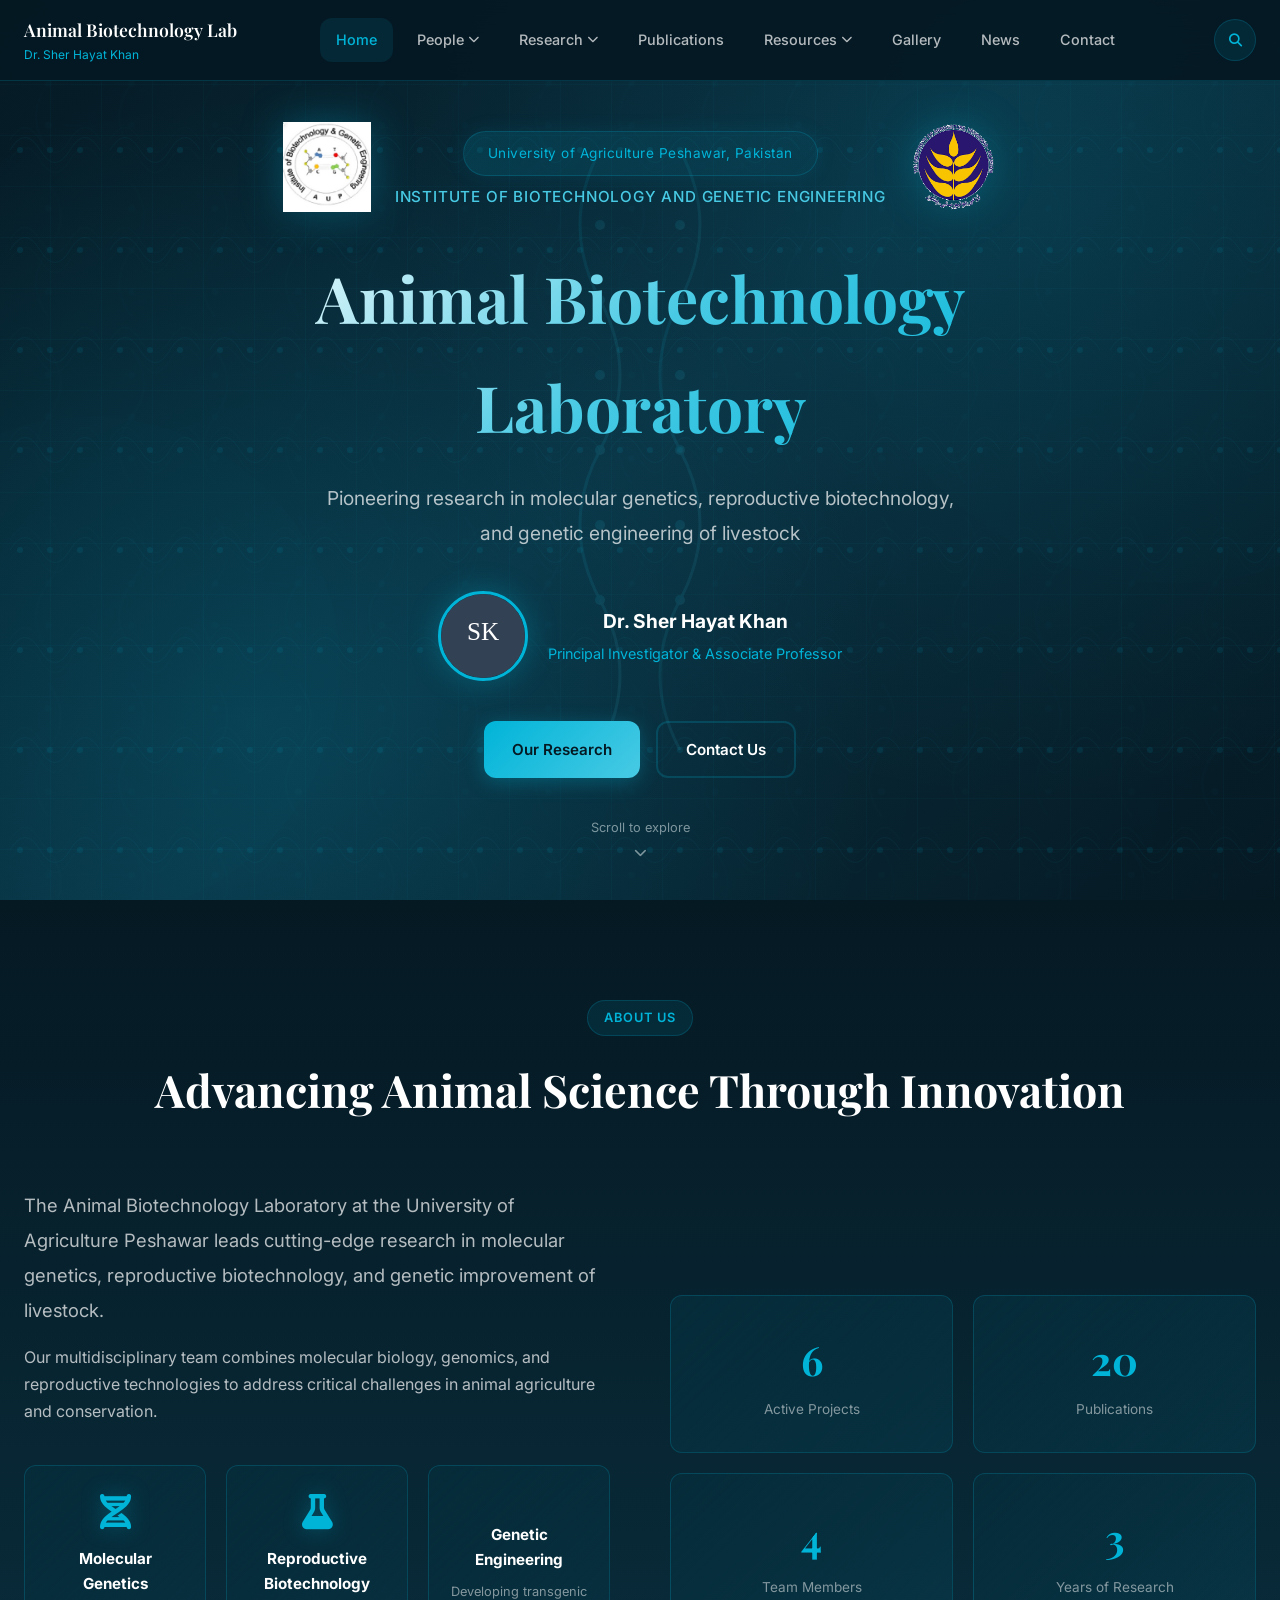
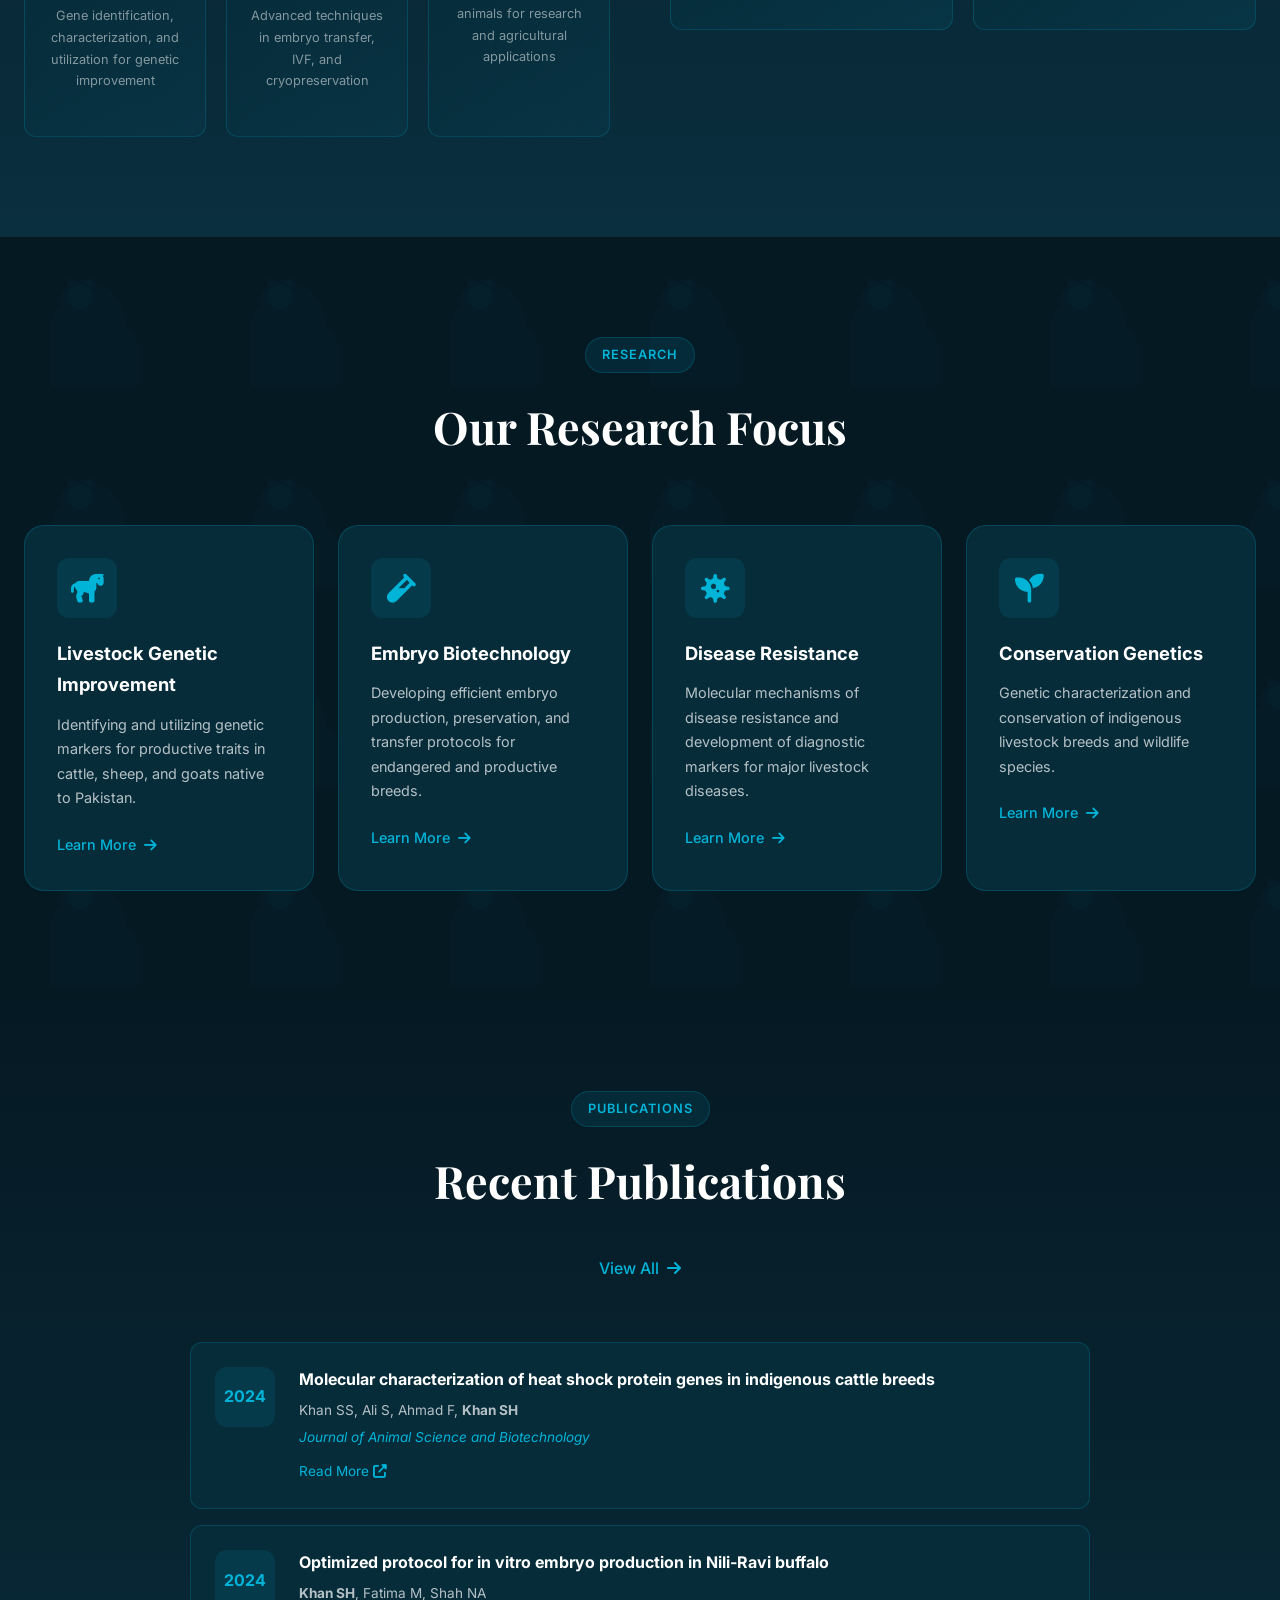
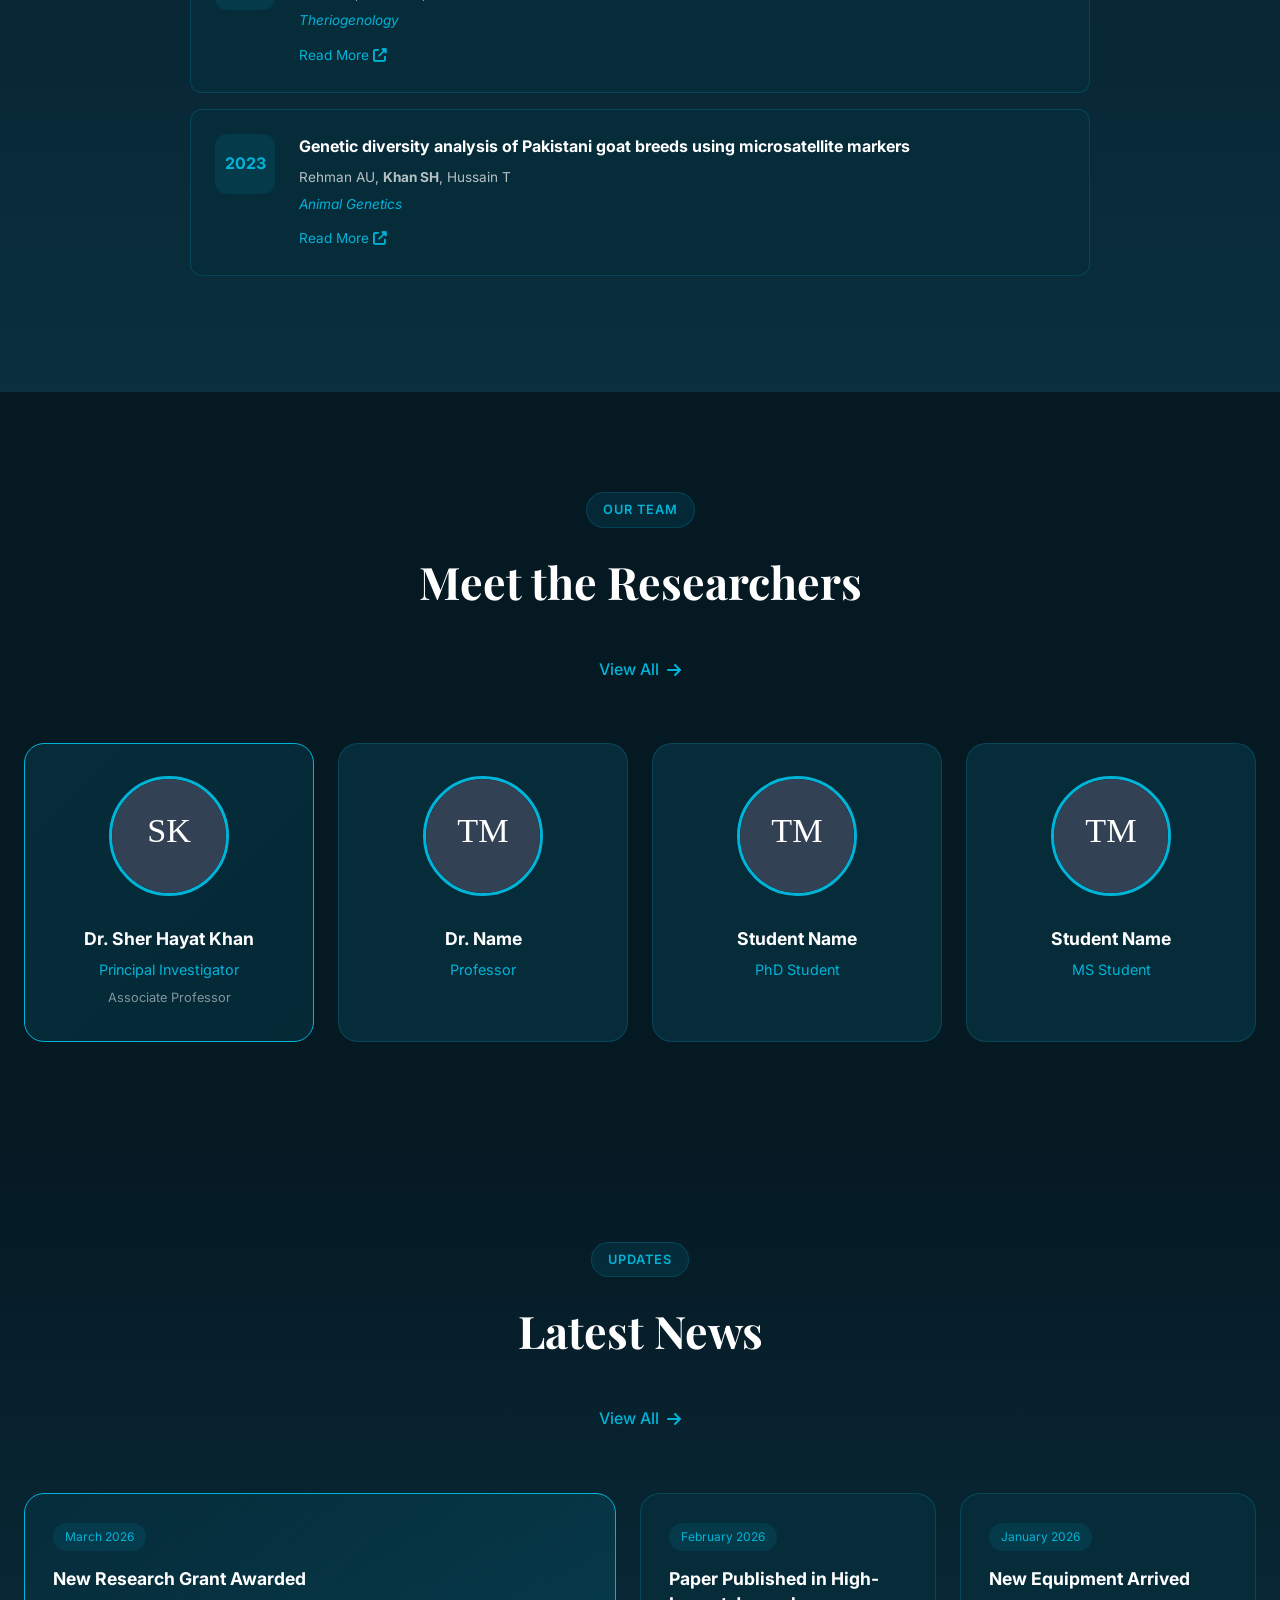
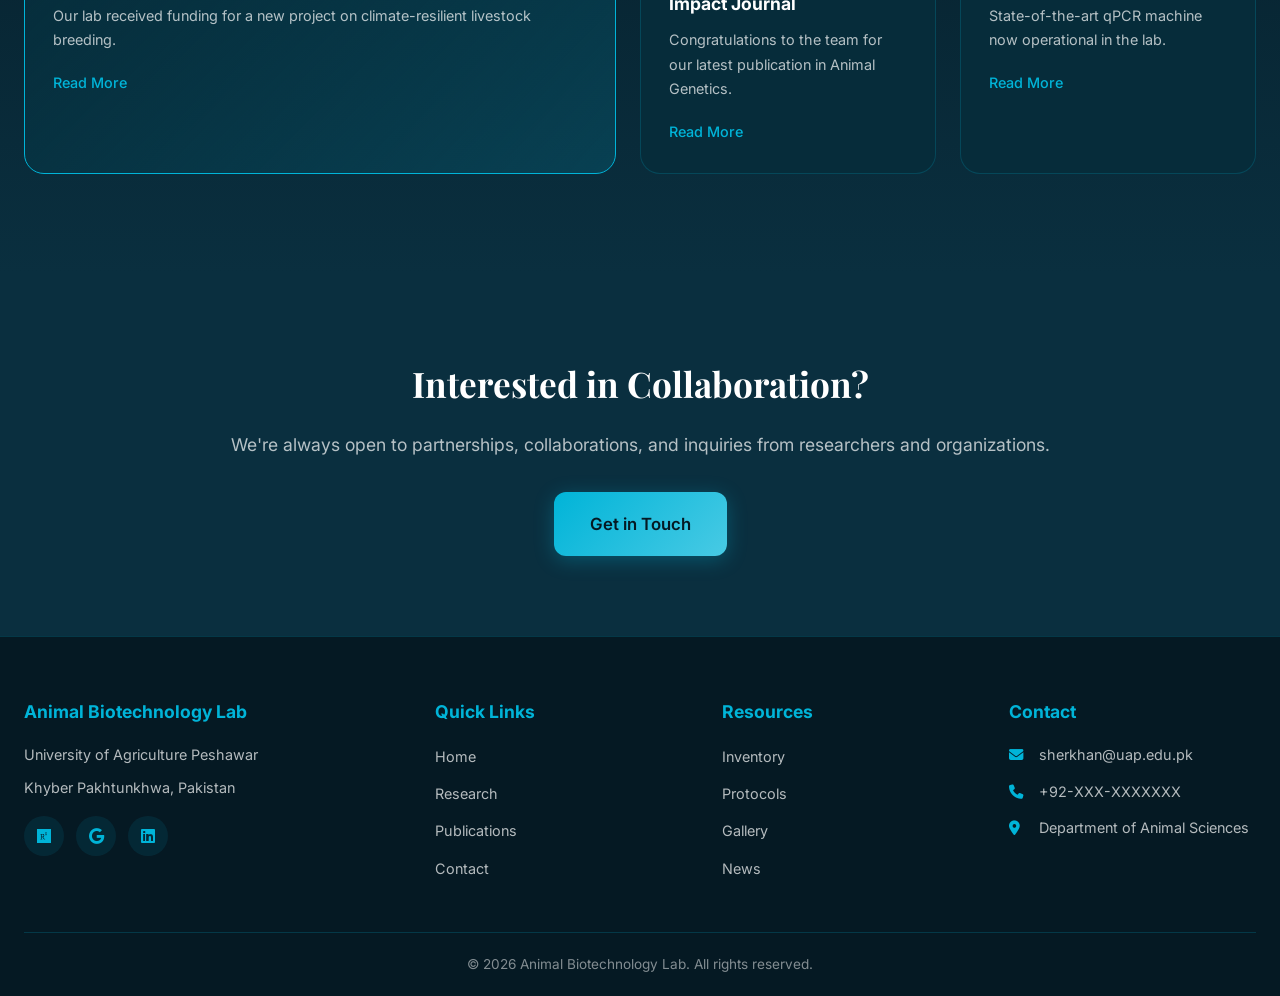
==== index.html @ 4d83e340 "Add files via upload" ====
<!DOCTYPE html>
<html lang="en">
<head>
    <meta charset="UTF-8">
    <meta name="viewport" content="width=device-width, initial-scale=1.0">
    <title>Animal Biotechnology Lab | Dr. Sher Hayat Khan</title>
    <link rel="stylesheet" href="css/style.css">
    <link href="https://fonts.googleapis.com/css2?family=Inter:wght@300;400;500;600;700&family=Playfair+Display:wght@600;700&display=swap" rel="stylesheet">
    <link rel="stylesheet" href="https://cdnjs.cloudflare.com/ajax/libs/font-awesome/6.4.0/css/all.min.css">
</head>
<body>
    <!-- Navigation -->
    <nav class="navbar">
        <div class="nav-container">
            <div class="nav-brand">
                <img src="images/logo.png" alt="Lab Logo" class="nav-logo" onerror="this.style.display='none'">
                <div class="nav-brand-text">
                    <span class="nav-lab-name">Animal Biotechnology Lab</span>
                    <span class="nav-pi-name">Dr. Sher Hayat Khan</span>
                </div>
            </div>
            <button class="nav-toggle" id="navToggle">
                <span></span>
                <span></span>
                <span></span>
            </button>
            <ul class="nav-menu" id="navMenu">
                <li><a href="index.html" class="active">Home</a></li>
                <li class="dropdown">
                    <a href="#">People <i class="fas fa-chevron-down"></i></a>
                    <ul class="dropdown-menu">
                        <li><a href="pages/key-personnel.html">Key Personnel</a></li>
                        <li><a href="pages/members.html">All Members</a></li>
                    </ul>
                </li>
                <li class="dropdown">
                    <a href="#">Research <i class="fas fa-chevron-down"></i></a>
                    <ul class="dropdown-menu">
                        <li><a href="pages/research-ongoing.html">Ongoing Research</a></li>
                        <li><a href="pages/research-completed.html">Completed Research</a></li>
                    </ul>
                </li>
                <li><a href="pages/publications.html">Publications</a></li>
                <li class="dropdown">
                    <a href="#">Resources <i class="fas fa-chevron-down"></i></a>
                    <ul class="dropdown-menu">
                        <li><a href="pages/inventory.html">Inventory</a></li>
                        <li><a href="pages/protocols.html">Protocols</a></li>
                    </ul>
                </li>
                <li><a href="pages/gallery.html">Gallery</a></li>
                <li><a href="pages/news.html">News</a></li>
                <li><a href="pages/contact.html">Contact</a></li>
            </ul>
            <div class="nav-search">
                <button class="search-btn" id="searchBtn"><i class="fas fa-search"></i></button>
            </div>
        </div>
    </nav>

    <!-- Search Modal -->
    <div class="search-modal" id="searchModal">
        <div class="search-container">
            <input type="text" class="search-input" id="searchInput" placeholder="Search publications, people, research...">
            <button class="search-close" id="searchClose"><i class="fas fa-times"></i></button>
            <div class="search-results" id="searchResults"></div>
        </div>
    </div>

    <!-- Hero Section -->
    <header class="hero">
        <div class="hero-overlay"></div>
        <div class="hero-dna-helix">
            <svg viewBox="0 0 200 600" xmlns="http://www.w3.org/2000/svg">
                <!-- DNA Double Helix Structure -->
                <defs>
                    <linearGradient id="dnaGradient" x1="0%" y1="0%" x2="100%" y2="100%">
                        <stop offset="0%" style="stop-color:#00b4d8;stop-opacity:1" />
                        <stop offset="100%" style="stop-color:#48cae4;stop-opacity:1" />
                    </linearGradient>
                </defs>
                <!-- Left helix strand -->
                <path d="M60 0 Q20 75 60 150 Q100 225 60 300 Q20 375 60 450 Q100 525 60 600"
                      stroke="url(#dnaGradient)" stroke-width="3" fill="none" opacity="0.8"/>
                <!-- Right helix strand -->
                <path d="M140 0 Q180 75 140 150 Q100 225 140 300 Q180 375 140 450 Q100 525 140 600"
                      stroke="url(#dnaGradient)" stroke-width="3" fill="none" opacity="0.8"/>
                <!-- Connecting base pairs -->
                <line x1="60" y1="75" x2="140" y2="75" stroke="url(#dnaGradient)" stroke-width="1.5" opacity="0.5"/>
                <line x1="60" y1="150" x2="140" y2="150" stroke="url(#dnaGradient)" stroke-width="1.5" opacity="0.5"/>
                <line x1="60" y1="225" x2="140" y2="225" stroke="url(#dnaGradient)" stroke-width="1.5" opacity="0.5"/>
                <line x1="60" y1="300" x2="140" y2="300" stroke="url(#dnaGradient)" stroke-width="1.5" opacity="0.5"/>
                <line x1="60" y1="375" x2="140" y2="375" stroke="url(#dnaGradient)" stroke-width="1.5" opacity="0.5"/>
                <line x1="60" y1="450" x2="140" y2="450" stroke="url(#dnaGradient)" stroke-width="1.5" opacity="0.5"/>
                <line x1="60" y1="525" x2="140" y2="525" stroke="url(#dnaGradient)" stroke-width="1.5" opacity="0.5"/>
                <!-- Nucleotide circles -->
                <circle cx="60" cy="75" r="5" fill="url(#dnaGradient)" opacity="0.9"/>
                <circle cx="140" cy="75" r="5" fill="url(#dnaGradient)" opacity="0.9"/>
                <circle cx="60" cy="150" r="5" fill="url(#dnaGradient)" opacity="0.9"/>
                <circle cx="140" cy="150" r="5" fill="url(#dnaGradient)" opacity="0.9"/>
                <circle cx="60" cy="225" r="5" fill="url(#dnaGradient)" opacity="0.9"/>
                <circle cx="140" cy="225" r="5" fill="url(#dnaGradient)" opacity="0.9"/>
                <circle cx="60" cy="300" r="5" fill="url(#dnaGradient)" opacity="0.9"/>
                <circle cx="140" cy="300" r="5" fill="url(#dnaGradient)" opacity="0.9"/>
                <circle cx="60" cy="375" r="5" fill="url(#dnaGradient)" opacity="0.9"/>
                <circle cx="140" cy="375" r="5" fill="url(#dnaGradient)" opacity="0.9"/>
                <circle cx="60" cy="450" r="5" fill="url(#dnaGradient)" opacity="0.9"/>
                <circle cx="140" cy="450" r="5" fill="url(#dnaGradient)" opacity="0.9"/>
            </svg>
        </div>
        <div class="hero-content">
            <div class="hero-logos-container">
                <div class="hero-logo-left">
                    <img src="images/Picture 1.jpg" alt="Institute of Biotechnology and Genetic Engineering" class="hero-dept-logo">
                </div>
                <div class="hero-badge-container">
                    <div class="hero-badge">University of Agriculture Peshawar, Pakistan</div>
                    <div class="hero-department">Institute of Biotechnology and Genetic Engineering</div>
                </div>
                <div class="hero-logo-right">
                    <img src="images/Picture 2.png" alt="University of Agriculture Peshawar" class="hero-university-logo">
                </div>
            </div>
            <h1 class="hero-title">Animal Biotechnology Laboratory</h1>
            <p class="hero-subtitle">Pioneering research in molecular genetics, reproductive biotechnology, and genetic engineering of livestock</p>
            <div class="hero-pi">
                <img src="images/pi-placeholder.jpg" alt="Dr. Sher Hayat Khan" class="hero-pi-img" onerror="this.src='data:image/svg+xml,<svg xmlns=%22http://www.w3.org/2000/svg%22 viewBox=%220 0 100 100%22><rect fill=%22%23334155%22 width=%22100%22 height=%22100%22 rx=%2250%22/><text x=%2250%22 y=%2255%22 fill=%22white%22 text-anchor=%22middle%22 font-size=%2230%22>SK</text></svg>'">
                <div class="hero-pi-info">
                    <h3>Dr. Sher Hayat Khan</h3>
                    <p>Principal Investigator & Associate Professor</p>
                </div>
            </div>
            <div class="hero-actions">
                <a href="pages/research-ongoing.html" class="btn btn-primary">Our Research</a>
                <a href="pages/contact.html" class="btn btn-secondary">Contact Us</a>
            </div>
        </div>
        <div class="hero-scroll">
            <span>Scroll to explore</span>
            <i class="fas fa-chevron-down"></i>
        </div>
    </header>

    <!-- About Section -->
    <section class="section about-section">
        <div class="container">
            <div class="section-header">
                <span class="section-tag">About Us</span>
                <h2 class="section-title">Advancing Animal Science Through Innovation</h2>
            </div>
            <div class="about-grid">
                <div class="about-content">
                    <p class="about-lead">The Animal Biotechnology Laboratory at the University of Agriculture Peshawar leads cutting-edge research in molecular genetics, reproductive biotechnology, and genetic improvement of livestock.</p>
                    <p>Our multidisciplinary team combines molecular biology, genomics, and reproductive technologies to address critical challenges in animal agriculture and conservation.</p>
                    <div class="about-features">
                        <div class="feature-card">
                            <i class="fas fa-dna"></i>
                            <h4>Molecular Genetics</h4>
                            <p>Gene identification, characterization, and utilization for genetic improvement</p>
                        </div>
                        <div class="feature-card">
                            <i class="fas fa-flask"></i>
                            <h4>Reproductive Biotechnology</h4>
                            <p>Advanced techniques in embryo transfer, IVF, and cryopreservation</p>
                        </div>
                        <div class="feature-card">
                            <i class="fas fa-gene"></i>
                            <h4>Genetic Engineering</h4>
                            <p>Developing transgenic animals for research and agricultural applications</p>
                        </div>
                    </div>
                </div>
                <div class="about-stats">
                    <div class="stat-card">
                        <span class="stat-number" data-count="15">0</span>
                        <span class="stat-label">Active Projects</span>
                    </div>
                    <div class="stat-card">
                        <span class="stat-number" data-count="50">0</span>
                        <span class="stat-label">Publications</span>
                    </div>
                    <div class="stat-card">
                        <span class="stat-number" data-count="12">0</span>
                        <span class="stat-label">Team Members</span>
                    </div>
                    <div class="stat-card">
                        <span class="stat-number" data-count="8">0</span>
                        <span class="stat-label">Years of Research</span>
                    </div>
                </div>
            </div>
        </div>
    </section>

    <!-- Research Highlights -->
    <section class="section research-section">
        <div class="container">
            <div class="section-header">
                <span class="section-tag">Research</span>
                <h2 class="section-title">Our Research Focus</h2>
            </div>
            <div class="research-grid">
                <div class="research-card">
                    <div class="research-icon">
                        <i class="fas fa-horse"></i>
                    </div>
                    <h3>Livestock Genetic Improvement</h3>
                    <p>Identifying and utilizing genetic markers for productive traits in cattle, sheep, and goats native to Pakistan.</p>
                    <a href="pages/research-ongoing.html" class="research-link">Learn More <i class="fas fa-arrow-right"></i></a>
                </div>
                <div class="research-card">
                    <div class="research-icon">
                        <i class="fas fa-vial"></i>
                    </div>
                    <h3>Embryo Biotechnology</h3>
                    <p>Developing efficient embryo production, preservation, and transfer protocols for endangered and productive breeds.</p>
                    <a href="pages/research-ongoing.html" class="research-link">Learn More <i class="fas fa-arrow-right"></i></a>
                </div>
                <div class="research-card">
                    <div class="research-icon">
                        <i class="fas fa-virus"></i>
                    </div>
                    <h3>Disease Resistance</h3>
                    <p>Molecular mechanisms of disease resistance and development of diagnostic markers for major livestock diseases.</p>
                    <a href="pages/research-ongoing.html" class="research-link">Learn More <i class="fas fa-arrow-right"></i></a>
                </div>
                <div class="research-card">
                    <div class="research-icon">
                        <i class="fas fa-seedling"></i>
                    </div>
                    <h3>Conservation Genetics</h3>
                    <p>Genetic characterization and conservation of indigenous livestock breeds and wildlife species.</p>
                    <a href="pages/research-ongoing.html" class="research-link">Learn More <i class="fas fa-arrow-right"></i></a>
                </div>
            </div>
        </div>
    </section>

    <!-- Latest Publications -->
    <section class="section publications-section">
        <div class="container">
            <div class="section-header">
                <span class="section-tag">Publications</span>
                <h2 class="section-title">Recent Publications</h2>
                <a href="pages/publications.html" class="section-link">View All <i class="fas fa-arrow-right"></i></a>
            </div>
            <div class="publications-list">
                <div class="publication-item">
                    <span class="pub-year">2024</span>
                    <div class="pub-content">
                        <h4>Molecular characterization of heat shock protein genes in indigenous cattle breeds</h4>
                        <p class="pub-authors">Khan SS, Ali S, Ahmad F, <strong>Khan SH</strong></p>
                        <p class="pub-journal">Journal of Animal Science and Biotechnology</p>
                        <a href="#" class="pub-link">Read More <i class="fas fa-external-link-alt"></i></a>
                    </div>
                </div>
                <div class="publication-item">
                    <span class="pub-year">2024</span>
                    <div class="pub-content">
                        <h4>Optimized protocol for in vitro embryo production in Nili-Ravi buffalo</h4>
                        <p class="pub-authors"><strong>Khan SH</strong>, Fatima M, Shah NA</p>
                        <p class="pub-journal">Theriogenology</p>
                        <a href="#" class="pub-link">Read More <i class="fas fa-external-link-alt"></i></a>
                    </div>
                </div>
                <div class="publication-item">
                    <span class="pub-year">2023</span>
                    <div class="pub-content">
                        <h4>Genetic diversity analysis of Pakistani goat breeds using microsatellite markers</h4>
                        <p class="pub-authors">Rehman AU, <strong>Khan SH</strong>, Hussain T</p>
                        <p class="pub-journal">Animal Genetics</p>
                        <a href="#" class="pub-link">Read More <i class="fas fa-external-link-alt"></i></a>
                    </div>
                </div>
            </div>
        </div>
    </section>

    <!-- Team Preview -->
    <section class="section team-section">
        <div class="container">
            <div class="section-header">
                <span class="section-tag">Our Team</span>
                <h2 class="section-title">Meet the Researchers</h2>
                <a href="pages/members.html" class="section-link">View All <i class="fas fa-arrow-right"></i></a>
            </div>
            <div class="team-preview-grid">
                <div class="team-card team-card-highlight">
                    <img src="images/pi-placeholder.jpg" alt="Dr. Sher Hayat Khan" class="team-img" onerror="this.src='data:image/svg+xml,<svg xmlns=%22http://www.w3.org/2000/svg%22 viewBox=%220 0 100 100%22><rect fill=%22%23334155%22 width=%22100%22 height=%22100%22 rx=%2250%22/><text x=%2250%22 y=%2255%22 fill=%22white%22 text-anchor=%22middle%22 font-size=%2230%22>SK</text></svg>'">
                    <h4>Dr. Sher Hayat Khan</h4>
                    <p class="team-role">Principal Investigator</p>
                    <p class="team-affiliation">Associate Professor</p>
                </div>
                <div class="team-card">
                    <img src="images/member-placeholder.jpg" alt="Team Member" class="team-img" onerror="this.src='data:image/svg+xml,<svg xmlns=%22http://www.w3.org/2000/svg%22 viewBox=%220 0 100 100%22><rect fill=%22%23334155%22 width=%22100%22 height=%22100%22 rx=%2250%22/><text x=%2250%22 y=%2255%22 fill=%22white%22 text-anchor=%22middle%22 font-size=%2230%22>TM</text></svg>'">
                    <h4>Dr. Name</h4>
                    <p class="team-role">Professor</p>
                </div>
                <div class="team-card">
                    <img src="images/member-placeholder.jpg" alt="Team Member" class="team-img" onerror="this.src='data:image/svg+xml,<svg xmlns=%22http://www.w3.org/2000/svg%22 viewBox=%220 0 100 100%22><rect fill=%22%23334155%22 width=%22100%22 height=%22100%22 rx=%2250%22/><text x=%2250%22 y=%2255%22 fill=%22white%22 text-anchor=%22middle%22 font-size=%2230%22>TM</text></svg>'">
                    <h4>Student Name</h4>
                    <p class="team-role">PhD Student</p>
                </div>
                <div class="team-card">
                    <img src="images/member-placeholder.jpg" alt="Team Member" class="team-img" onerror="this.src='data:image/svg+xml,<svg xmlns=%22http://www.w3.org/2000/svg%22 viewBox=%220 0 100 100%22><rect fill=%22%23334155%22 width=%22100%22 height=%22100%22 rx=%2250%22/><text x=%2250%22 y=%2255%22 fill=%22white%22 text-anchor=%22middle%22 font-size=%2230%22>TM</text></svg>'">
                    <h4>Student Name</h4>
                    <p class="team-role">MS Student</p>
                </div>
            </div>
        </div>
    </section>

    <!-- News & Updates -->
    <section class="section news-section">
        <div class="container">
            <div class="section-header">
                <span class="section-tag">Updates</span>
                <h2 class="section-title">Latest News</h2>
                <a href="pages/news.html" class="section-link">View All <i class="fas fa-arrow-right"></i></a>
            </div>
            <div class="news-grid">
                <div class="news-card news-featured">
                    <span class="news-date">March 2026</span>
                    <h3>New Research Grant Awarded</h3>
                    <p>Our lab received funding for a new project on climate-resilient livestock breeding.</p>
                    <a href="pages/news.html" class="news-link">Read More</a>
                </div>
                <div class="news-card">
                    <span class="news-date">February 2026</span>
                    <h3>Paper Published in High-Impact Journal</h3>
                    <p>Congratulations to the team for our latest publication in Animal Genetics.</p>
                    <a href="pages/news.html" class="news-link">Read More</a>
                </div>
                <div class="news-card">
                    <span class="news-date">January 2026</span>
                    <h3>New Equipment Arrived</h3>
                    <p>State-of-the-art qPCR machine now operational in the lab.</p>
                    <a href="pages/news.html" class="news-link">Read More</a>
                </div>
            </div>
        </div>
    </section>

    <!-- Contact CTA -->
    <section class="section cta-section">
        <div class="container">
            <div class="cta-content">
                <h2>Interested in Collaboration?</h2>
                <p>We're always open to partnerships, collaborations, and inquiries from researchers and organizations.</p>
                <a href="pages/contact.html" class="btn btn-primary btn-large">Get in Touch</a>
            </div>
        </div>
    </section>

    <!-- Footer -->
    <footer class="footer">
        <div class="container">
            <div class="footer-grid">
                <div class="footer-col">
                    <h4>Animal Biotechnology Lab</h4>
                    <p>University of Agriculture Peshawar</p>
                    <p>Khyber Pakhtunkhwa, Pakistan</p>
                    <div class="footer-social">
                        <a href="#"><i class="fab fa-researchgate"></i></a>
                        <a href="#"><i class="fab fa-google"></i></a>
                        <a href="#"><i class="fab fa-linkedin"></i></a>
                    </div>
                </div>
                <div class="footer-col">
                    <h4>Quick Links</h4>
                    <ul class="footer-links">
                        <li><a href="index.html">Home</a></li>
                        <li><a href="pages/research-ongoing.html">Research</a></li>
                        <li><a href="pages/publications.html">Publications</a></li>
                        <li><a href="pages/contact.html">Contact</a></li>
                    </ul>
                </div>
                <div class="footer-col">
                    <h4>Resources</h4>
                    <ul class="footer-links">
                        <li><a href="pages/inventory.html">Inventory</a></li>
                        <li><a href="pages/protocols.html">Protocols</a></li>
                        <li><a href="pages/gallery.html">Gallery</a></li>
                        <li><a href="pages/news.html">News</a></li>
                    </ul>
                </div>
                <div class="footer-col">
                    <h4>Contact</h4>
                    <ul class="footer-contact">
                        <li><i class="fas fa-envelope"></i> sherkhan@uap.edu.pk</li>
                        <li><i class="fas fa-phone"></i> +92-XXX-XXXXXXX</li>
                        <li><i class="fas fa-map-marker-alt"></i> Department of Animal Sciences</li>
                    </ul>
                </div>
            </div>
            <div class="footer-bottom">
                <p>&copy; 2026 Animal Biotechnology Lab. All rights reserved.</p>
            </div>
        </div>
    </footer>

    <script src="js/main.js"></script>
</body>
</html>
---- css/style.css ----
/* ========================================
   Animal Biotechnology Lab - Modern Theme
   Color Palette: Deep Teal, Cyan, White
   ======================================== */

/* CSS Variables */
:root {
    --primary-dark: #0a2f3f;
    --primary: #0d4a63;
    --primary-light: #147495;
    --accent: #00b4d8;
    --accent-light: #48cae4;
    --accent-glow: rgba(0, 180, 216, 0.3);
    --bg-dark: #051923;
    --bg-card: #062c3a;
    --bg-card-hover: #0a3d52;
    --text-primary: #ffffff;
    --text-secondary: rgba(255, 255, 255, 0.7);
    --text-muted: rgba(255, 255, 255, 0.5);
    --border-color: rgba(0, 180, 216, 0.2);
    --shadow: 0 10px 40px rgba(0, 0, 0, 0.3);
    --shadow-glow: 0 0 30px rgba(0, 180, 216, 0.2);
    --gradient-primary: linear-gradient(135deg, var(--primary-dark) 0%, var(--primary) 100%);
    --gradient-accent: linear-gradient(135deg, var(--accent) 0%, var(--accent-light) 100%);
    --font-heading: 'Playfair Display', Georgia, serif;
    --font-body: 'Inter', -apple-system, sans-serif;
    --transition: all 0.3s ease;
    --radius: 12px;
    --radius-lg: 20px;
}

/* Reset & Base */
*, *::before, *::after {
    margin: 0;
    padding: 0;
    box-sizing: border-box;
}

html {
    scroll-behavior: smooth;
}

body {
    font-family: var(--font-body);
    background-color: var(--bg-dark);
    background-image:
        radial-gradient(ellipse at 10% 20%, rgba(0, 180, 216, 0.04) 0%, transparent 40%),
        radial-gradient(ellipse at 90% 80%, rgba(0, 180, 216, 0.04) 0%, transparent 40%);
    background-attachment: fixed;
    color: var(--text-primary);
    line-height: 1.7;
    overflow-x: hidden;
}

a {
    text-decoration: none;
    color: inherit;
    transition: var(--transition);
}

ul {
    list-style: none;
}

img {
    max-width: 100%;
    height: auto;
}

/* Container */
.container {
    max-width: 1280px;
    margin: 0 auto;
    padding: 0 24px;
}

/* Navigation */
.navbar {
    position: fixed;
    top: 0;
    left: 0;
    right: 0;
    z-index: 1000;
    background: rgba(5, 25, 35, 0.95);
    backdrop-filter: blur(20px);
    border-bottom: 1px solid var(--border-color);
    transition: var(--transition);
}

.navbar.scrolled {
    background: rgba(5, 25, 35, 0.98);
    box-shadow: var(--shadow);
}

.nav-container {
    display: flex;
    align-items: center;
    justify-content: space-between;
    max-width: 1400px;
    margin: 0 auto;
    padding: 0 24px;
    height: 80px;
}

.nav-brand {
    display: flex;
    align-items: center;
    gap: 12px;
}

.nav-logo {
    width: 45px;
    height: 45px;
    border-radius: 50%;
    object-fit: cover;
    border: 2px solid var(--accent);
}

.nav-brand-text {
    display: flex;
    flex-direction: column;
}

.nav-lab-name {
    font-family: var(--font-heading);
    font-size: 1.1rem;
    font-weight: 600;
    color: var(--text-primary);
}

.nav-pi-name {
    font-size: 0.75rem;
    color: var(--accent);
}

.nav-menu {
    display: flex;
    align-items: center;
    gap: 8px;
}

.nav-menu > li > a {
    display: flex;
    align-items: center;
    gap: 4px;
    padding: 10px 16px;
    font-size: 0.9rem;
    font-weight: 500;
    color: var(--text-secondary);
    border-radius: var(--radius);
    transition: var(--transition);
}

.nav-menu > li > a:hover,
.nav-menu > li > a.active {
    color: var(--accent);
    background: rgba(0, 180, 216, 0.1);
}

.nav-menu > li > a i {
    font-size: 0.7rem;
}

/* Dropdown */
.dropdown {
    position: relative;
}

.dropdown-menu {
    position: absolute;
    top: 100%;
    left: 0;
    min-width: 200px;
    background: var(--bg-card);
    border: 1px solid var(--border-color);
    border-radius: var(--radius);
    padding: 8px;
    opacity: 0;
    visibility: hidden;
    transform: translateY(10px);
    transition: var(--transition);
    box-shadow: var(--shadow);
}

.dropdown:hover .dropdown-menu {
    opacity: 1;
    visibility: visible;
    transform: translateY(0);
}

.dropdown-menu a {
    display: block;
    padding: 10px 16px;
    font-size: 0.85rem;
    color: var(--text-secondary);
    border-radius: 8px;
    transition: var(--transition);
}

.dropdown-menu a:hover {
    color: var(--accent);
    background: rgba(0, 180, 216, 0.1);
}

/* Search Button */
.search-btn {
    background: rgba(0, 180, 216, 0.1);
    border: 1px solid var(--border-color);
    color: var(--accent);
    width: 42px;
    height: 42px;
    border-radius: 50%;
    cursor: pointer;
    transition: var(--transition);
}

.search-btn:hover {
    background: var(--accent);
    color: var(--bg-dark);
}

/* Mobile Toggle */
.nav-toggle {
    display: none;
    flex-direction: column;
    gap: 5px;
    background: none;
    border: none;
    cursor: pointer;
    padding: 10px;
}

.nav-toggle span {
    width: 25px;
    height: 2px;
    background: var(--text-primary);
    transition: var(--transition);
}

/* Search Modal */
.search-modal {
    position: fixed;
    top: 0;
    left: 0;
    right: 0;
    bottom: 0;
    background: rgba(5, 25, 35, 0.95);
    backdrop-filter: blur(20px);
    z-index: 2000;
    display: flex;
    align-items: flex-start;
    justify-content: center;
    padding-top: 120px;
    opacity: 0;
    visibility: hidden;
    transition: var(--transition);
}

.search-modal.active {
    opacity: 1;
    visibility: visible;
}

.search-container {
    width: 100%;
    max-width: 700px;
    padding: 0 24px;
    position: relative;
}

.search-input {
    width: 100%;
    padding: 20px 60px 20px 24px;
    font-size: 1.25rem;
    font-family: var(--font-body);
    background: var(--bg-card);
    border: 2px solid var(--border-color);
    border-radius: var(--radius-lg);
    color: var(--text-primary);
    outline: none;
    transition: var(--transition);
}

.search-input:focus {
    border-color: var(--accent);
    box-shadow: var(--shadow-glow);
}

.search-input::placeholder {
    color: var(--text-muted);
}

.search-close {
    position: absolute;
    right: 45px;
    top: 50%;
    transform: translateY(-50%);
    background: none;
    border: none;
    color: var(--text-muted);
    font-size: 1.5rem;
    cursor: pointer;
    transition: var(--transition);
}

.search-close:hover {
    color: var(--accent);
}

.search-results {
    margin-top: 24px;
    max-height: 400px;
    overflow-y: auto;
}

.search-result-item {
    display: block;
    padding: 16px 20px;
    background: var(--bg-card);
    border-radius: var(--radius);
    margin-bottom: 8px;
    border: 1px solid transparent;
    transition: var(--transition);
}

.search-result-item:hover {
    border-color: var(--accent);
    background: var(--bg-card-hover);
}

.search-result-item h4 {
    font-size: 1rem;
    margin-bottom: 4px;
}

.search-result-item p {
    font-size: 0.85rem;
    color: var(--text-muted);
}

/* Hero Section */
.hero {
    min-height: 100vh;
    display: flex;
    align-items: center;
    justify-content: center;
    position: relative;
    background:
        linear-gradient(135deg, rgba(5, 25, 35, 0.9) 0%, rgba(10, 47, 63, 0.85) 50%, rgba(5, 25, 35, 0.9) 100%),
        url('../images/hero-bg-pattern.svg') center/cover no-repeat,
        url('../images/hero-lab-bg.jpg') center/cover no-repeat;
    overflow: hidden;
}

.hero::before {
    content: '';
    position: absolute;
    top: 0;
    left: 0;
    right: 0;
    bottom: 0;
    background:
        radial-gradient(circle at 20% 80%, rgba(0, 180, 216, 0.15) 0%, transparent 50%),
        radial-gradient(circle at 80% 20%, rgba(0, 180, 216, 0.1) 0%, transparent 50%);
    z-index: 1;
}

/* DNA Double Helix Pattern */
.hero::after {
    content: '';
    position: absolute;
    top: 0;
    left: 0;
    right: 0;
    bottom: 0;
    background-image:
        repeating-linear-gradient(
            90deg,
            transparent,
            transparent 50px,
            rgba(0, 180, 216, 0.03) 50px,
            rgba(0, 180, 216, 0.03) 51px
        ),
        repeating-linear-gradient(
            0deg,
            transparent,
            transparent 50px,
            rgba(0, 180, 216, 0.03) 50px,
            rgba(0, 180, 216, 0.03) 51px
        );
    z-index: 1;
}

.hero-overlay {
    position: absolute;
    top: 0;
    left: 0;
    right: 0;
    bottom: 0;
    background: url("data:image/svg+xml,%3Csvg width='100' height='100' viewBox='0 0 100 100' xmlns='http://www.w3.org/2000/svg'%3E%3Cpath d='M10 50 Q25 25 40 50 T70 50 T100 50' stroke='rgba(0,180,216,0.05)' fill='none' stroke-width='1'/%3E%3Cpath d='M10 60 Q25 35 40 60 T70 60 T100 60' stroke='rgba(0,180,216,0.03)' fill='none' stroke-width='0.5'/%3E%3Cpath d='M10 40 Q25 15 40 40 T70 40 T100 40' stroke='rgba(0,180,216,0.03)' fill='none' stroke-width='0.5'/%3E%3Ccircle cx='20' cy='50' r='3' fill='rgba(0,180,216,0.1)'/%3E%3Ccircle cx='50' cy='50' r='3' fill='rgba(0,180,216,0.1)'/%3E%3Ccircle cx='80' cy='50' r='3' fill='rgba(0,180,216,0.1)'/%3E%3C/svg%3E");
    z-index: 2;
}

/* Enhanced Floating DNA Helix - Homepage Only */
.hero-dna-helix {
    position: absolute;
    top: 50%;
    left: 50%;
    transform: translate(-50%, -50%);
    width: 600px;
    height: 600px;
    z-index: 1;
    opacity: 0.12;
    pointer-events: none;
    animation: helixRotate 30s linear infinite;
}

.hero-dna-helix svg {
    width: 100%;
    height: 100%;
}

@keyframes helixRotate {
    from {
        transform: translate(-50%, -50%) rotate(0deg);
    }
    to {
        transform: translate(-50%, -50%) rotate(360deg);
    }
}

.hero-content {
    position: relative;
    z-index: 3;
    text-align: center;
    max-width: 900px;
    padding: 0 24px;
    animation: fadeInUp 1s ease;
}

@keyframes fadeInUp {
    from {
        opacity: 0;
        transform: translateY(30px);
    }
    to {
        opacity: 1;
        transform: translateY(0);
    }
}

.hero-logos-container {
    display: flex;
    align-items: center;
    justify-content: center;
    gap: 24px;
    margin-bottom: 24px;
    flex-wrap: wrap;
}

.hero-logo-left,
.hero-logo-right {
    flex-shrink: 0;
    animation: logoFloat 6s ease-in-out infinite;
}

.hero-logo-left {
    order: 1;
}

.hero-badge-container {
    order: 2;
    display: flex;
    flex-direction: column;
    align-items: center;
    gap: 8px;
}

.hero-logo-right {
    order: 3;
}

.hero-dept-logo,
.hero-university-logo {
    height: 90px;
    width: auto;
    object-fit: contain;
    filter: drop-shadow(0 0 20px rgba(0, 180, 216, 0.3));
    transition: var(--transition);
}

.hero-dept-logo:hover,
.hero-university-logo:hover {
    filter: drop-shadow(0 0 30px rgba(0, 180, 216, 0.5));
    transform: scale(1.05);
}

@keyframes logoFloat {
    0%, 100% {
        transform: translateY(0) rotate(0deg);
    }
    50% {
        transform: translateY(-10px) rotate(2deg);
    }
}

.hero-badge {
    display: inline-block;
    padding: 10px 24px;
    background: linear-gradient(135deg, rgba(0, 180, 216, 0.15) 0%, rgba(0, 180, 216, 0.05) 100%);
    border: 1px solid var(--border-color);
    border-radius: 50px;
    font-size: 0.85rem;
    color: var(--accent);
    letter-spacing: 0.5px;
    box-shadow: 0 0 20px rgba(0, 180, 216, 0.1);
    text-align: center;
}

.hero-department {
    font-size: 0.95rem;
    color: var(--accent-light);
    font-weight: 500;
    letter-spacing: 0.8px;
    text-transform: uppercase;
}

.hero-title {
    font-family: var(--font-heading);
    font-size: clamp(2.5rem, 6vw, 4rem);
    font-weight: 700;
    margin-bottom: 20px;
    background: linear-gradient(135deg, var(--text-primary) 0%, var(--accent-light) 50%, var(--accent) 100%);
    -webkit-background-clip: text;
    -webkit-text-fill-color: transparent;
    background-clip: text;
    animation: titleGlow 4s ease-in-out infinite alternate;
}

@keyframes titleGlow {
    0% {
        filter: drop-shadow(0 0 20px rgba(0, 180, 216, 0.3));
    }
    100% {
        filter: drop-shadow(0 0 30px rgba(0, 180, 216, 0.5));
    }
}

.hero-subtitle {
    font-size: 1.2rem;
    color: var(--text-secondary);
    max-width: 650px;
    margin: 0 auto 40px;
    line-height: 1.8;
}

.hero-pi {
    display: flex;
    align-items: center;
    justify-content: center;
    gap: 20px;
    margin-bottom: 40px;
    flex-wrap: wrap;
}

.hero-pi-img {
    width: 90px;
    height: 90px;
    border-radius: 50%;
    object-fit: cover;
    border: 3px solid var(--accent);
    box-shadow: 0 0 30px rgba(0, 180, 216, 0.3);
}

.hero-pi-info h3 {
    font-size: 1.2rem;
    margin-bottom: 4px;
}

.hero-pi-info p {
    font-size: 0.9rem;
    color: var(--accent);
}

.hero-actions {
    display: flex;
    gap: 16px;
    justify-content: center;
    flex-wrap: wrap;
}

.hero-scroll {
    position: absolute;
    bottom: 40px;
    left: 50%;
    transform: translateX(-50%);
    display: flex;
    flex-direction: column;
    align-items: center;
    gap: 8px;
    color: var(--text-muted);
    font-size: 0.8rem;
    animation: bounce 2s infinite;
}

@keyframes bounce {
    0%, 100% { transform: translateX(-50%) translateY(0); }
    50% { transform: translateX(-50%) translateY(10px); }
}

/* Buttons */
.btn {
    display: inline-flex;
    align-items: center;
    gap: 8px;
    padding: 14px 28px;
    font-size: 0.95rem;
    font-weight: 600;
    font-family: var(--font-body);
    border-radius: var(--radius);
    border: none;
    cursor: pointer;
    transition: var(--transition);
}

.btn-primary {
    background: var(--gradient-accent);
    color: var(--bg-dark);
    box-shadow: 0 4px 20px rgba(0, 180, 216, 0.3);
}

.btn-primary:hover {
    transform: translateY(-2px);
    box-shadow: 0 8px 30px rgba(0, 180, 216, 0.4);
}

.btn-secondary {
    background: transparent;
    color: var(--text-primary);
    border: 2px solid var(--border-color);
}

.btn-secondary:hover {
    background: rgba(0, 180, 216, 0.1);
    border-color: var(--accent);
    color: var(--accent);
}

.btn-large {
    padding: 18px 36px;
    font-size: 1.05rem;
}

/* Sections */
.section {
    padding: 100px 0;
}

.section-header {
    text-align: center;
    margin-bottom: 60px;
}

.section-tag {
    display: inline-block;
    padding: 6px 16px;
    background: rgba(0, 180, 216, 0.1);
    border: 1px solid var(--border-color);
    border-radius: 50px;
    font-size: 0.8rem;
    font-weight: 600;
    color: var(--accent);
    letter-spacing: 1px;
    text-transform: uppercase;
    margin-bottom: 16px;
}

.section-title {
    font-family: var(--font-heading);
    font-size: clamp(2rem, 4vw, 2.8rem);
    font-weight: 700;
    margin-bottom: 16px;
}

.section-link {
    display: inline-flex;
    align-items: center;
    gap: 8px;
    color: var(--accent);
    font-weight: 500;
    margin-top: 20px;
}

.section-link:hover {
    gap: 12px;
}

/* About Section */
.about-section {
    position: relative;
    background:
        linear-gradient(180deg, var(--bg-dark) 0%, var(--primary-dark) 100%),
        url("data:image/svg+xml,%3Csvg width='40' height='40' viewBox='0 0 40 40' xmlns='http://www.w3.org/2000/svg'%3E%3Cpath d='M20 5 L25 15 L35 15 L27 22 L30 33 L20 27 L10 33 L13 22 L5 15 L15 15 Z' fill='rgba(0,180,216,0.02)'/%3E%3C/svg%3E");
}

.about-grid {
    display: grid;
    grid-template-columns: 1fr 1fr;
    gap: 60px;
    align-items: center;
}

.about-lead {
    font-size: 1.15rem;
    color: var(--text-secondary);
    margin-bottom: 24px;
    line-height: 1.9;
}

.about-content p {
    color: var(--text-secondary);
    margin-bottom: 16px;
}

.about-features {
    display: grid;
    grid-template-columns: repeat(3, 1fr);
    gap: 20px;
    margin-top: 40px;
}

.feature-card {
    text-align: center;
    padding: 28px 20px;
    background: linear-gradient(135deg, var(--bg-card) 0%, rgba(0, 180, 216, 0.05) 100%);
    border: 1px solid var(--border-color);
    border-radius: var(--radius);
    transition: var(--transition);
    position: relative;
    overflow: hidden;
}

.feature-card::before {
    content: '';
    position: absolute;
    top: -50%;
    left: -50%;
    width: 200%;
    height: 200%;
    background: radial-gradient(circle, rgba(0, 180, 216, 0.1) 0%, transparent 70%);
    opacity: 0;
    transition: var(--transition);
}

.feature-card:hover::before {
    opacity: 1;
}

.feature-card:hover {
    transform: translateY(-5px) scale(1.02);
    border-color: var(--accent);
    box-shadow: 0 15px 40px rgba(0, 180, 216, 0.15);
}

.feature-card i {
    font-size: 2.2rem;
    color: var(--accent);
    margin-bottom: 16px;
    position: relative;
    z-index: 1;
    filter: drop-shadow(0 0 10px rgba(0, 180, 216, 0.3));
}

.feature-card h4 {
    font-size: 0.95rem;
    margin-bottom: 8px;
}

.feature-card p {
    font-size: 0.8rem;
    color: var(--text-muted);
}

.about-stats {
    display: grid;
    grid-template-columns: repeat(2, 1fr);
    gap: 20px;
}

.stat-card {
    text-align: center;
    padding: 30px 20px;
    background: linear-gradient(135deg, var(--bg-card) 0%, rgba(0, 180, 216, 0.08) 100%);
    border: 1px solid var(--border-color);
    border-radius: var(--radius);
    transition: var(--transition);
    position: relative;
    overflow: hidden;
}

.stat-card::after {
    content: '';
    position: absolute;
    bottom: 0;
    left: 0;
    right: 0;
    height: 3px;
    background: var(--gradient-accent);
    transform: scaleX(0);
    transition: var(--transition);
}

.stat-card:hover {
    transform: scale(1.05);
    border-color: var(--accent);
    box-shadow: 0 15px 40px rgba(0, 180, 216, 0.15);
}

.stat-card:hover::after {
    transform: scaleX(1);
}

.stat-number {
    display: block;
    font-size: 2.5rem;
    font-weight: 700;
    color: var(--accent);
    font-family: var(--font-heading);
}

.stat-label {
    display: block;
    font-size: 0.85rem;
    color: var(--text-muted);
    margin-top: 4px;
}

/* Research Section */
.research-section {
    position: relative;
    background:
        var(--bg-dark),
        url("data:image/svg+xml,%3Csvg width='60' height='60' viewBox='0 0 60 60' xmlns='http://www.w3.org/2000/svg'%3E%3Cg fill='none' fill-rule='evenodd'%3E%3Cg fill='%2300b4d8' fill-opacity='0.03'%3E%3Ccircle cx='30' cy='30' r='20'/%3E%3Ccircle cx='30' cy='30' r='10'/%3E%3C/g%3E%3C/g%3E%3C/svg%3E");
}

/* Animal Biotechnology Pattern - subtle livestock silhouette */
.research-section::before {
    content: '';
    position: absolute;
    top: 0;
    left: 0;
    right: 0;
    bottom: 0;
    background-image:
        url("data:image/svg+xml,%3Csvg width='200' height='200' viewBox='0 0 200 200' xmlns='http://www.w3.org/2000/svg'%3E%3C!-- Animal silhouette --%3E%3Cpath d='M50 130 L50 100 Q50 80 60 70 Q60 50 75 45 Q90 40 100 50 Q110 50 115 60 Q125 70 125 90 Q140 100 140 120 L140 140 Q140 150 130 150 L60 150 Q50 150 50 140 Z' fill='rgba(0,180,216,0.025)'/%3E%3C!-- Head --%3E%3Ccircle cx='80' cy='60' r='12' fill='rgba(0,180,216,0.02)'/%3E%3C!-- Ears --%3E%3Cpath d='M70 50 L65 40 L75 45 Z' fill='rgba(0,180,216,0.025)'/%3E%3Cpath d='M90 50 L95 40 L85 45 Z' fill='rgba(0,180,216,0.025)'/%3E%3C/svg%3E");
    pointer-events: none;
}

.research-grid {
    display: grid;
    grid-template-columns: repeat(auto-fit, minmax(280px, 1fr));
    gap: 24px;
}

.research-card {
    padding: 32px;
    background: var(--bg-card);
    border: 1px solid var(--border-color);
    border-radius: var(--radius-lg);
    transition: var(--transition);
    position: relative;
    overflow: hidden;
}

.research-card::before {
    content: '';
    position: absolute;
    top: 0;
    left: 0;
    right: 0;
    height: 4px;
    background: var(--gradient-accent);
    transform: scaleX(0);
    transition: var(--transition);
}

.research-card::after {
    content: '';
    position: absolute;
    bottom: 0;
    left: 0;
    right: 0;
    height: 4px;
    background: var(--gradient-accent);
    transform: scaleX(0);
    transition: var(--transition);
    opacity: 0.5;
}

.research-card:hover {
    transform: translateY(-8px);
    border-color: var(--accent);
    box-shadow: 0 20px 60px rgba(0, 180, 216, 0.15);
}

.research-card:hover::before,
.research-card:hover::after {
    transform: scaleX(1);
}

.research-icon {
    width: 60px;
    height: 60px;
    display: flex;
    align-items: center;
    justify-content: center;
    background: rgba(0, 180, 216, 0.1);
    border-radius: var(--radius);
    margin-bottom: 20px;
}

.research-icon i {
    font-size: 1.8rem;
    color: var(--accent);
}

.research-card h3 {
    font-size: 1.15rem;
    margin-bottom: 12px;
}

.research-card p {
    font-size: 0.9rem;
    color: var(--text-secondary);
    margin-bottom: 20px;
    line-height: 1.7;
}

.research-link {
    display: inline-flex;
    align-items: center;
    gap: 8px;
    color: var(--accent);
    font-weight: 500;
    font-size: 0.9rem;
}

.research-link:hover {
    gap: 12px;
}

/* Publications */
.publications-section {
    position: relative;
    background:
        linear-gradient(180deg, var(--bg-dark) 0%, var(--primary-dark) 100%),
        url("data:image/svg+xml,%3Csvg width='100' height='100' viewBox='0 0 100 100' xmlns='http://www.w3.org/2000/svg'%3E%3C!-- Test tube pattern --%3E%3Cg fill='none' stroke='rgba(0,180,216,0.03)' stroke-width='1.5'%3E%3Crect x='15' y='20' width='12' height='35' rx='2'/%3E%3Cellipse cx='21' cy='20' rx='8' ry='3'/%3E%3Crect x='65' y='45' width='12' height='35' rx='2'/%3E%3Cellipse cx='71' cy='45' rx='8' ry='3'/%3E%3C/g%3E%3Ccircle cx='21' cy='45' r='3' fill='rgba(0,180,216,0.05)'/%3E%3Ccircle cx='71' cy='70' r='3' fill='rgba(0,180,216,0.05)'/%3E%3C/svg%3E");
}

.publications-list {
    max-width: 900px;
    margin: 0 auto;
}

.publication-item {
    display: flex;
    gap: 24px;
    padding: 24px;
    background: var(--bg-card);
    border: 1px solid var(--border-color);
    border-radius: var(--radius);
    margin-bottom: 16px;
    transition: var(--transition);
}

.publication-item:hover {
    border-color: var(--accent);
    transform: translateX(5px);
}

.pub-year {
    flex-shrink: 0;
    width: 60px;
    height: 60px;
    display: flex;
    align-items: center;
    justify-content: center;
    background: rgba(0, 180, 216, 0.1);
    border-radius: var(--radius);
    font-weight: 700;
    color: var(--accent);
}

.pub-content h4 {
    font-size: 1rem;
    margin-bottom: 8px;
    line-height: 1.5;
}

.pub-authors {
    font-size: 0.85rem;
    color: var(--text-secondary);
    margin-bottom: 4px;
}

.pub-journal {
    font-size: 0.85rem;
    color: var(--accent);
    font-style: italic;
    margin-bottom: 8px;
}

.pub-link {
    font-size: 0.85rem;
    color: var(--accent);
}

.pub-link:hover {
    text-decoration: underline;
}

/* Team Section */
.team-section {
    background:
        var(--bg-dark),
        url("data:image/svg+xml,%3Csvg width='80' height='80' viewBox='0 0 80 80' xmlns='http://www.w3.org/2000/svg'%3E%3Cpath d='M40 10 L50 30 L70 30 L55 45 L60 65 L40 55 L20 65 L25 45 L10 30 L30 30 Z' fill='rgba(0,180,216,0.02)'/%3E%3C/svg%3E");
}

.team-preview-grid {
    display: grid;
    grid-template-columns: repeat(auto-fit, minmax(220px, 1fr));
    gap: 24px;
}

.team-card {
    text-align: center;
    padding: 32px 24px;
    background: var(--bg-card);
    border: 1px solid var(--border-color);
    border-radius: var(--radius-lg);
    transition: var(--transition);
}

.team-card:hover {
    transform: translateY(-8px);
    border-color: var(--accent);
    box-shadow: var(--shadow-glow);
}

.team-card-highlight {
    border-color: var(--accent);
    background: linear-gradient(135deg, var(--bg-card) 0%, rgba(0, 180, 216, 0.1) 100%);
}

.team-img {
    width: 120px;
    height: 120px;
    border-radius: 50%;
    object-fit: cover;
    margin-bottom: 20px;
    border: 3px solid var(--accent);
}

.team-card h4 {
    font-size: 1.1rem;
    margin-bottom: 4px;
}

.team-role {
    font-size: 0.9rem;
    color: var(--accent);
    margin-bottom: 4px;
}

.team-affiliation {
    font-size: 0.8rem;
    color: var(--text-muted);
}

/* News Section */
.news-section {
    background: linear-gradient(180deg, var(--bg-dark) 0%, var(--primary-dark) 100%);
}

.news-grid {
    display: grid;
    grid-template-columns: 2fr 1fr 1fr;
    gap: 24px;
}

.news-card {
    padding: 28px;
    background: var(--bg-card);
    border: 1px solid var(--border-color);
    border-radius: var(--radius-lg);
    transition: var(--transition);
}

.news-card:hover {
    border-color: var(--accent);
    transform: translateY(-5px);
}

.news-featured {
    background: linear-gradient(135deg, var(--bg-card) 0%, rgba(0, 180, 216, 0.15) 100%);
    border-color: var(--accent);
}

.news-date {
    display: inline-block;
    padding: 4px 12px;
    background: rgba(0, 180, 216, 0.1);
    border-radius: 50px;
    font-size: 0.75rem;
    color: var(--accent);
    margin-bottom: 16px;
}

.news-card h3 {
    font-size: 1.1rem;
    margin-bottom: 12px;
    line-height: 1.4;
}

.news-card p {
    font-size: 0.9rem;
    color: var(--text-secondary);
    margin-bottom: 16px;
}

.news-link {
    font-size: 0.9rem;
    color: var(--accent);
    font-weight: 500;
}

/* CTA Section */
.cta-section {
    background: var(--primary-dark);
    text-align: center;
    padding: 80px 0;
}

.cta-content h2 {
    font-family: var(--font-heading);
    font-size: 2.2rem;
    margin-bottom: 16px;
}

.cta-content p {
    color: var(--text-secondary);
    margin-bottom: 32px;
    font-size: 1.1rem;
}

/* Footer */
.footer {
    background: var(--bg-dark);
    padding: 60px 0 20px;
    border-top: 1px solid var(--border-color);
}

.footer-grid {
    display: grid;
    grid-template-columns: 1.5fr 1fr 1fr 1fr;
    gap: 40px;
    margin-bottom: 40px;
}

.footer-col h4 {
    font-size: 1.1rem;
    margin-bottom: 16px;
    color: var(--accent);
}

.footer-col p {
    font-size: 0.9rem;
    color: var(--text-secondary);
    margin-bottom: 8px;
}

.footer-social {
    display: flex;
    gap: 12px;
    margin-top: 16px;
}

.footer-social a {
    width: 40px;
    height: 40px;
    display: flex;
    align-items: center;
    justify-content: center;
    background: rgba(0, 180, 216, 0.1);
    border-radius: 50%;
    color: var(--accent);
    transition: var(--transition);
}

.footer-social a:hover {
    background: var(--accent);
    color: var(--bg-dark);
}

.footer-links li {
    margin-bottom: 10px;
}

.footer-links a {
    font-size: 0.9rem;
    color: var(--text-secondary);
}

.footer-links a:hover {
    color: var(--accent);
    padding-left: 5px;
}

.footer-contact li {
    display: flex;
    align-items: center;
    gap: 10px;
    font-size: 0.9rem;
    color: var(--text-secondary);
    margin-bottom: 12px;
}

.footer-contact i {
    color: var(--accent);
    width: 20px;
}

.footer-bottom {
    text-align: center;
    padding-top: 20px;
    border-top: 1px solid var(--border-color);
}

.footer-bottom p {
    font-size: 0.85rem;
    color: var(--text-muted);
}

/* Page Header (for inner pages) */
.page-header {
    padding: 160px 0 60px;
    background: linear-gradient(135deg, var(--bg-dark) 0%, var(--primary-dark) 100%);
    text-align: center;
}

.page-header::before {
    content: '';
    position: absolute;
    top: 0;
    left: 0;
    right: 0;
    bottom: 0;
    background:
        radial-gradient(circle at 30% 50%, rgba(0, 180, 216, 0.1) 0%, transparent 50%);
}

.page-title {
    font-family: var(--font-heading);
    font-size: clamp(2rem, 4vw, 3rem);
    margin-bottom: 16px;
}

.page-subtitle {
    font-size: 1.1rem;
    color: var(--text-secondary);
    max-width: 600px;
    margin: 0 auto;
}

/* Content Section */
.content-section {
    padding: 60px 0;
    background: var(--bg-dark);
}

.content-grid {
    display: grid;
    grid-template-columns: repeat(auto-fit, minmax(300px, 1fr));
    gap: 24px;
}

.content-card {
    padding: 28px;
    background: var(--bg-card);
    border: 1px solid var(--border-color);
    border-radius: var(--radius-lg);
    transition: var(--transition);
}

.content-card:hover {
    border-color: var(--accent);
    transform: translateY(-5px);
}

/* Responsive */
@media (max-width: 1024px) {
    .about-grid {
        grid-template-columns: 1fr;
        gap: 40px;
    }

    .about-features {
        grid-template-columns: repeat(3, 1fr);
    }

    .footer-grid {
        grid-template-columns: repeat(2, 1fr);
    }

    .news-grid {
        grid-template-columns: 1fr;
    }
}

@media (max-width: 768px) {
    .nav-container {
        height: 70px;
    }

    .nav-brand-text {
        display: none;
    }

    .nav-toggle {
        display: flex;
    }

    .nav-menu {
        position: fixed;
        top: 70px;
        left: 0;
        right: 0;
        background: var(--bg-dark);
        flex-direction: column;
        padding: 20px;
        border-bottom: 1px solid var(--border-color);
        display: none;
    }

    .nav-menu.active {
        display: flex;
    }

    .nav-menu > li {
        width: 100%;
    }

    .nav-menu > li > a {
        justify-content: space-between;
        padding: 15px;
        border-bottom: 1px solid var(--border-color);
    }

    .dropdown-menu {
        position: static;
        opacity: 1;
        visibility: visible;
        transform: none;
        background: rgba(0, 0, 0, 0.2);
        margin-top: 10px;
    }

    .hero-content {
        padding-top: 80px;
    }

    .hero-logos-container {
        gap: 12px;
    }

    .hero-dept-logo,
    .hero-university-logo {
        height: 60px;
    }

    .hero-dna-helix {
        width: 300px;
        height: 300px;
        opacity: 0.08;
    }

    .hero-department {
        font-size: 0.8rem;
    }

    .hero-badge {
        font-size: 0.75rem;
        padding: 8px 16px;
    }

    .about-features {
        grid-template-columns: 1fr;
    }

    .about-stats {
        grid-template-columns: repeat(2, 1fr);
    }

    .footer-grid {
        grid-template-columns: 1fr;
        text-align: center;
    }

    .footer-social {
        justify-content: center;
    }

    .publication-item {
        flex-direction: column;
        gap: 16px;
    }

    .pub-year {
        width: fit-content;
        height: fit-content;
        padding: 8px 16px;
    }
}
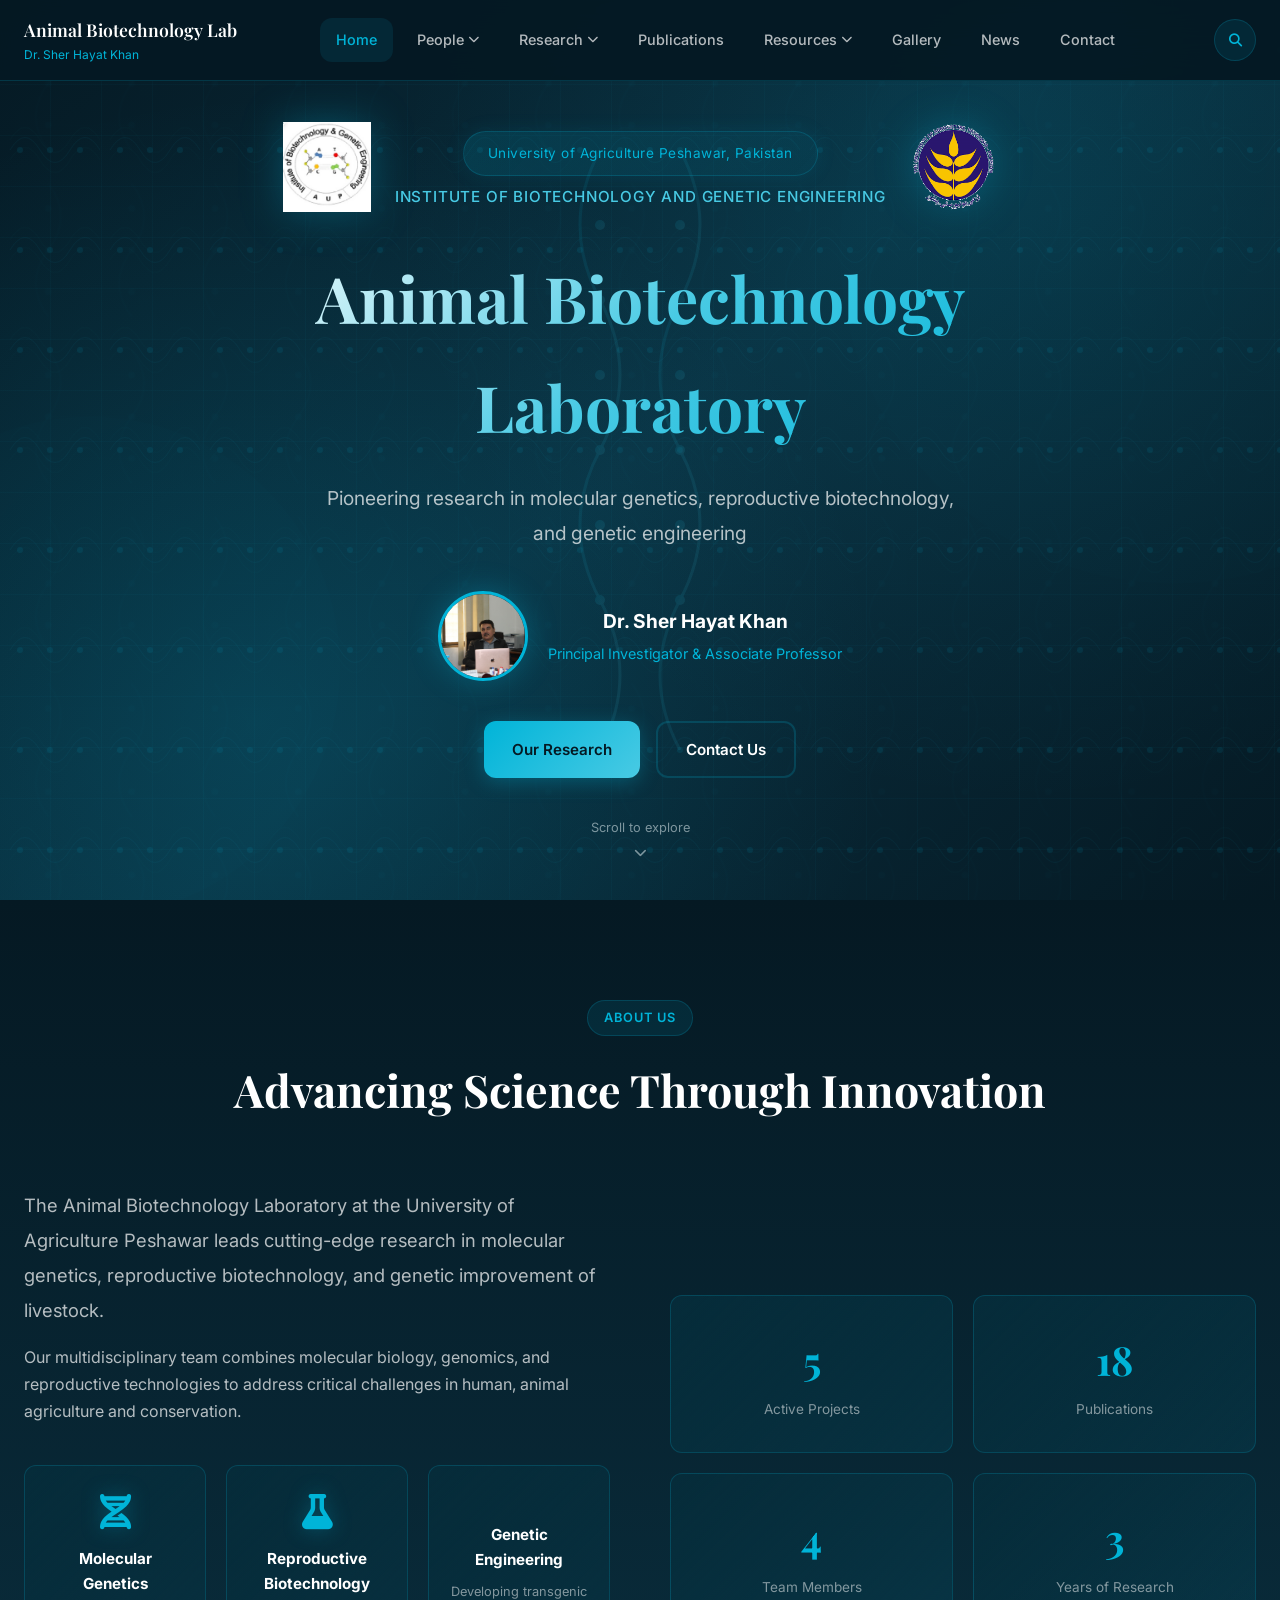
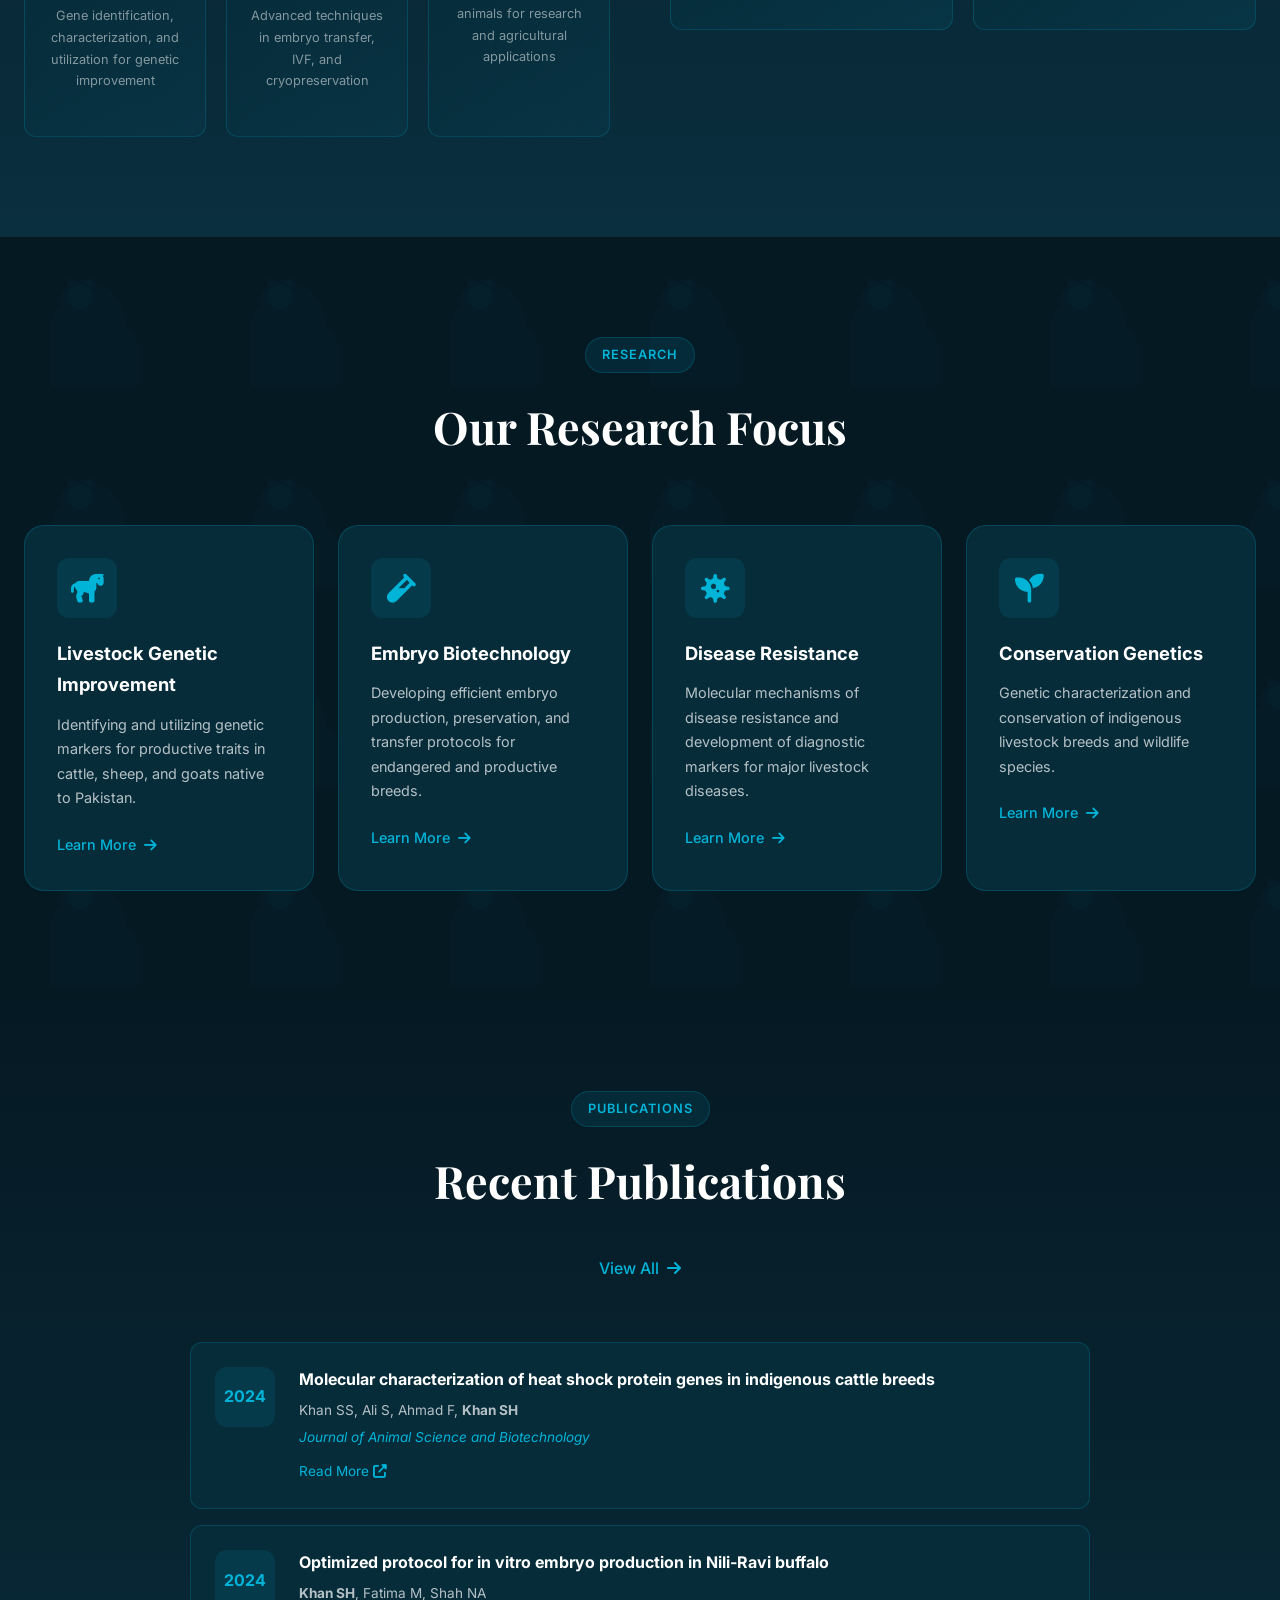
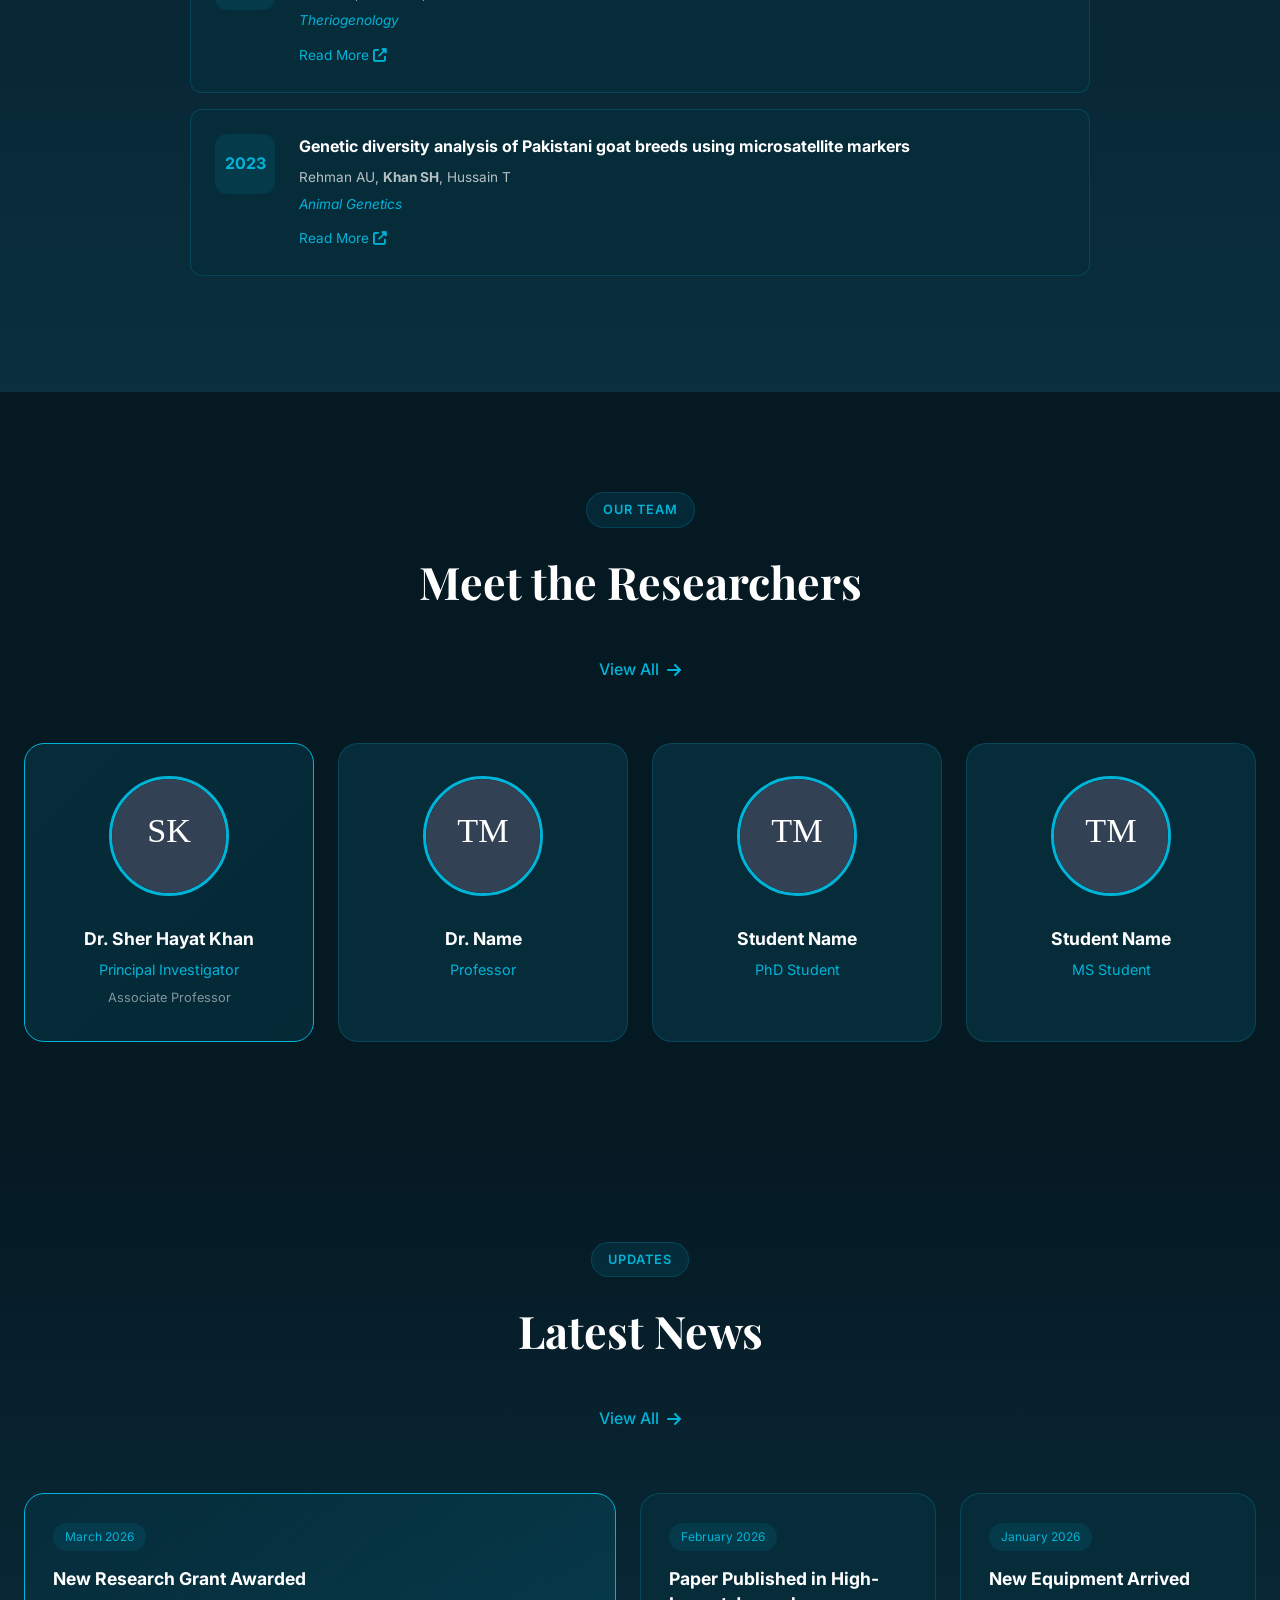
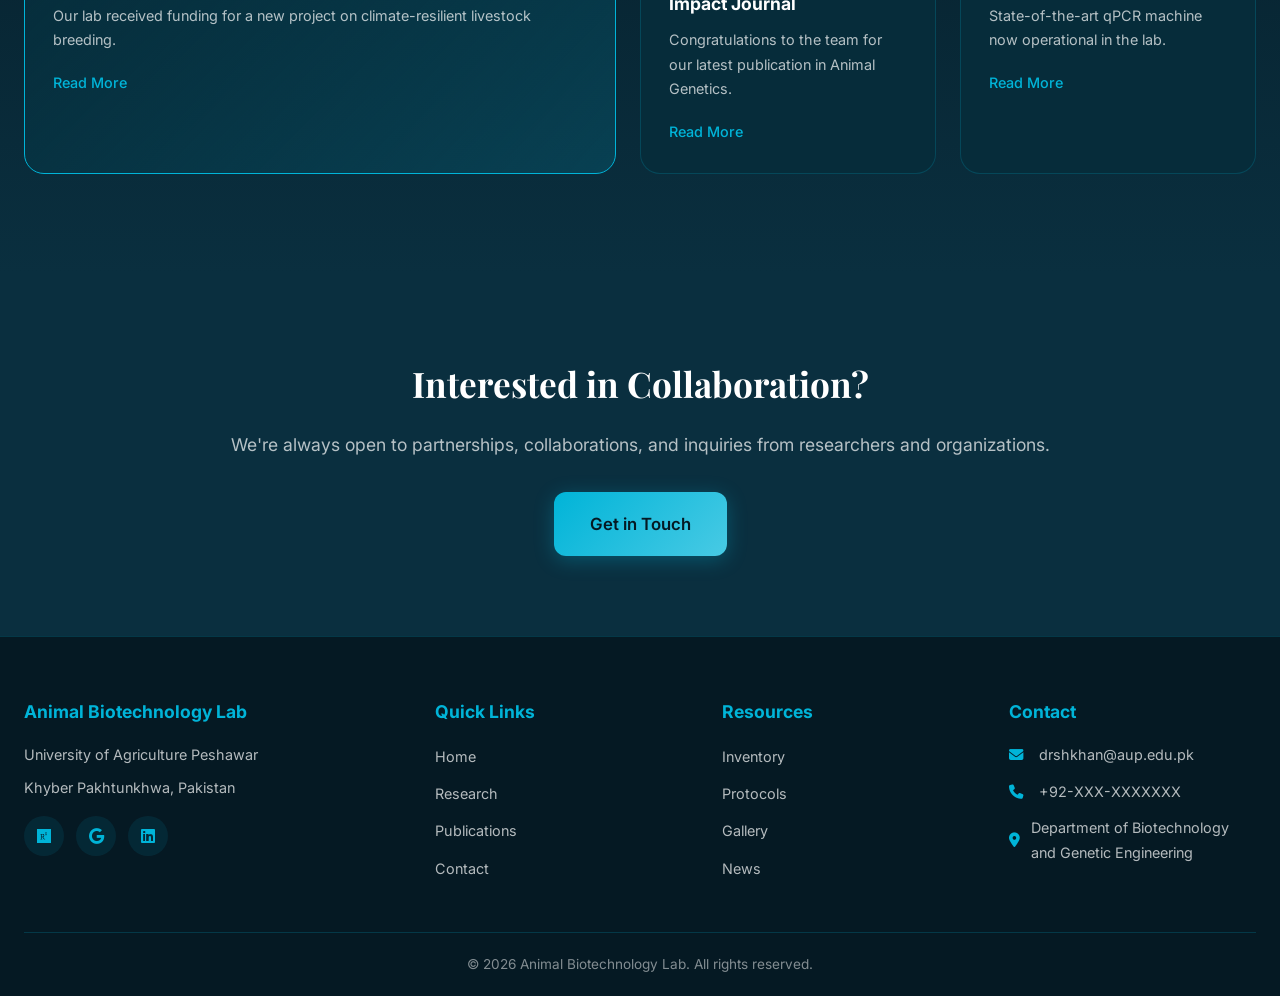
==== commit 08ad8d3c: "Update index.html" ====
--- a/index.html
+++ b/index.html
@@ -122,9 +122,9 @@
                 </div>
             </div>
             <h1 class="hero-title">Animal Biotechnology Laboratory</h1>
-            <p class="hero-subtitle">Pioneering research in molecular genetics, reproductive biotechnology, and genetic engineering of livestock</p>
+            <p class="hero-subtitle">Pioneering research in molecular genetics, reproductive biotechnology, and genetic engineering</p>
             <div class="hero-pi">
-                <img src="images/pi-placeholder.jpg" alt="Dr. Sher Hayat Khan" class="hero-pi-img" onerror="this.src='data:image/svg+xml,<svg xmlns=%22http://www.w3.org/2000/svg%22 viewBox=%220 0 100 100%22><rect fill=%22%23334155%22 width=%22100%22 height=%22100%22 rx=%2250%22/><text x=%2250%22 y=%2255%22 fill=%22white%22 text-anchor=%22middle%22 font-size=%2230%22>SK</text></svg>'">
+                <img src="images/Dr. Sher Hayat.jpeg" alt="Dr. Sher Hayat Khan" class="hero-pi-img" onerror="this.src='data:image/svg+xml,<svg xmlns=%22http://www.w3.org/2000/svg%22 viewBox=%220 0 100 100%22><rect fill=%22%23334155%22 width=%22100%22 height=%22100%22 rx=%2250%22/><text x=%2250%22 y=%2255%22 fill=%22white%22 text-anchor=%22middle%22 font-size=%2230%22>SK</text></svg>'">
                 <div class="hero-pi-info">
                     <h3>Dr. Sher Hayat Khan</h3>
                     <p>Principal Investigator & Associate Professor</p>
@@ -146,12 +146,12 @@
         <div class="container">
             <div class="section-header">
                 <span class="section-tag">About Us</span>
-                <h2 class="section-title">Advancing Animal Science Through Innovation</h2>
+                <h2 class="section-title">Advancing Science Through Innovation</h2>
             </div>
             <div class="about-grid">
                 <div class="about-content">
                     <p class="about-lead">The Animal Biotechnology Laboratory at the University of Agriculture Peshawar leads cutting-edge research in molecular genetics, reproductive biotechnology, and genetic improvement of livestock.</p>
-                    <p>Our multidisciplinary team combines molecular biology, genomics, and reproductive technologies to address critical challenges in animal agriculture and conservation.</p>
+                    <p>Our multidisciplinary team combines molecular biology, genomics, and reproductive technologies to address critical challenges in human, animal agriculture and conservation.</p>
                     <div class="about-features">
                         <div class="feature-card">
                             <i class="fas fa-dna"></i>
@@ -387,9 +387,9 @@
                 <div class="footer-col">
                     <h4>Contact</h4>
                     <ul class="footer-contact">
-                        <li><i class="fas fa-envelope"></i> sherkhan@uap.edu.pk</li>
+                        <li><i class="fas fa-envelope"></i> drshkhan@aup.edu.pk</li>
                         <li><i class="fas fa-phone"></i> +92-XXX-XXXXXXX</li>
-                        <li><i class="fas fa-map-marker-alt"></i> Department of Animal Sciences</li>
+                        <li><i class="fas fa-map-marker-alt"></i> Department of Biotechnology and Genetic Engineering</li>
                     </ul>
                 </div>
             </div>
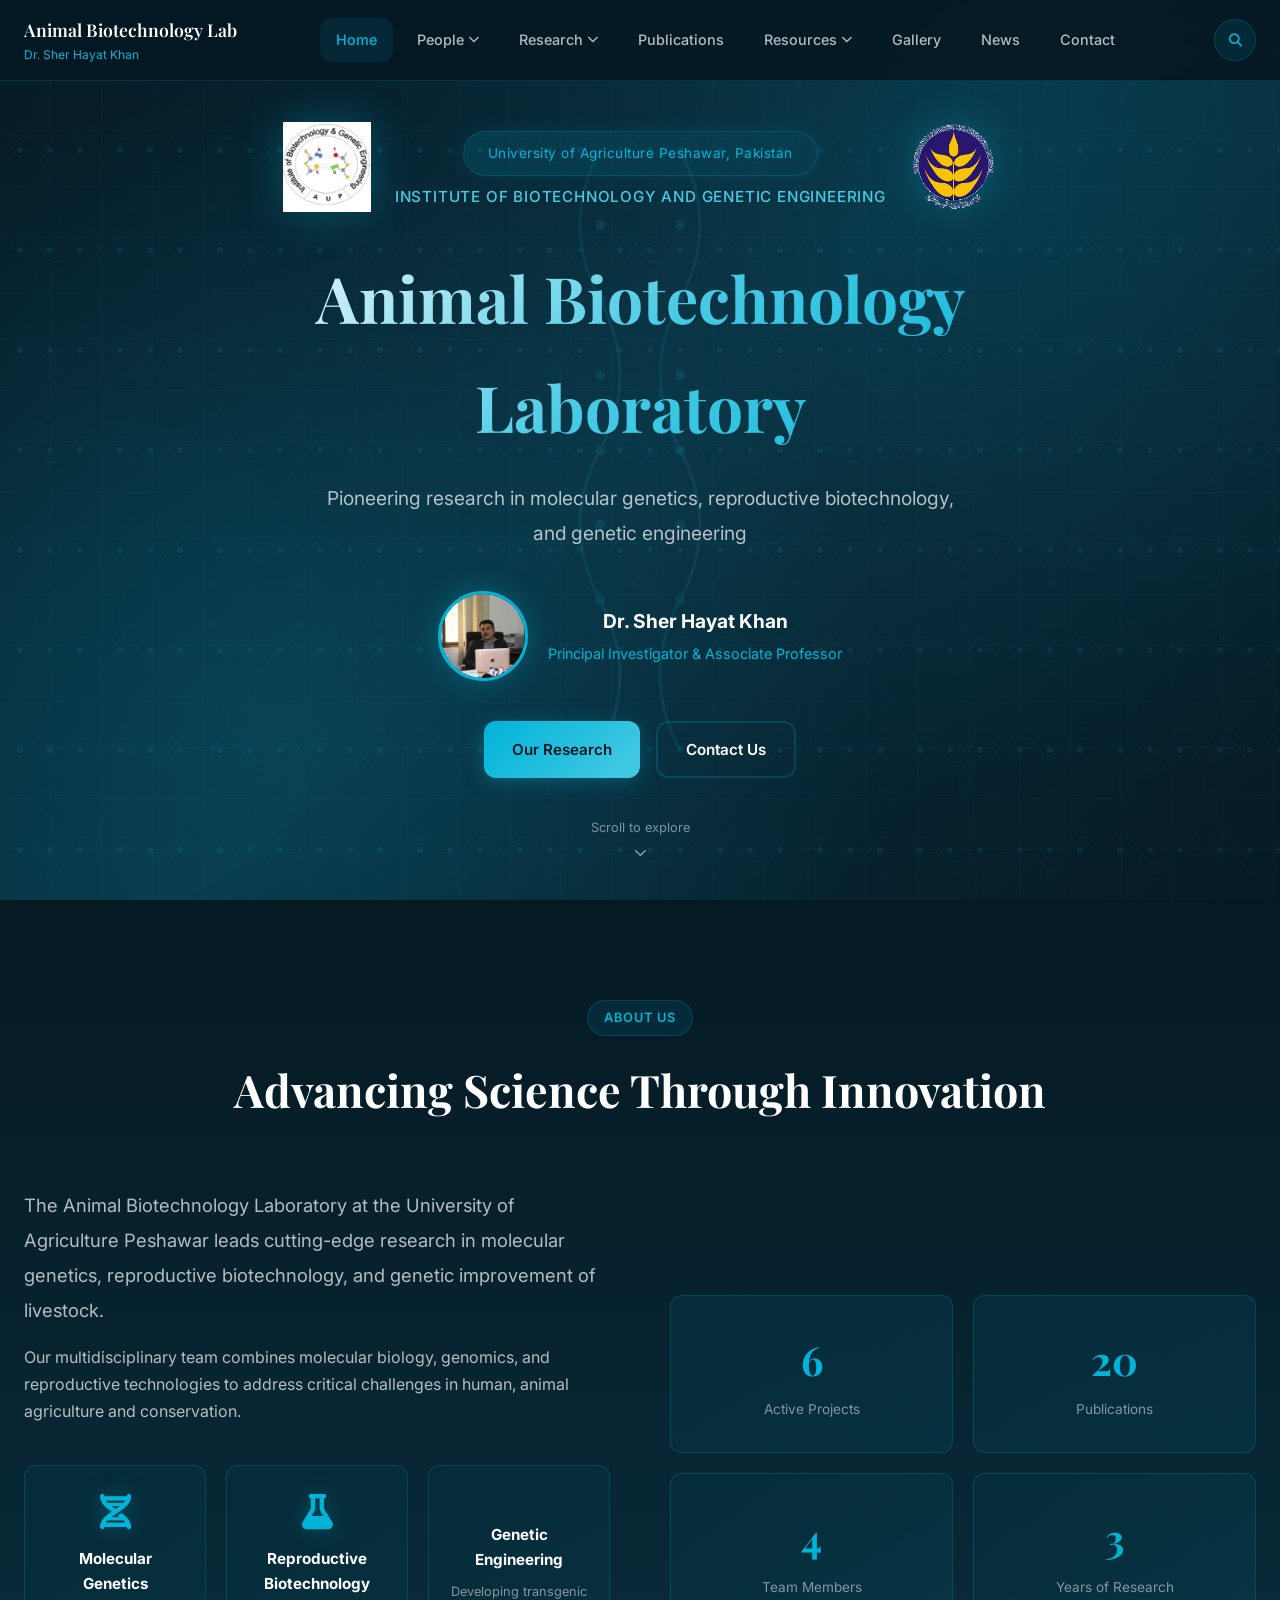
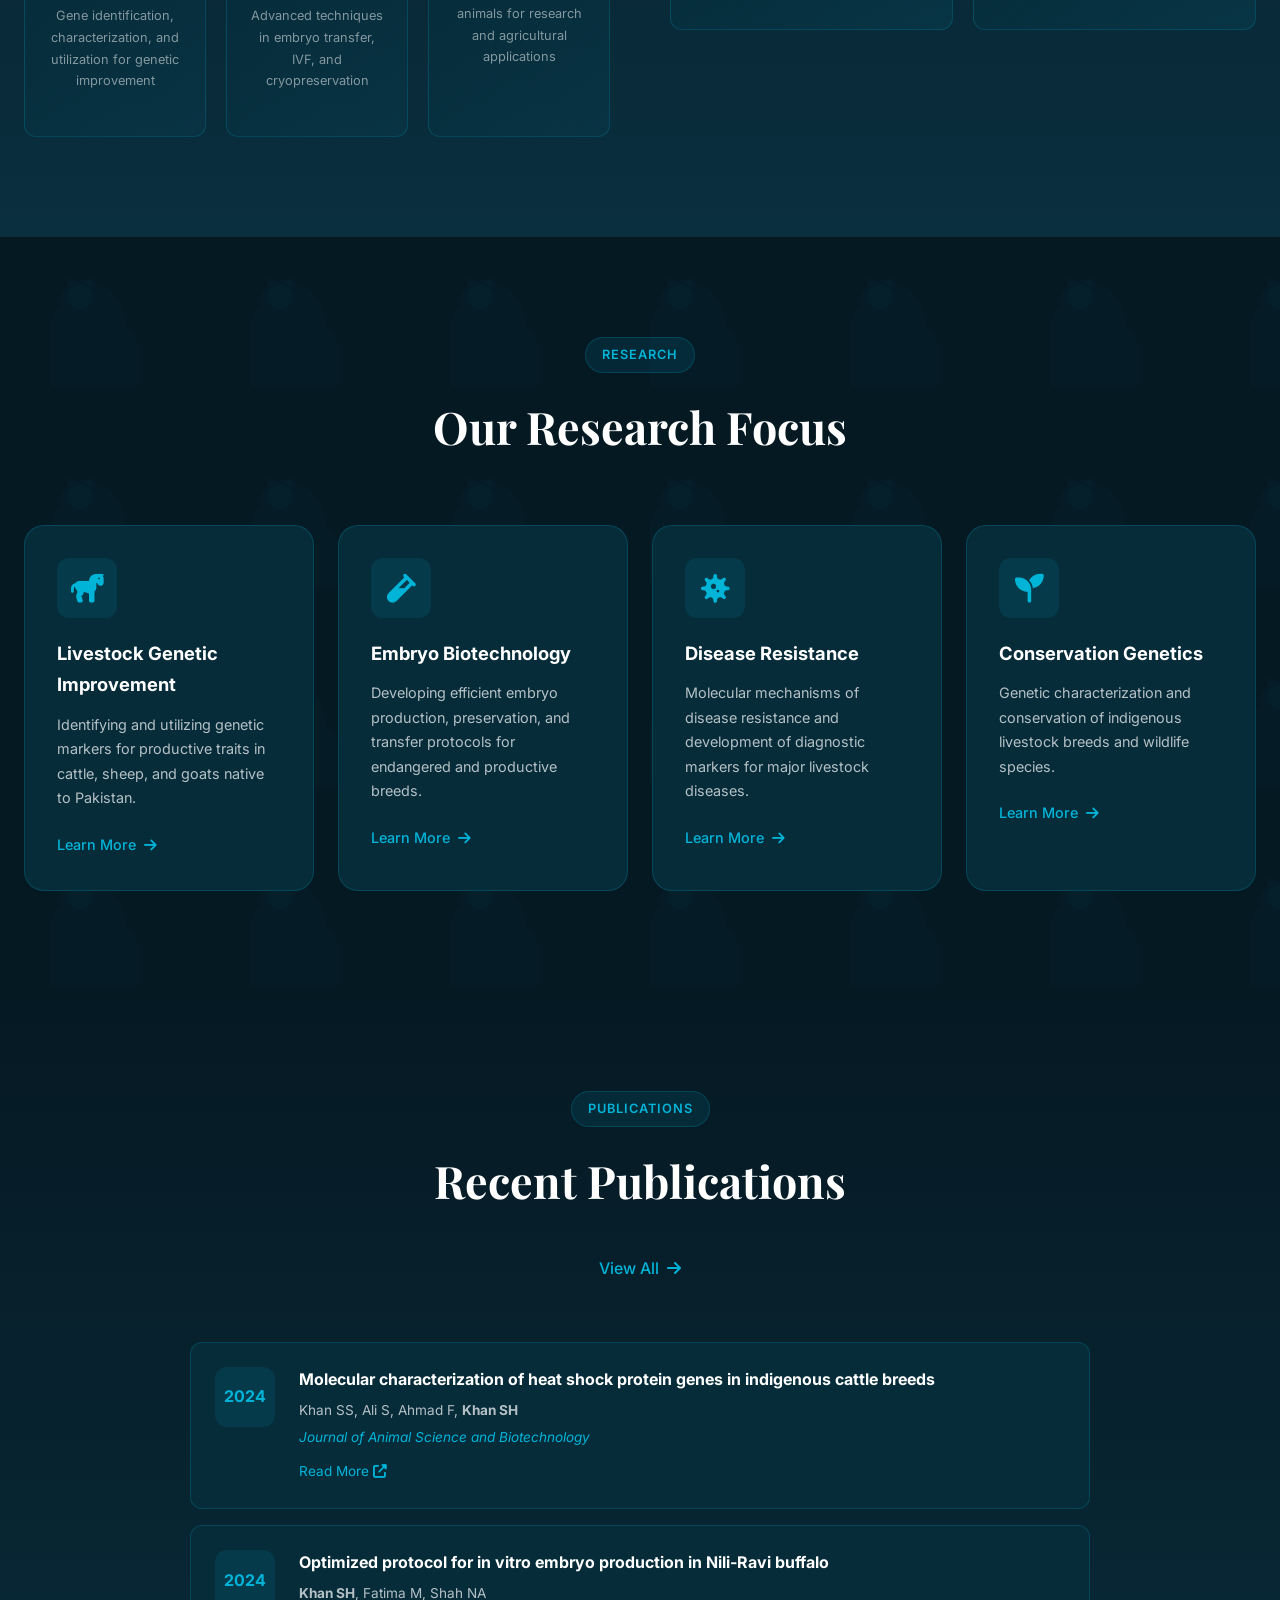
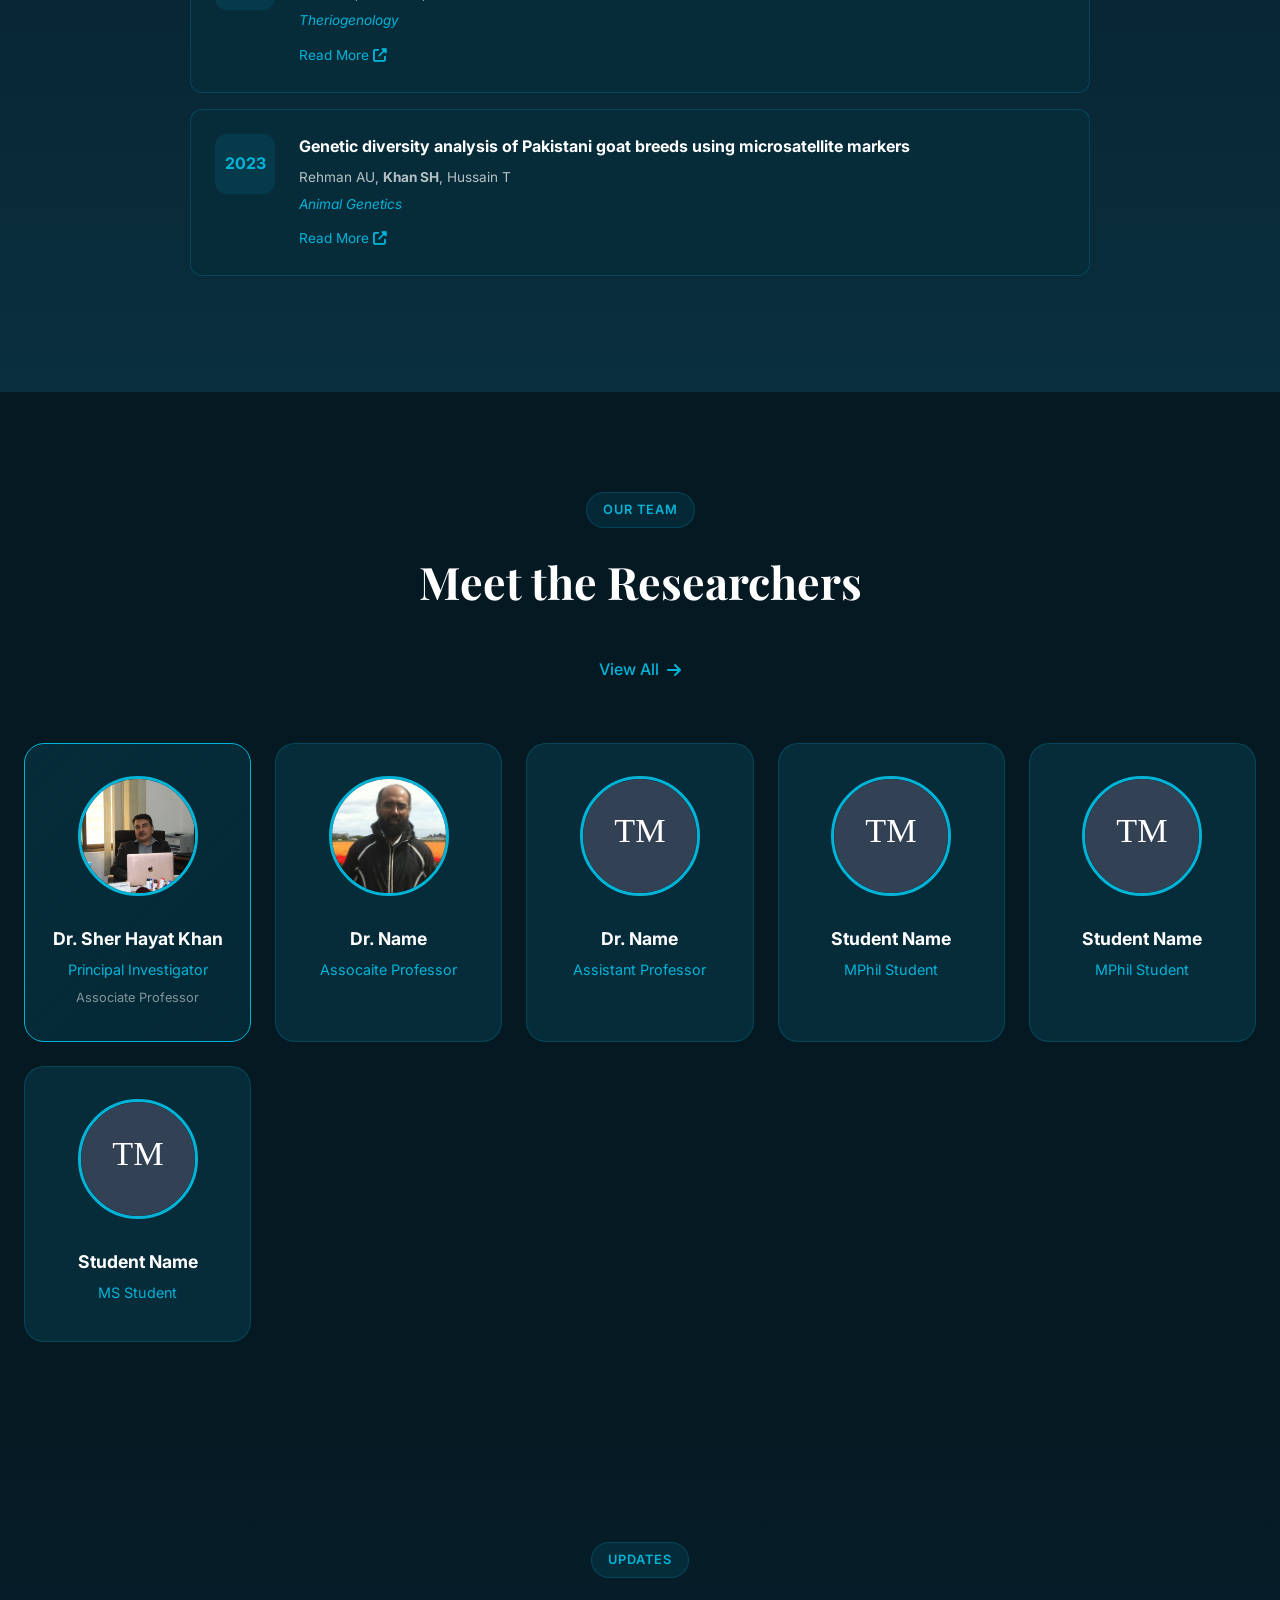
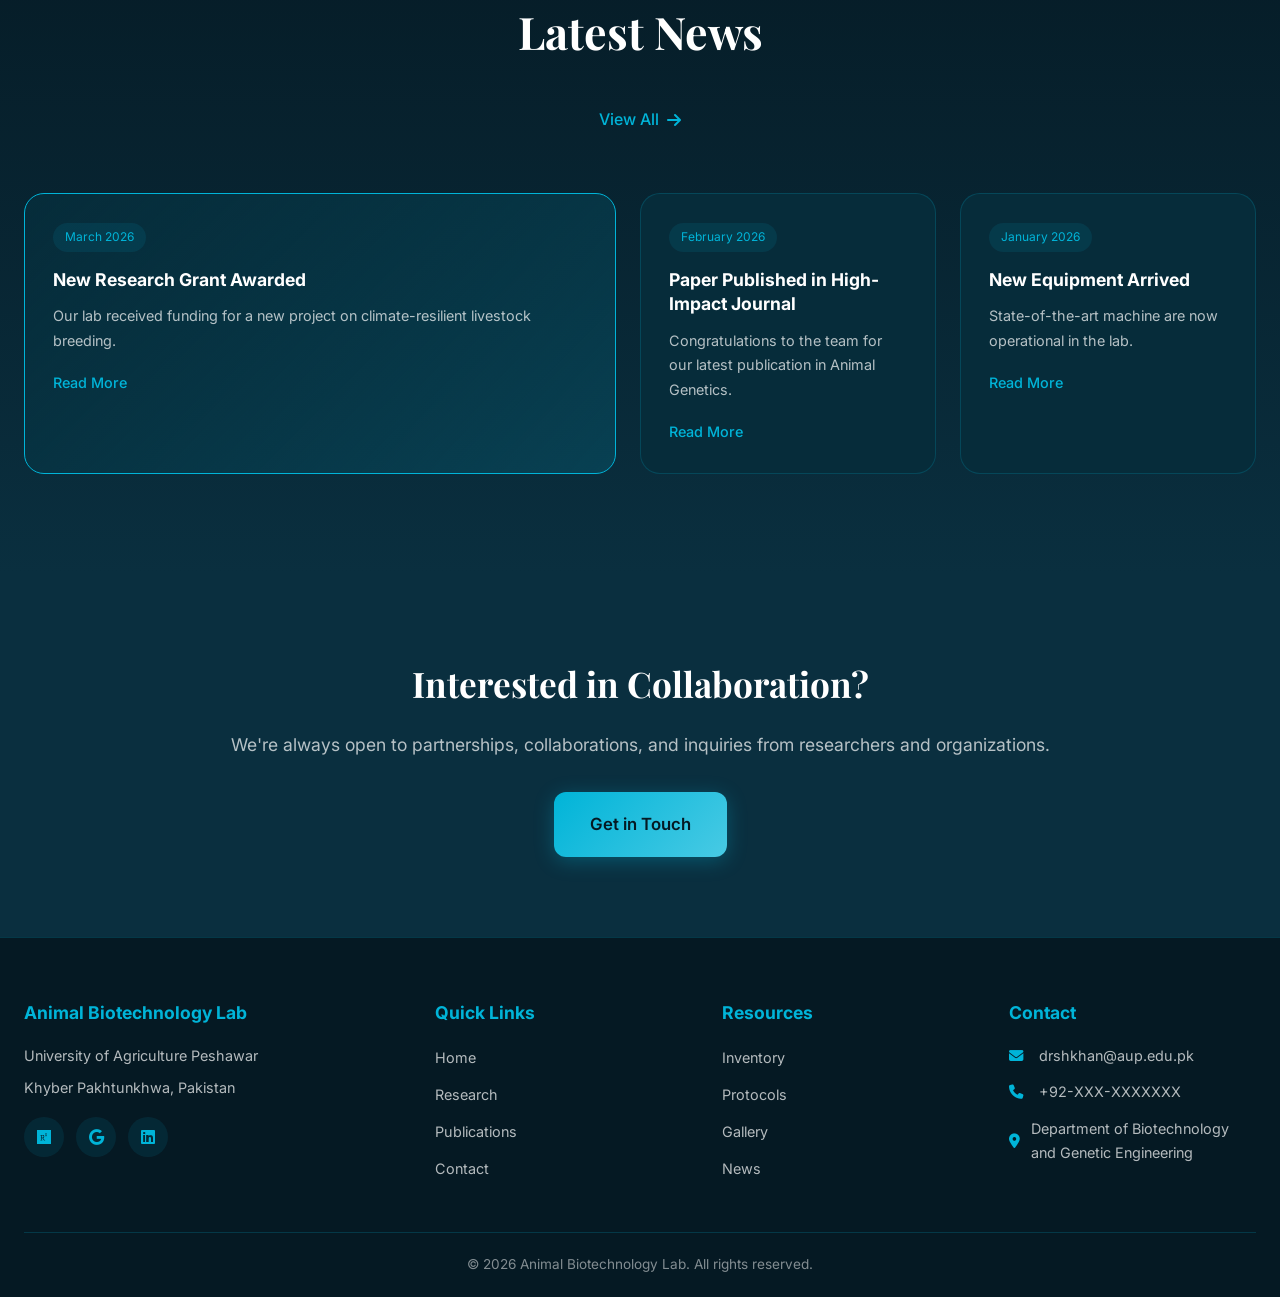
==== commit dfe9facc: "Update index.html" ====
--- a/index.html
+++ b/index.html
@@ -286,20 +286,30 @@
             </div>
             <div class="team-preview-grid">
                 <div class="team-card team-card-highlight">
-                    <img src="images/pi-placeholder.jpg" alt="Dr. Sher Hayat Khan" class="team-img" onerror="this.src='data:image/svg+xml,<svg xmlns=%22http://www.w3.org/2000/svg%22 viewBox=%220 0 100 100%22><rect fill=%22%23334155%22 width=%22100%22 height=%22100%22 rx=%2250%22/><text x=%2250%22 y=%2255%22 fill=%22white%22 text-anchor=%22middle%22 font-size=%2230%22>SK</text></svg>'">
+                    <img src="images/Dr. Sher Hayat.jpeg" alt="Dr. Sher Hayat Khan" class="team-img" onerror="this.src='data:image/svg+xml,<svg xmlns=%22http://www.w3.org/2000/svg%22 viewBox=%220 0 100 100%22><rect fill=%22%23334155%22 width=%22100%22 height=%22100%22 rx=%2250%22/><text x=%2250%22 y=%2255%22 fill=%22white%22 text-anchor=%22middle%22 font-size=%2230%22>SK</text></svg>'">
                     <h4>Dr. Sher Hayat Khan</h4>
                     <p class="team-role">Principal Investigator</p>
                     <p class="team-affiliation">Associate Professor</p>
                 </div>
                 <div class="team-card">
-                    <img src="images/member-placeholder.jpg" alt="Team Member" class="team-img" onerror="this.src='data:image/svg+xml,<svg xmlns=%22http://www.w3.org/2000/svg%22 viewBox=%220 0 100 100%22><rect fill=%22%23334155%22 width=%22100%22 height=%22100%22 rx=%2250%22/><text x=%2250%22 y=%2255%22 fill=%22white%22 text-anchor=%22middle%22 font-size=%2230%22>TM</text></svg>'">
+                    <img src="images/Dr Ibrahim.jpeg" alt="Dr. Muhammad Ibrahim" class="team-img" onerror="this.src='data:image/svg+xml,<svg xmlns=%22http://www.w3.org/2000/svg%22 viewBox=%220 0 100 100%22><rect fill=%22%23334155%22 width=%22100%22 height=%22100%22 rx=%2250%22/><text x=%2250%22 y=%2255%22 fill=%22white%22 text-anchor=%22middle%22 font-size=%2230%22>TM</text></svg>'">
                     <h4>Dr. Name</h4>
-                    <p class="team-role">Professor</p>
+                    <p class="team-role">Assocaite Professor</p>
                 </div>
                 <div class="team-card">
-                    <img src="images/member-placeholder.jpg" alt="Team Member" class="team-img" onerror="this.src='data:image/svg+xml,<svg xmlns=%22http://www.w3.org/2000/svg%22 viewBox=%220 0 100 100%22><rect fill=%22%23334155%22 width=%22100%22 height=%22100%22 rx=%2250%22/><text x=%2250%22 y=%2255%22 fill=%22white%22 text-anchor=%22middle%22 font-size=%2230%22>TM</text></svg>'">
+                    <img src="images/Dr. Ihtesham.jpg" alt="Dr. Ihtesham Ul Haq" class="team-img" onerror="this.src='data:image/svg+xml,<svg xmlns=%22http://www.w3.org/2000/svg%22 viewBox=%220 0 100 100%22><rect fill=%22%23334155%22 width=%22100%22 height=%22100%22 rx=%2250%22/><text x=%2250%22 y=%2255%22 fill=%22white%22 text-anchor=%22middle%22 font-size=%2230%22>TM</text></svg>'">
+                    <h4>Dr. Name</h4>
+                    <p class="team-role">Assistant Professor</p>
+                </div>
+                <div class="team-card">
+                    <img src="images/ammw.png" alt="Abdul Momin Muhammad Wisal" class="team-img" onerror="this.src='data:image/svg+xml,<svg xmlns=%22http://www.w3.org/2000/svg%22 viewBox=%220 0 100 100%22><rect fill=%22%23334155%22 width=%22100%22 height=%22100%22 rx=%2250%22/><text x=%2250%22 y=%2255%22 fill=%22white%22 text-anchor=%22middle%22 font-size=%2230%22>TM</text></svg>'">
                     <h4>Student Name</h4>
-                    <p class="team-role">PhD Student</p>
+                    <p class="team-role">MPhil Student</p>
+                </div>
+                <div class="team-card">
+                    <img src="images/farid.jpeg" alt="Ahmad Farid Moheb" class="team-img" onerror="this.src='data:image/svg+xml,<svg xmlns=%22http://www.w3.org/2000/svg%22 viewBox=%220 0 100 100%22><rect fill=%22%23334155%22 width=%22100%22 height=%22100%22 rx=%2250%22/><text x=%2250%22 y=%2255%22 fill=%22white%22 text-anchor=%22middle%22 font-size=%2230%22>TM</text></svg>'">
+                    <h4>Student Name</h4>
+                    <p class="team-role">MPhil Student</p>
                 </div>
                 <div class="team-card">
                     <img src="images/member-placeholder.jpg" alt="Team Member" class="team-img" onerror="this.src='data:image/svg+xml,<svg xmlns=%22http://www.w3.org/2000/svg%22 viewBox=%220 0 100 100%22><rect fill=%22%23334155%22 width=%22100%22 height=%22100%22 rx=%2250%22/><text x=%2250%22 y=%2255%22 fill=%22white%22 text-anchor=%22middle%22 font-size=%2230%22>TM</text></svg>'">
@@ -334,7 +344,7 @@
                 <div class="news-card">
                     <span class="news-date">January 2026</span>
                     <h3>New Equipment Arrived</h3>
-                    <p>State-of-the-art qPCR machine now operational in the lab.</p>
+                    <p>State-of-the-art machine are now operational in the lab.</p>
                     <a href="pages/news.html" class="news-link">Read More</a>
                 </div>
             </div>
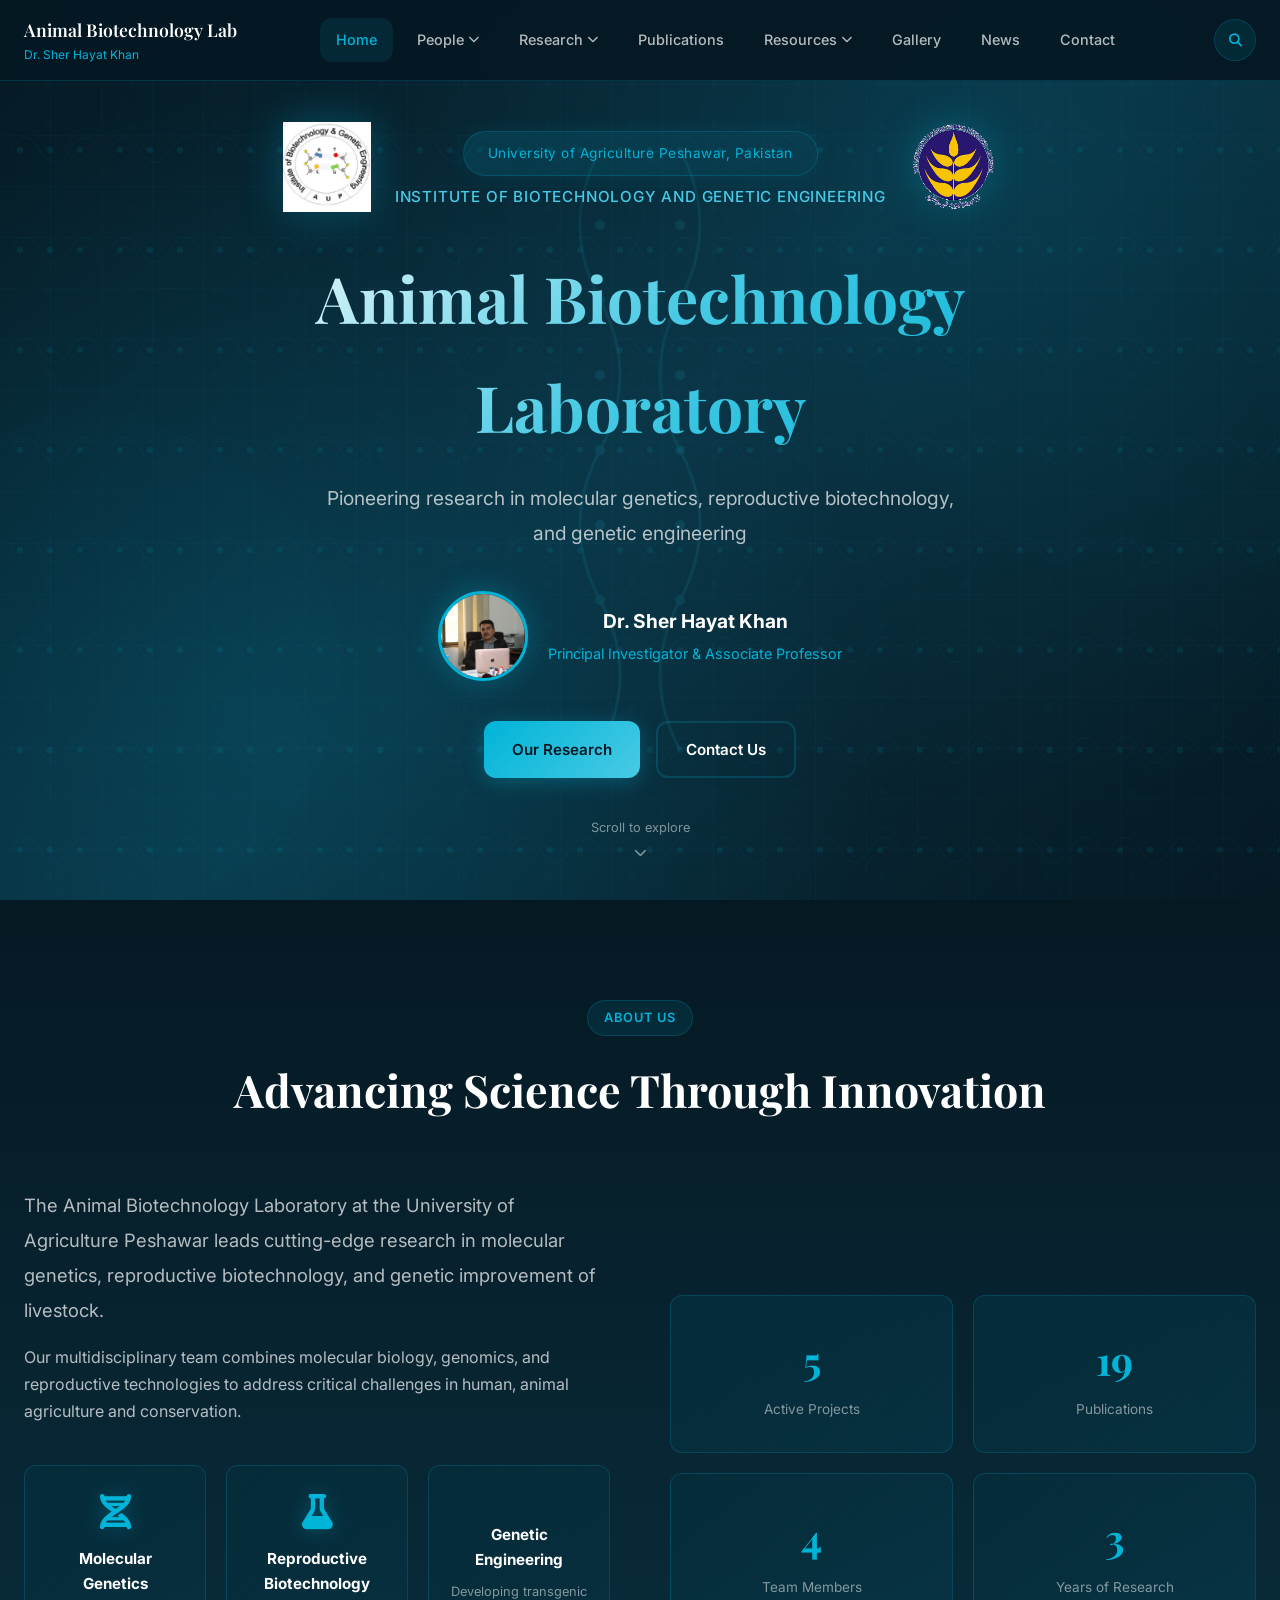
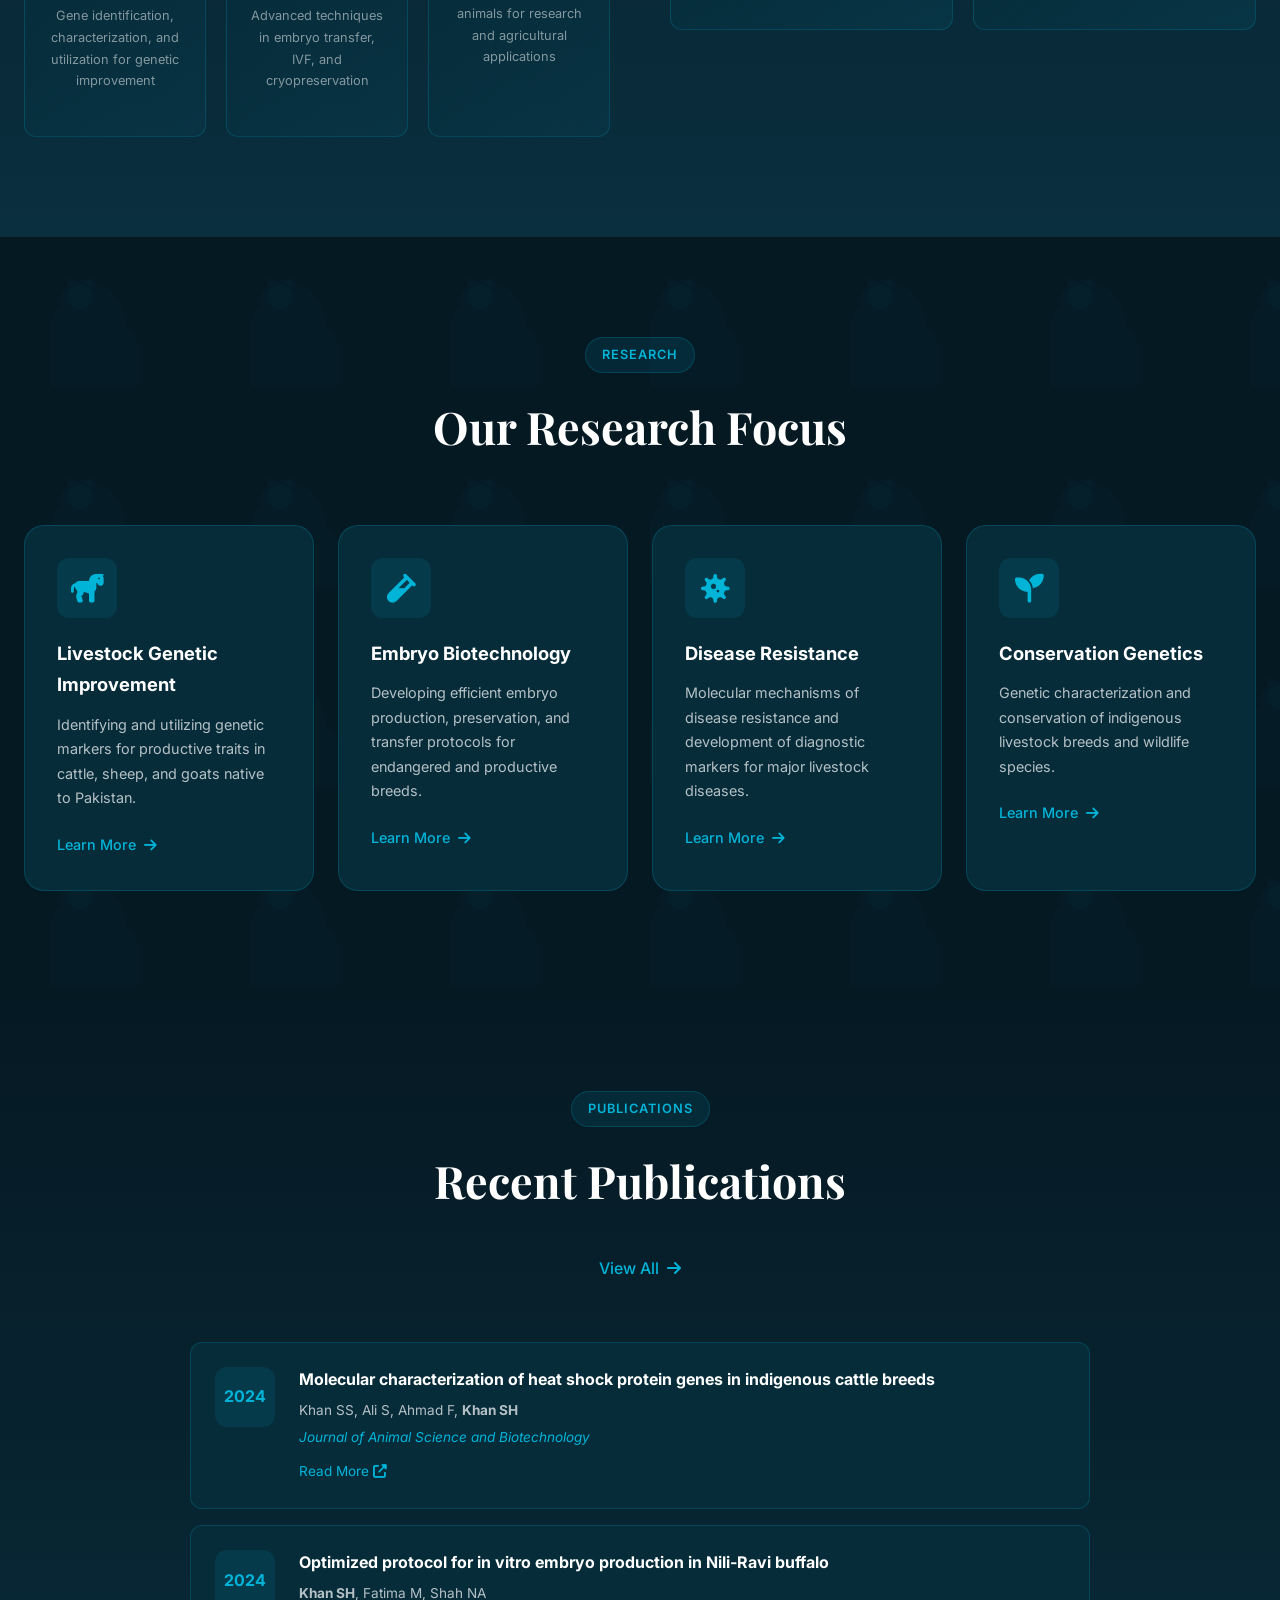
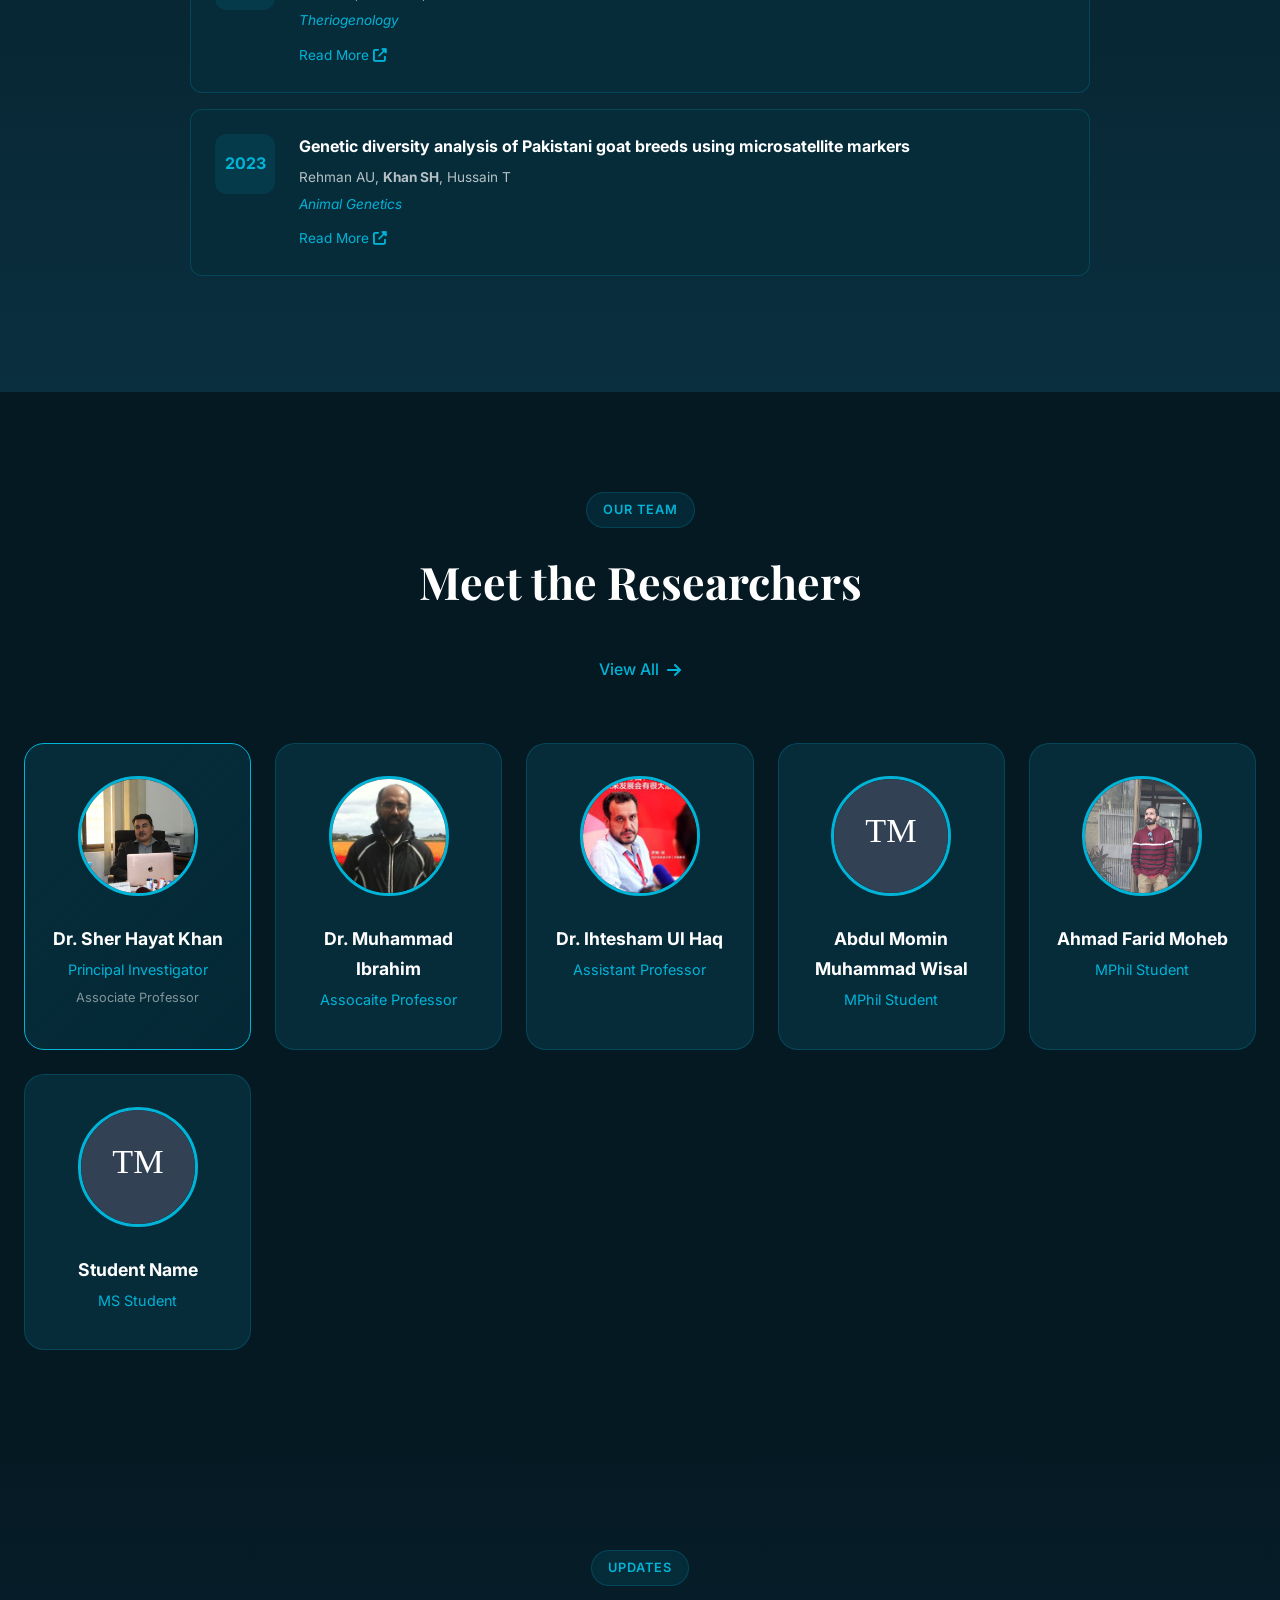
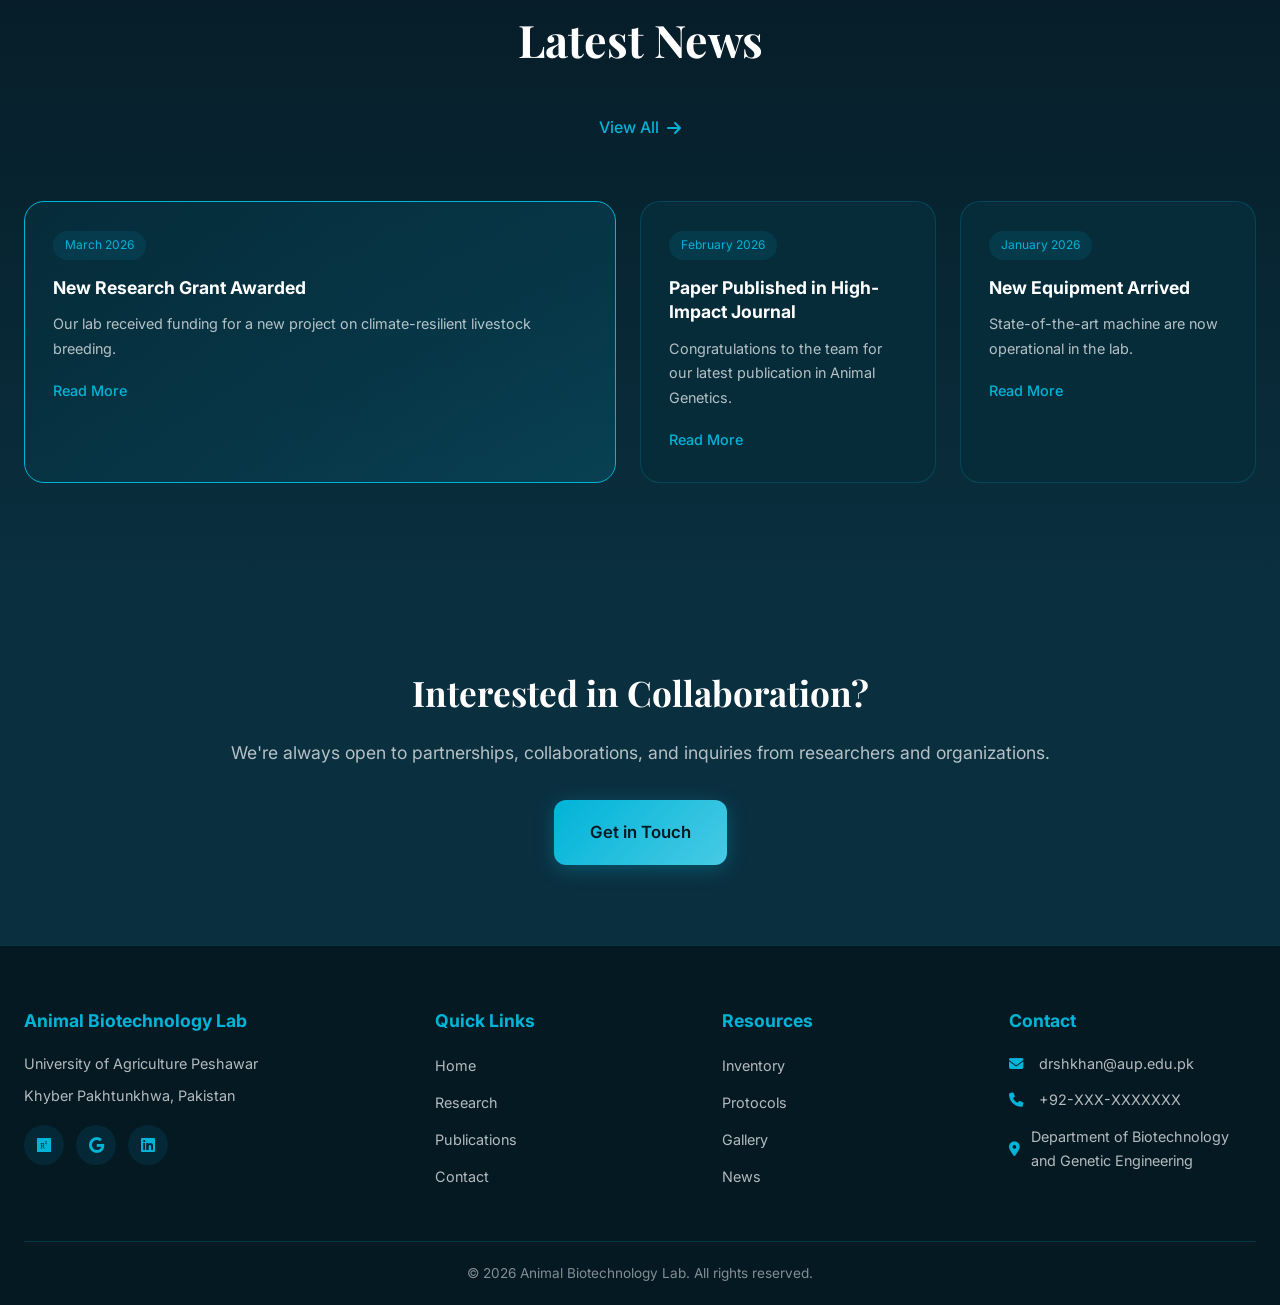
==== commit e6377c3d: "Update index.html" ====
--- a/index.html
+++ b/index.html
@@ -293,22 +293,22 @@
                 </div>
                 <div class="team-card">
                     <img src="images/Dr Ibrahim.jpeg" alt="Dr. Muhammad Ibrahim" class="team-img" onerror="this.src='data:image/svg+xml,<svg xmlns=%22http://www.w3.org/2000/svg%22 viewBox=%220 0 100 100%22><rect fill=%22%23334155%22 width=%22100%22 height=%22100%22 rx=%2250%22/><text x=%2250%22 y=%2255%22 fill=%22white%22 text-anchor=%22middle%22 font-size=%2230%22>TM</text></svg>'">
-                    <h4>Dr. Name</h4>
+                    <h4>Dr. Muhammad Ibrahim</h4>
                     <p class="team-role">Assocaite Professor</p>
                 </div>
                 <div class="team-card">
                     <img src="images/Dr. Ihtesham.jpg" alt="Dr. Ihtesham Ul Haq" class="team-img" onerror="this.src='data:image/svg+xml,<svg xmlns=%22http://www.w3.org/2000/svg%22 viewBox=%220 0 100 100%22><rect fill=%22%23334155%22 width=%22100%22 height=%22100%22 rx=%2250%22/><text x=%2250%22 y=%2255%22 fill=%22white%22 text-anchor=%22middle%22 font-size=%2230%22>TM</text></svg>'">
-                    <h4>Dr. Name</h4>
+                    <h4>Dr. Ihtesham Ul Haq</h4>
                     <p class="team-role">Assistant Professor</p>
                 </div>
                 <div class="team-card">
                     <img src="images/ammw.png" alt="Abdul Momin Muhammad Wisal" class="team-img" onerror="this.src='data:image/svg+xml,<svg xmlns=%22http://www.w3.org/2000/svg%22 viewBox=%220 0 100 100%22><rect fill=%22%23334155%22 width=%22100%22 height=%22100%22 rx=%2250%22/><text x=%2250%22 y=%2255%22 fill=%22white%22 text-anchor=%22middle%22 font-size=%2230%22>TM</text></svg>'">
-                    <h4>Student Name</h4>
+                    <h4>Abdul Momin Muhammad Wisal</h4>
                     <p class="team-role">MPhil Student</p>
                 </div>
                 <div class="team-card">
                     <img src="images/farid.jpeg" alt="Ahmad Farid Moheb" class="team-img" onerror="this.src='data:image/svg+xml,<svg xmlns=%22http://www.w3.org/2000/svg%22 viewBox=%220 0 100 100%22><rect fill=%22%23334155%22 width=%22100%22 height=%22100%22 rx=%2250%22/><text x=%2250%22 y=%2255%22 fill=%22white%22 text-anchor=%22middle%22 font-size=%2230%22>TM</text></svg>'">
-                    <h4>Student Name</h4>
+                    <h4>Ahmad Farid Moheb</h4>
                     <p class="team-role">MPhil Student</p>
                 </div>
                 <div class="team-card">
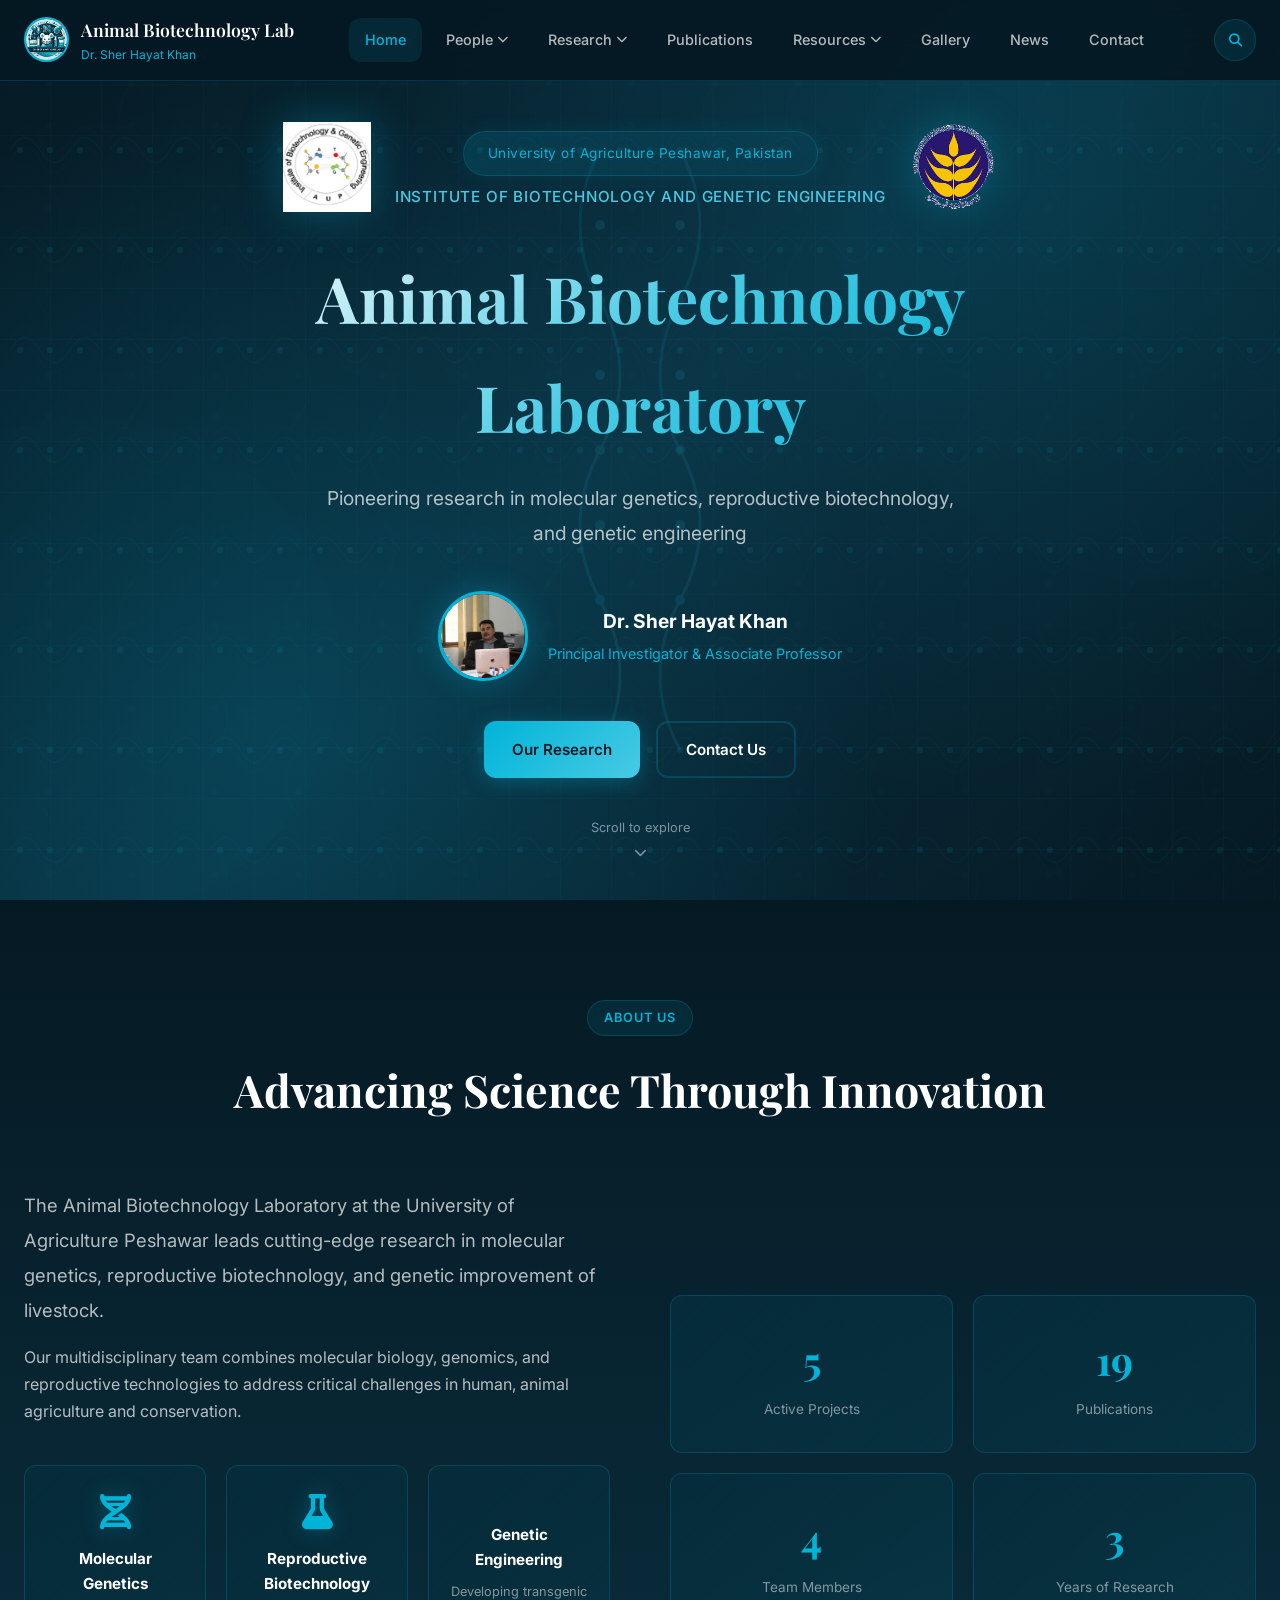
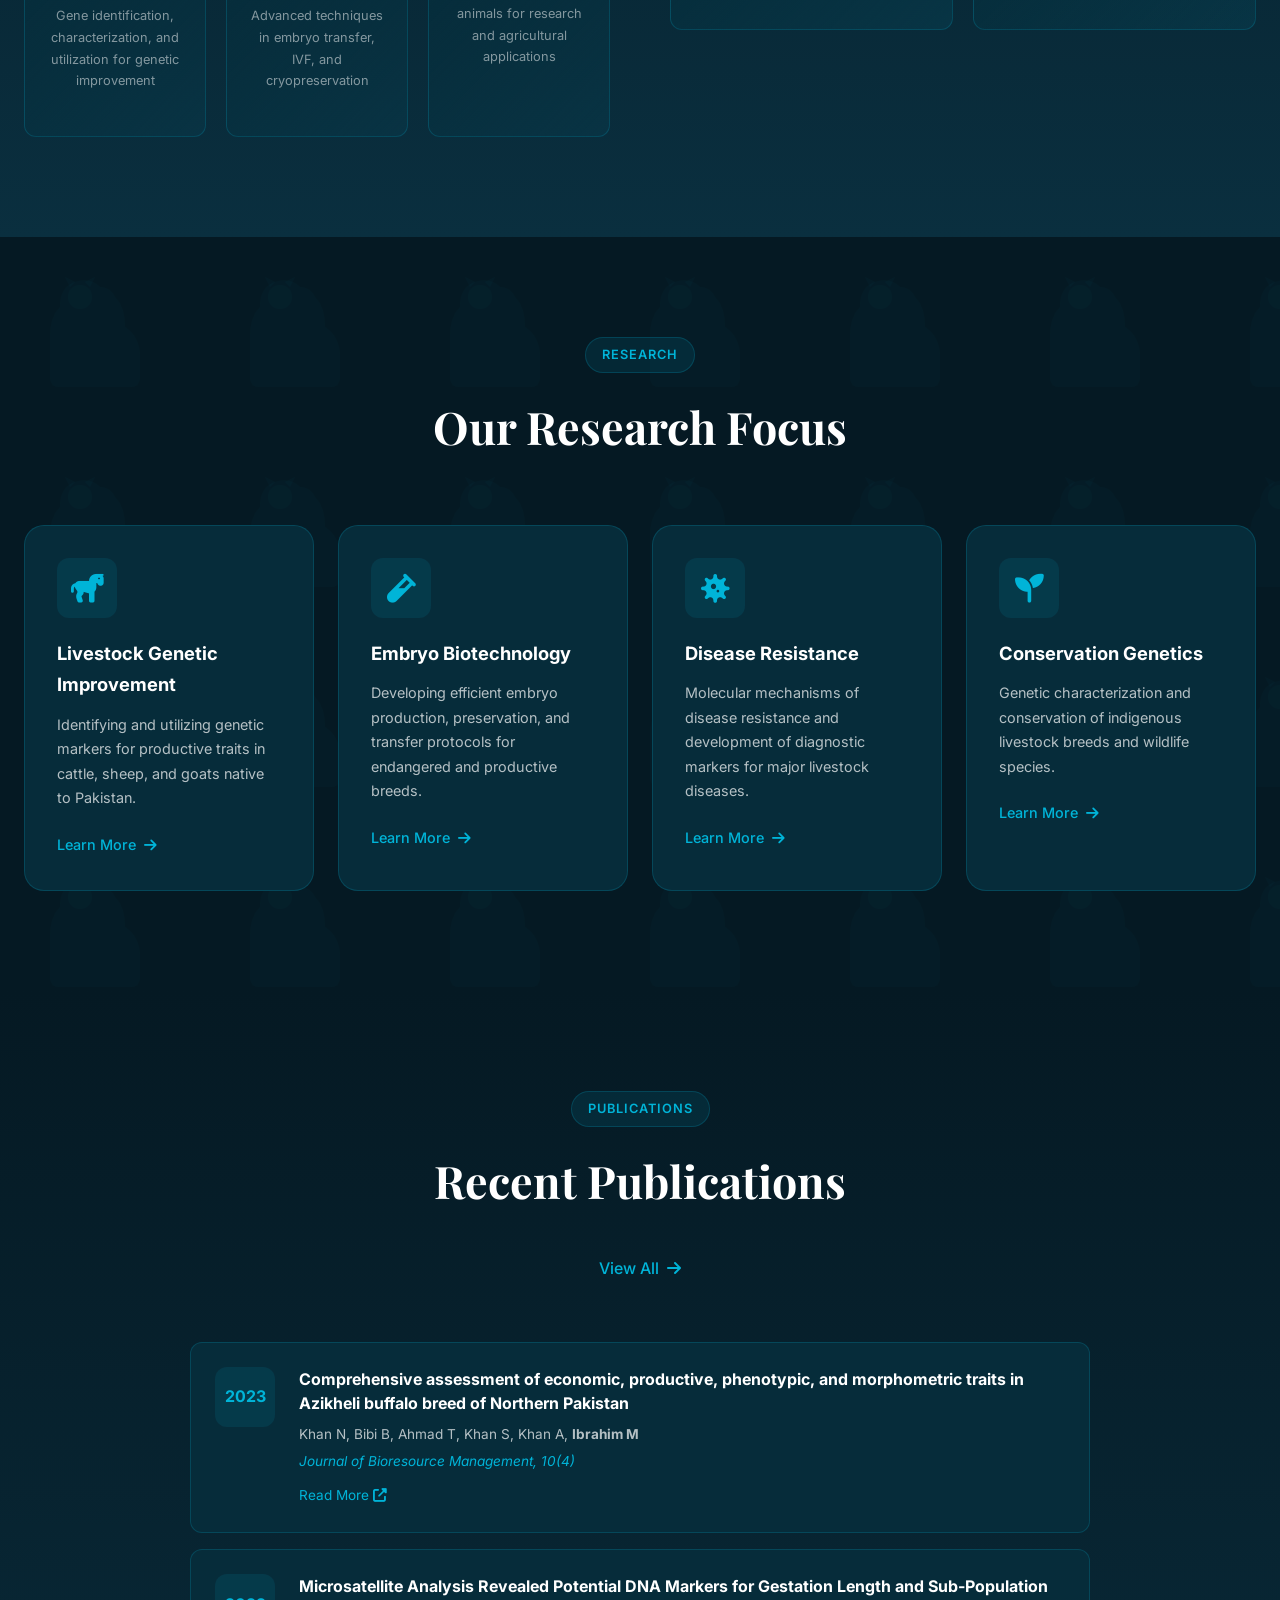
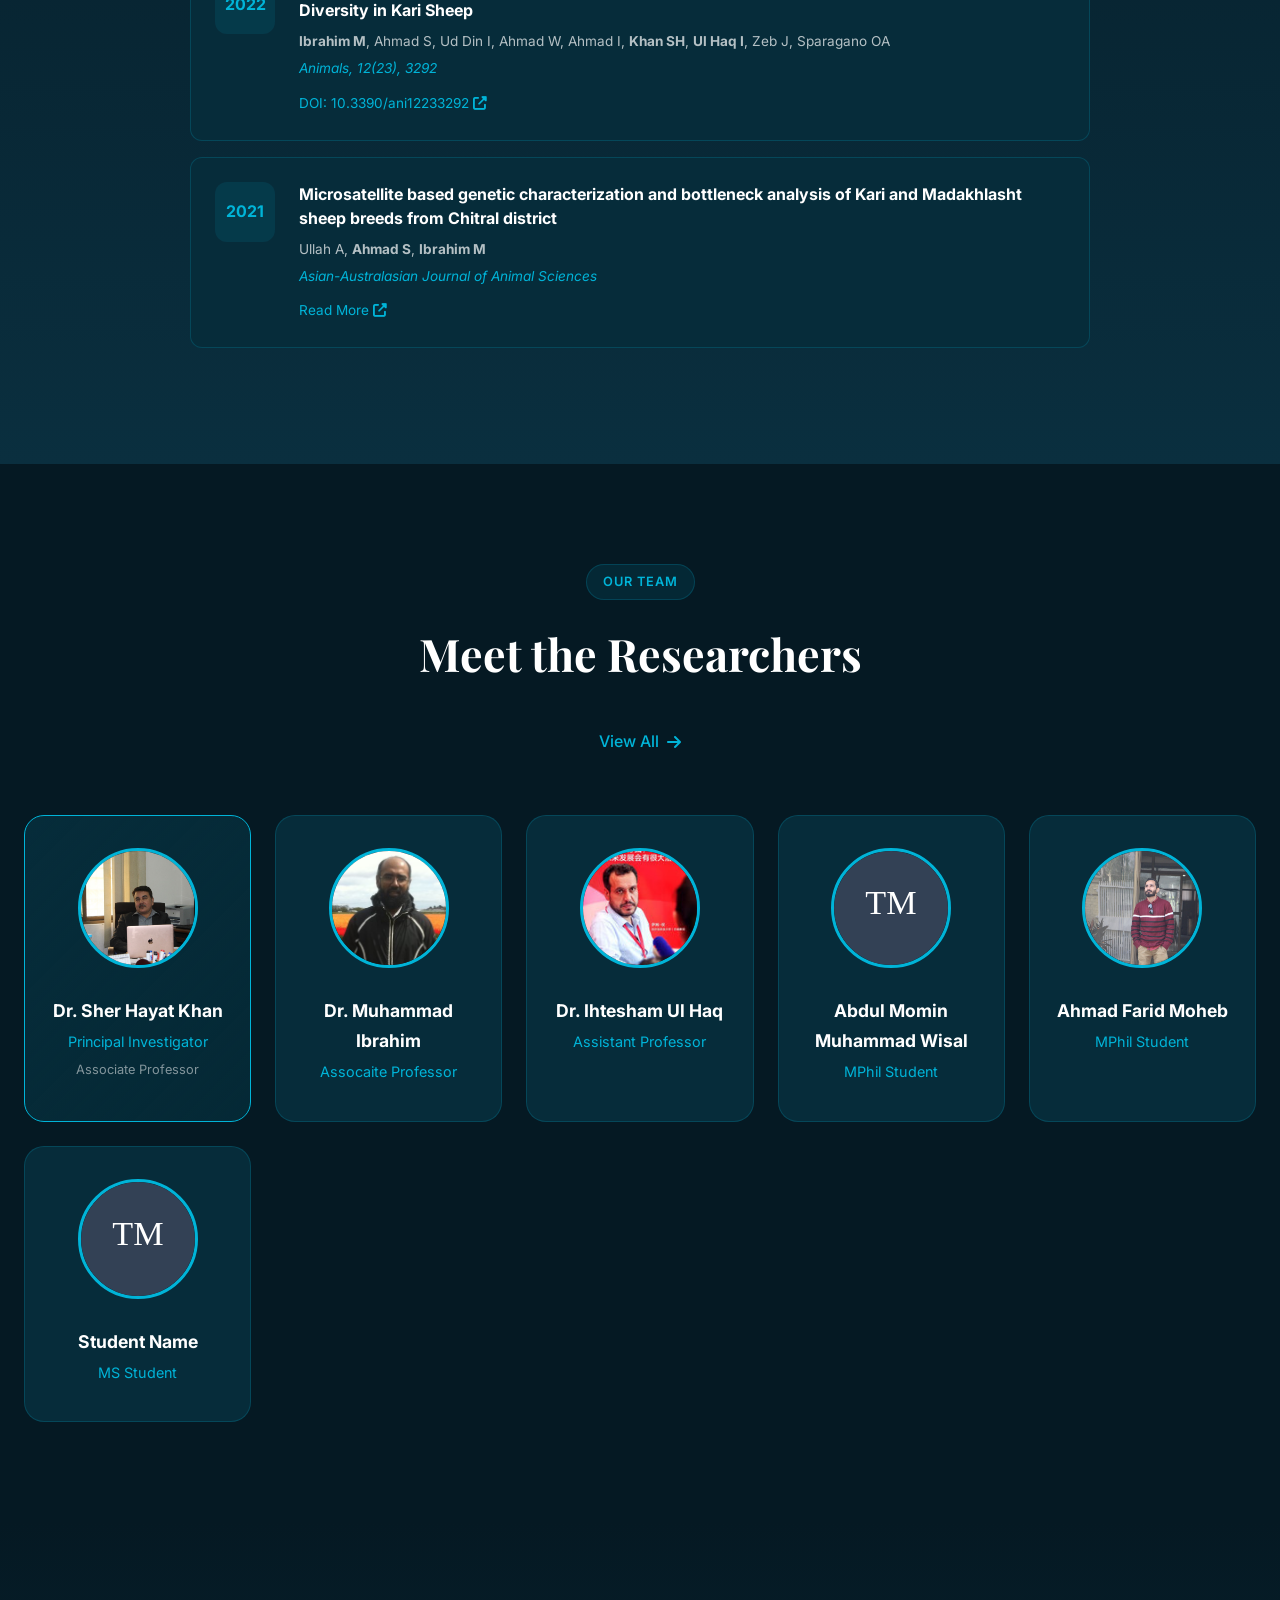
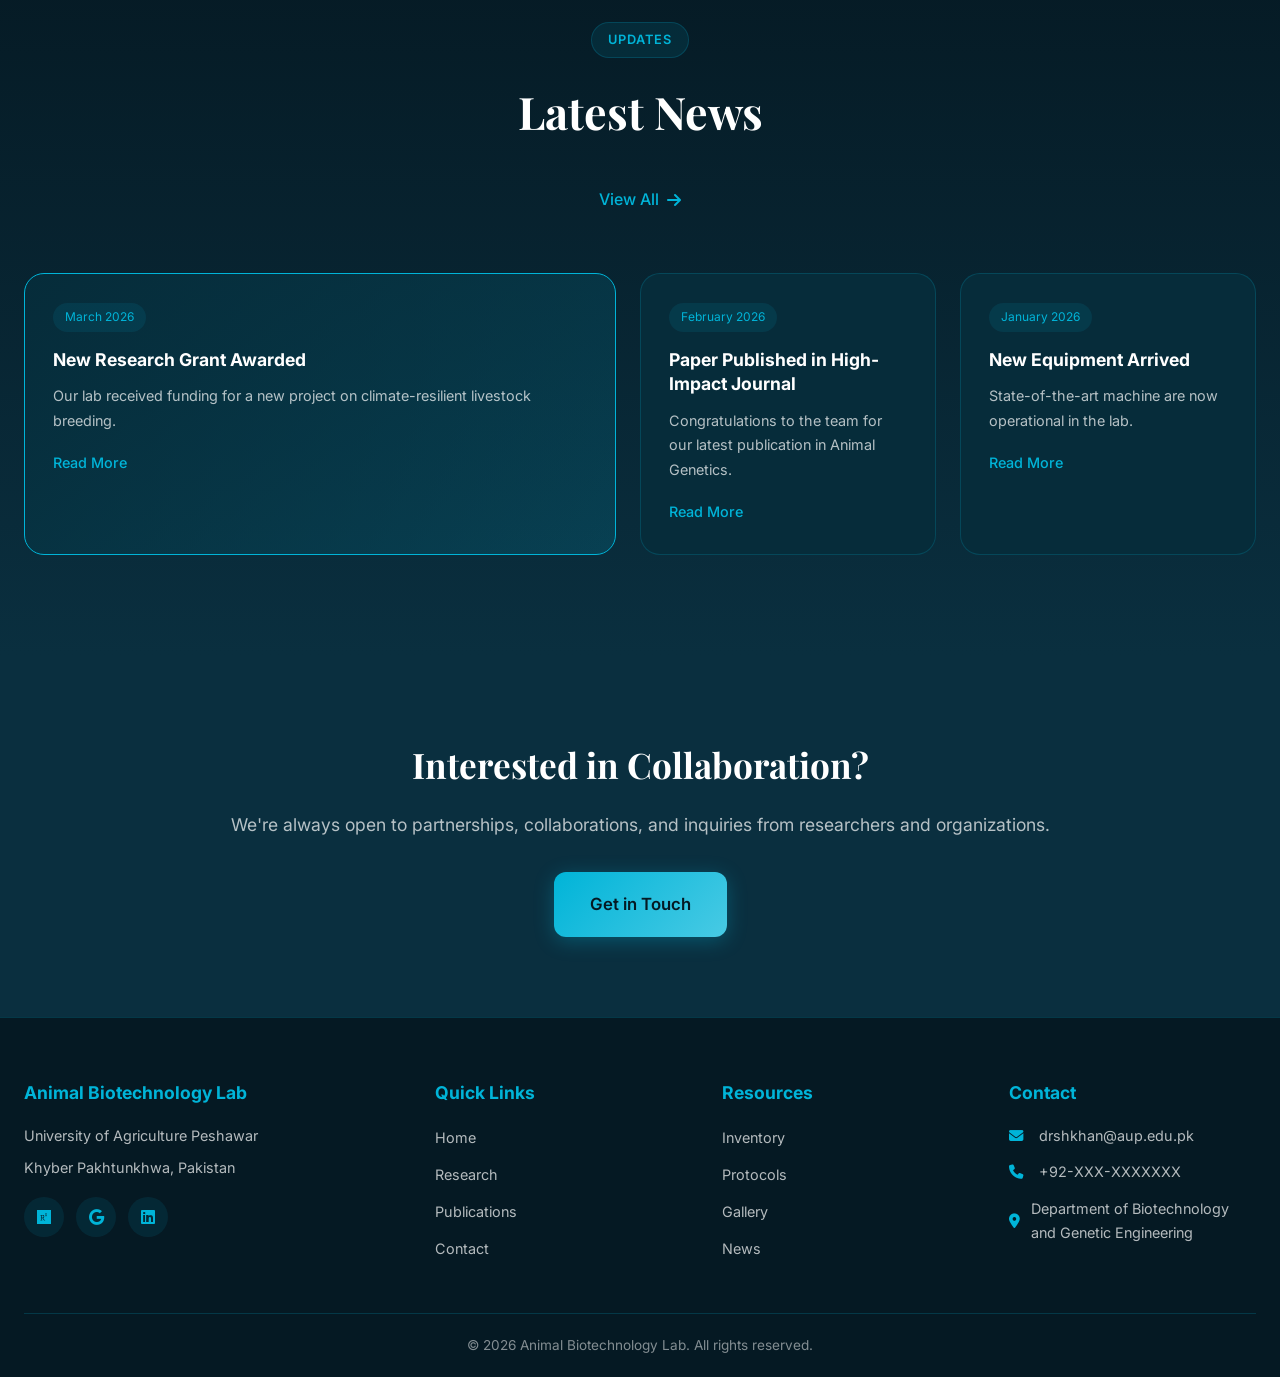
==== commit 602d7127: "Update publication years and details in index.html" ====
--- a/index.html
+++ b/index.html
@@ -246,29 +246,29 @@
             </div>
             <div class="publications-list">
                 <div class="publication-item">
-                    <span class="pub-year">2024</span>
-                    <div class="pub-content">
-                        <h4>Molecular characterization of heat shock protein genes in indigenous cattle breeds</h4>
-                        <p class="pub-authors">Khan SS, Ali S, Ahmad F, <strong>Khan SH</strong></p>
-                        <p class="pub-journal">Journal of Animal Science and Biotechnology</p>
-                        <a href="#" class="pub-link">Read More <i class="fas fa-external-link-alt"></i></a>
-                    </div>
-                </div>
-                <div class="publication-item">
-                    <span class="pub-year">2024</span>
-                    <div class="pub-content">
-                        <h4>Optimized protocol for in vitro embryo production in Nili-Ravi buffalo</h4>
-                        <p class="pub-authors"><strong>Khan SH</strong>, Fatima M, Shah NA</p>
-                        <p class="pub-journal">Theriogenology</p>
-                        <a href="#" class="pub-link">Read More <i class="fas fa-external-link-alt"></i></a>
-                    </div>
-                </div>
-                <div class="publication-item">
                     <span class="pub-year">2023</span>
                     <div class="pub-content">
-                        <h4>Genetic diversity analysis of Pakistani goat breeds using microsatellite markers</h4>
-                        <p class="pub-authors">Rehman AU, <strong>Khan SH</strong>, Hussain T</p>
-                        <p class="pub-journal">Animal Genetics</p>
+                        <h4>Comprehensive assessment of economic, productive, phenotypic, and morphometric traits in Azikheli buffalo breed of Northern Pakistan</h4>
+                        <p class="pub-authors">Khan N, Bibi B, Ahmad T, Khan S, Khan A, <strong>Ibrahim M</strong></p>
+                        <p class="pub-journal">Journal of Bioresource Management, 10(4)</p>
+                        <a href="#" class="pub-link">Read More <i class="fas fa-external-link-alt"></i></a>
+                    </div>
+                </div>
+                <div class="publication-item">
+                    <span class="pub-year">2022</span>
+                    <div class="pub-content">
+                        <h4>Microsatellite Analysis Revealed Potential DNA Markers for Gestation Length and Sub-Population Diversity in Kari Sheep</h4>
+                        <p class="pub-authors"><strong>Ibrahim M</strong>, Ahmad S, Ud Din I, Ahmad W, Ahmad I, <strong>Khan SH</strong>, <strong>Ul Haq I</strong>, Zeb J, Sparagano OA</p>
+                        <p class="pub-journal">Animals, 12(23), 3292</p>
+                        <a href="https://doi.org/10.3390/ani12233292" class="pub-link" target="_blank">DOI: 10.3390/ani12233292 <i class="fas fa-external-link-alt"></i></a>
+                    </div>
+                </div>
+                <div class="publication-item">
+                    <span class="pub-year">2021</span>
+                    <div class="pub-content">
+                        <h4>Microsatellite based genetic characterization and bottleneck analysis of Kari and Madakhlasht sheep breeds from Chitral district</h4>
+                        <p class="pub-authors">Ullah A, <strong>Ahmad S</strong>, <strong>Ibrahim M</strong></p>
+                        <p class="pub-journal">Asian-Australasian Journal of Animal Sciences</p>
                         <a href="#" class="pub-link">Read More <i class="fas fa-external-link-alt"></i></a>
                     </div>
                 </div>
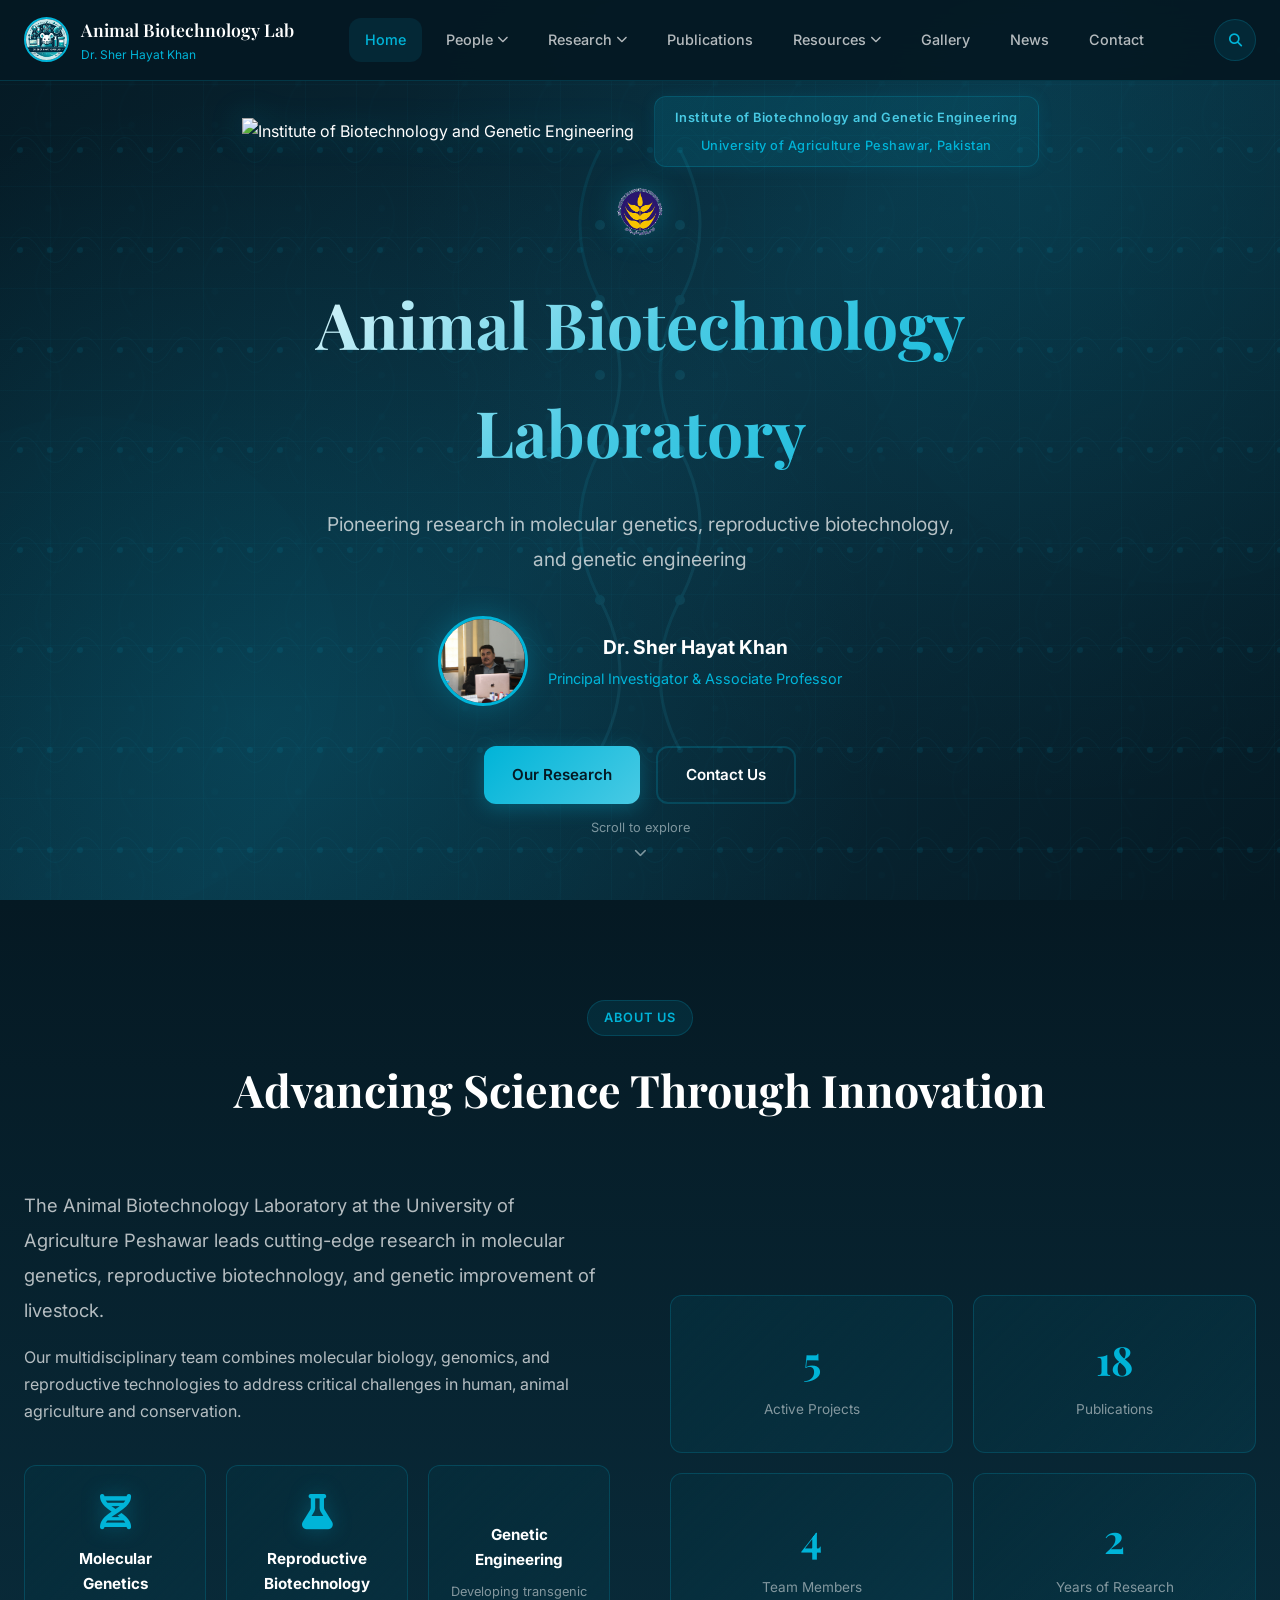
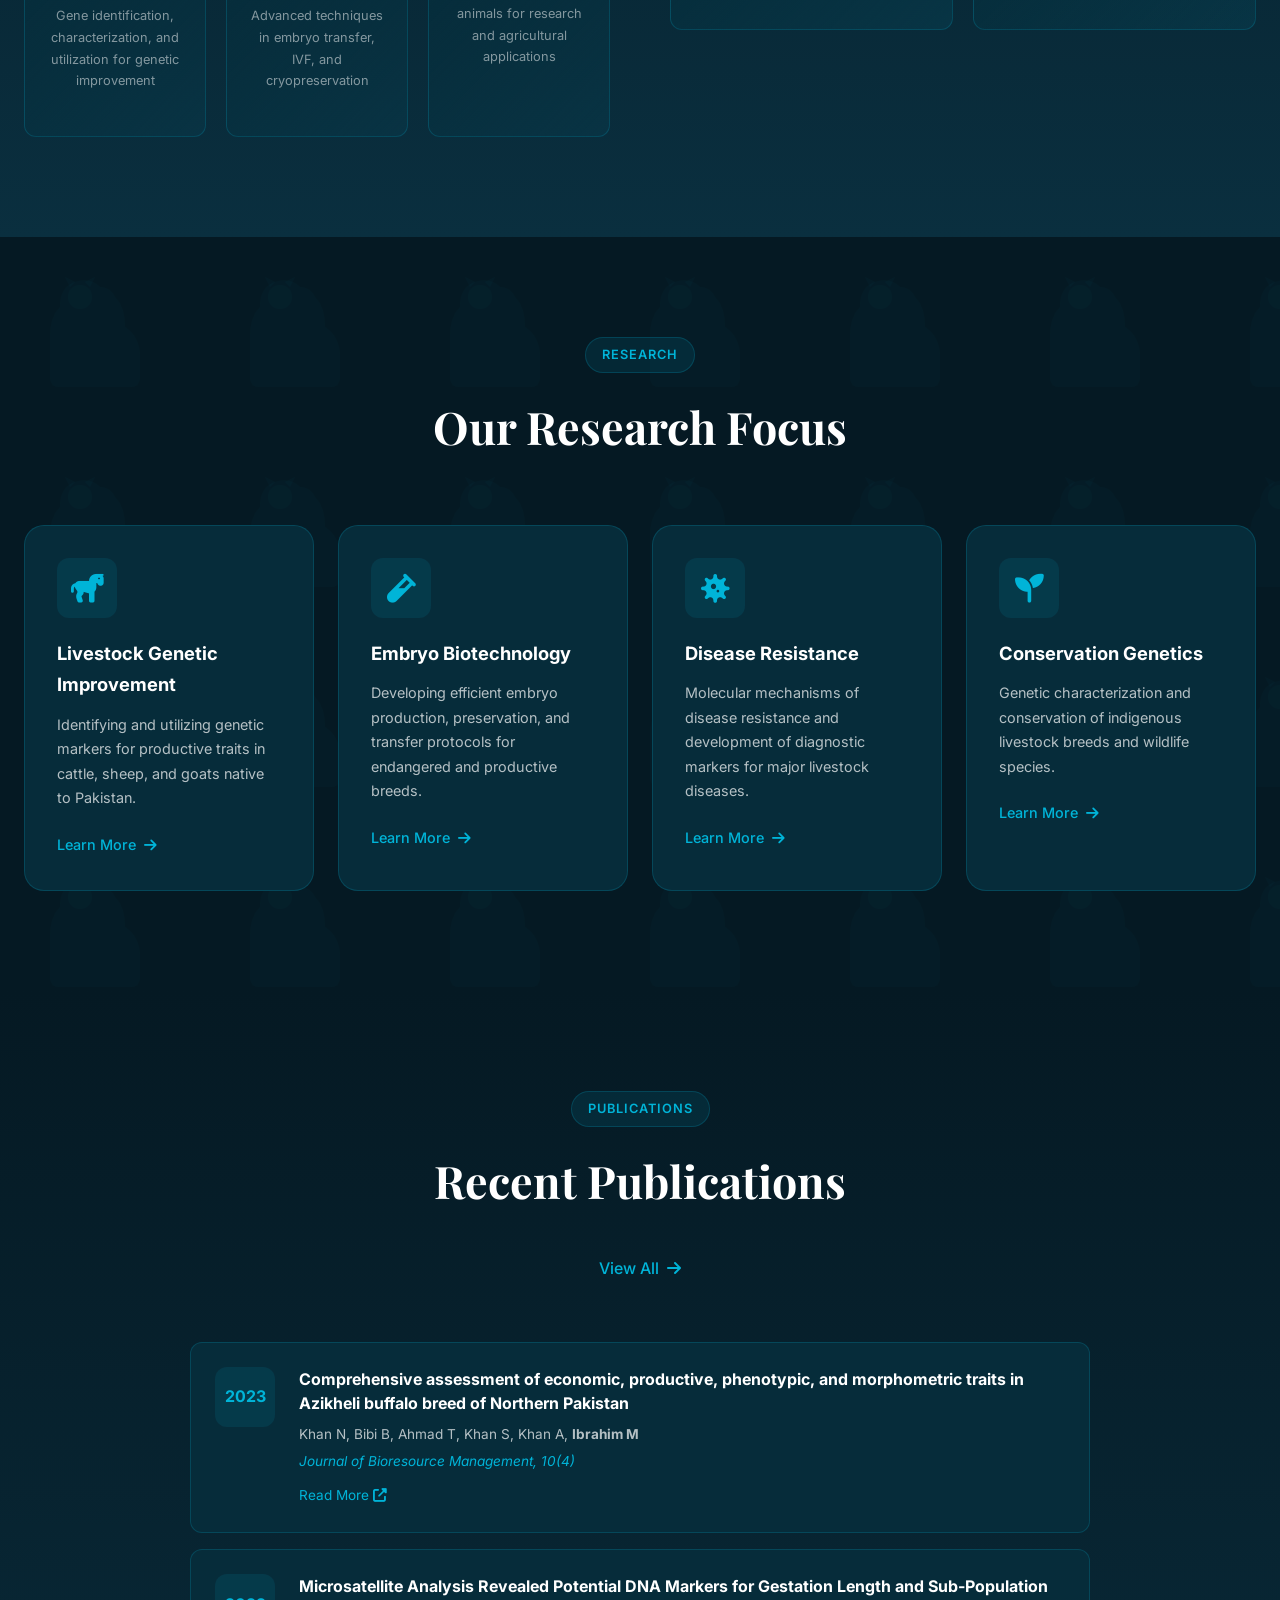
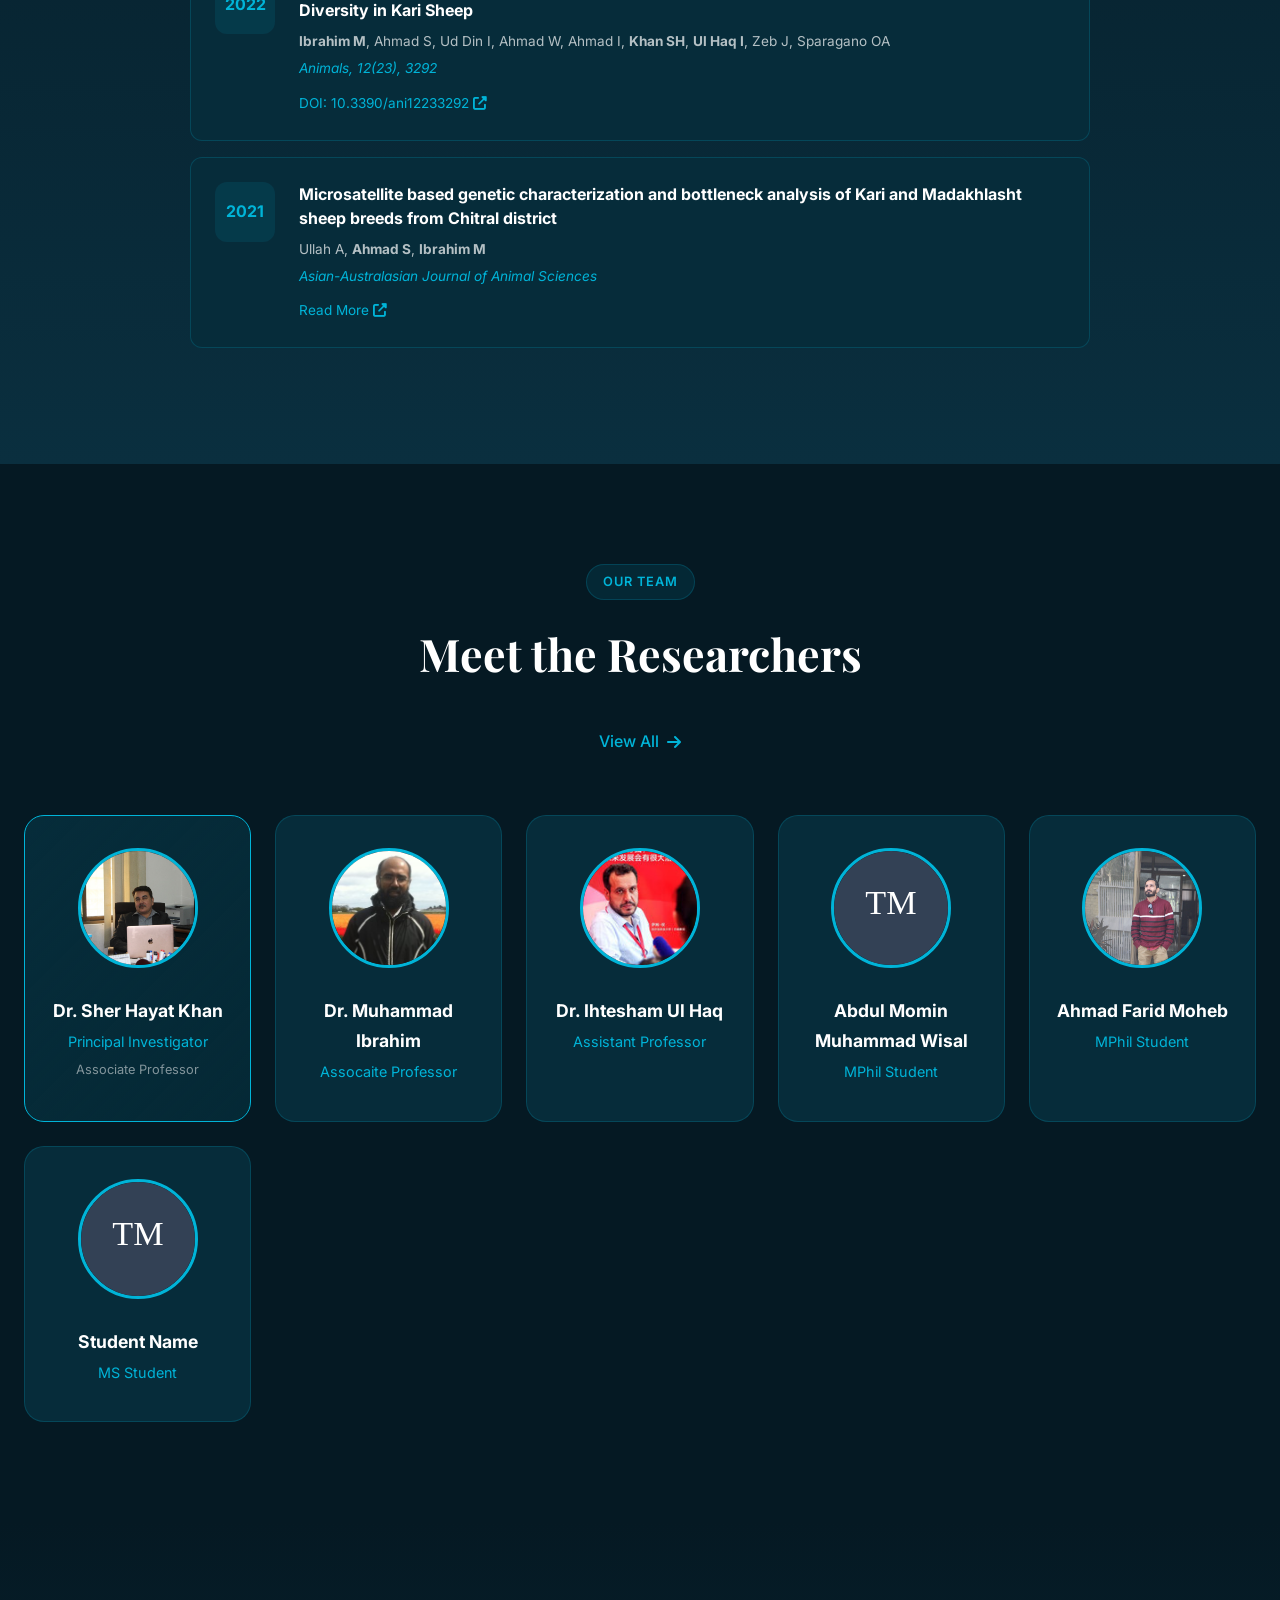
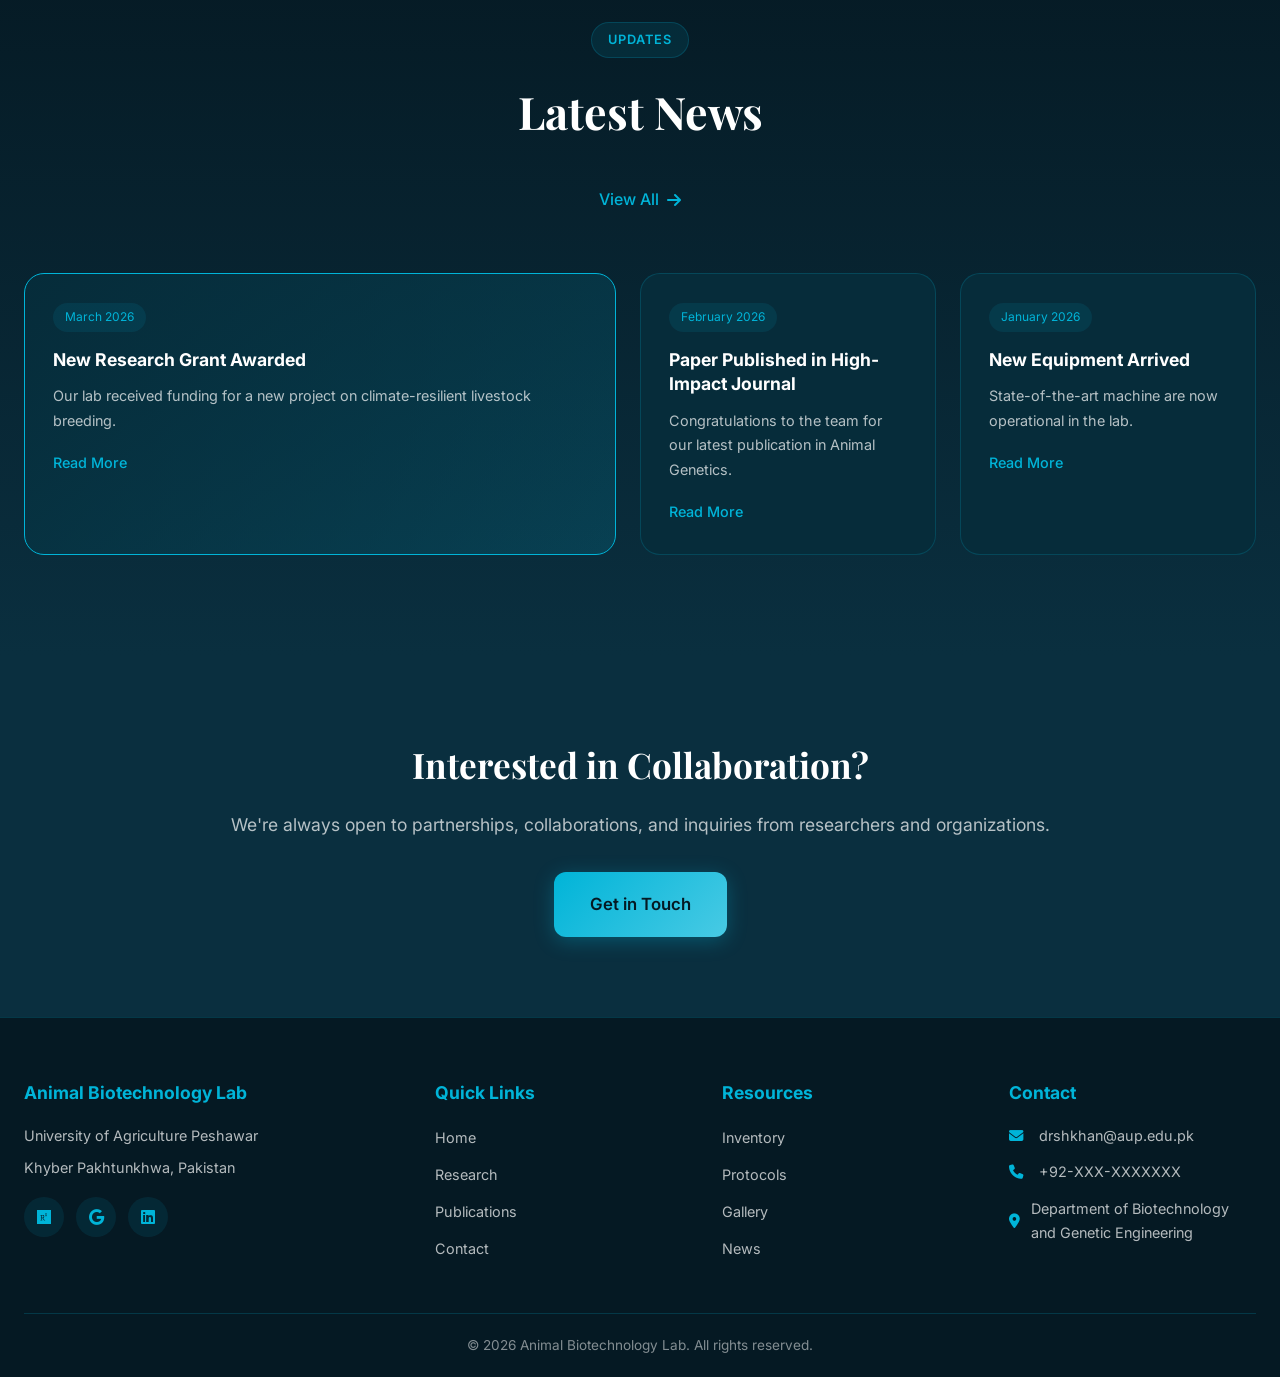
==== commit e78c4e13: "Change image format and restructure badges Updated image source and modified badge layout." ====
--- a/index.html
+++ b/index.html
@@ -111,11 +111,13 @@
         <div class="hero-content">
             <div class="hero-logos-container">
                 <div class="hero-logo-left">
-                    <img src="images/Picture 1.jpg" alt="Institute of Biotechnology and Genetic Engineering" class="hero-dept-logo">
+                    <img src="images/Picture 1.jpeg" alt="Institute of Biotechnology and Genetic Engineering" class="hero-dept-logo">
                 </div>
                 <div class="hero-badge-container">
-                    <div class="hero-badge">University of Agriculture Peshawar, Pakistan</div>
-                    <div class="hero-department">Institute of Biotechnology and Genetic Engineering</div>
+                    <div class="hero-badge">
+                        <span class="badge-dept">Institute of Biotechnology and Genetic Engineering</span>
+                        <span class="badge-uni">University of Agriculture Peshawar, Pakistan</span>
+                    </div>
                 </div>
                 <div class="hero-logo-right">
                     <img src="images/Picture 2.png" alt="University of Agriculture Peshawar" class="hero-university-logo">
--- a/css/style.css
+++ b/css/style.css
@@ -453,7 +453,7 @@
     display: flex;
     align-items: center;
     justify-content: center;
-    gap: 24px;
+    gap: 20px;
     margin-bottom: 24px;
     flex-wrap: wrap;
 }
@@ -464,35 +464,54 @@
     animation: logoFloat 6s ease-in-out infinite;
 }
 
-.hero-logo-left {
-    order: 1;
-}
-
-.hero-badge-container {
-    order: 2;
-    display: flex;
-    flex-direction: column;
-    align-items: center;
-    gap: 8px;
-}
-
-.hero-logo-right {
-    order: 3;
-}
-
-.hero-dept-logo,
-.hero-university-logo {
-    height: 90px;
+.hero-logo-left img,
+.hero-logo-right img {
+    height: 50px;
     width: auto;
     object-fit: contain;
-    filter: drop-shadow(0 0 20px rgba(0, 180, 216, 0.3));
-    transition: var(--transition);
-}
-
-.hero-dept-logo:hover,
-.hero-university-logo:hover {
-    filter: drop-shadow(0 0 30px rgba(0, 180, 216, 0.5));
+    filter: drop-shadow(0 0 15px rgba(0, 180, 216, 0.3));
+    transition: var(--transition);
+}
+
+.hero-logo-left img:hover,
+.hero-logo-right img:hover {
+    filter: drop-shadow(0 0 25px rgba(0, 180, 216, 0.5));
     transform: scale(1.05);
+}
+
+.hero-badge-container {
+    display: flex;
+    align-items: center;
+    justify-content: center;
+}
+
+.hero-badge {
+    display: flex;
+    flex-direction: column;
+    align-items: center;
+    gap: 6px;
+    padding: 10px 20px;
+    background: linear-gradient(135deg, rgba(0, 180, 216, 0.15) 0%, rgba(0, 180, 216, 0.05) 100%);
+    border: 1px solid var(--border-color);
+    border-radius: 12px;
+    font-size: 0.8rem;
+    color: var(--accent);
+    letter-spacing: 0.5px;
+    box-shadow: 0 0 15px rgba(0, 180, 216, 0.1);
+    text-align: center;
+    min-width: 250px;
+}
+
+.badge-dept {
+    font-weight: 600;
+    color: var(--accent-light);
+    letter-spacing: 0.5px;
+    font-size: 0.8rem;
+}
+
+.badge-uni {
+    font-weight: 500;
+    white-space: nowrap;
 }
 
 @keyframes logoFloat {
@@ -500,29 +519,8 @@
         transform: translateY(0) rotate(0deg);
     }
     50% {
-        transform: translateY(-10px) rotate(2deg);
-    }
-}
-
-.hero-badge {
-    display: inline-block;
-    padding: 10px 24px;
-    background: linear-gradient(135deg, rgba(0, 180, 216, 0.15) 0%, rgba(0, 180, 216, 0.05) 100%);
-    border: 1px solid var(--border-color);
-    border-radius: 50px;
-    font-size: 0.85rem;
-    color: var(--accent);
-    letter-spacing: 0.5px;
-    box-shadow: 0 0 20px rgba(0, 180, 216, 0.1);
-    text-align: center;
-}
-
-.hero-department {
-    font-size: 0.95rem;
-    color: var(--accent-light);
-    font-weight: 500;
-    letter-spacing: 0.8px;
-    text-transform: uppercase;
+        transform: translateY(-8px) rotate(2deg);
+    }
 }
 
 .hero-title {
@@ -1297,6 +1295,306 @@
     transform: translateY(-5px);
 }
 
+/* ========================================
+   Inventory Page Styles
+   ======================================== */
+
+/* Inventory Controls */
+.inventory-controls {
+    background: var(--bg-card);
+    border: 1px solid var(--border-color);
+    border-radius: var(--radius-lg);
+    padding: 24px;
+    margin-bottom: 40px;
+    display: flex;
+    flex-wrap: wrap;
+    gap: 16px;
+    align-items: center;
+    justify-content: space-between;
+}
+
+.inventory-search {
+    flex: 1;
+    min-width: 280px;
+    position: relative;
+}
+
+.inventory-search i {
+    position: absolute;
+    left: 16px;
+    top: 50%;
+    transform: translateY(-50%);
+    color: var(--accent);
+}
+
+.inventory-search input {
+    width: 100%;
+    padding: 12px 16px 12px 48px;
+    background: var(--bg-dark);
+    border: 1px solid var(--border-color);
+    border-radius: var(--radius);
+    color: var(--text-primary);
+    font-size: 0.95rem;
+    font-family: var(--font-body);
+    transition: var(--transition);
+}
+
+.inventory-search input:focus {
+    outline: none;
+    border-color: var(--accent);
+    box-shadow: 0 0 20px rgba(0, 180, 216, 0.2);
+}
+
+.inventory-filters {
+    display: flex;
+    gap: 12px;
+    flex-wrap: wrap;
+}
+
+.filter-select {
+    padding: 12px 16px;
+    background: var(--bg-dark);
+    border: 1px solid var(--border-color);
+    border-radius: var(--radius);
+    color: var(--text-primary);
+    font-size: 0.9rem;
+    font-family: var(--font-body);
+    cursor: pointer;
+    transition: var(--transition);
+    min-width: 160px;
+}
+
+.filter-select:focus {
+    outline: none;
+    border-color: var(--accent);
+}
+
+.filter-select option {
+    background: var(--bg-card);
+    color: var(--text-primary);
+}
+
+.inventory-stats {
+    display: flex;
+    gap: 16px;
+    flex-wrap: wrap;
+}
+
+.stat-badge {
+    display: inline-flex;
+    align-items: center;
+    gap: 8px;
+    padding: 8px 16px;
+    background: rgba(0, 180, 216, 0.1);
+    border: 1px solid var(--border-color);
+    border-radius: 50px;
+    font-size: 0.85rem;
+    color: var(--accent);
+    font-weight: 500;
+}
+
+.stat-badge i {
+    font-size: 0.9rem;
+}
+
+/* Inventory Grid */
+.inventory-grid {
+    display: grid;
+    grid-template-columns: repeat(auto-fill, minmax(320px, 1fr));
+    gap: 20px;
+}
+
+.inventory-card {
+    background: var(--bg-card);
+    border: 1px solid var(--border-color);
+    border-radius: var(--radius-lg);
+    padding: 20px;
+    transition: var(--transition);
+    position: relative;
+    overflow: hidden;
+}
+
+.inventory-card::before {
+    content: '';
+    position: absolute;
+    top: 0;
+    left: 0;
+    right: 0;
+    height: 3px;
+    background: var(--gradient-accent);
+    transform: scaleX(0);
+    transition: var(--transition);
+}
+
+.inventory-card:hover {
+    border-color: var(--accent);
+    transform: translateY(-5px);
+    box-shadow: 0 15px 40px rgba(0, 180, 216, 0.15);
+}
+
+.inventory-card:hover::before {
+    transform: scaleX(1);
+}
+
+.inventory-card.hidden {
+    display: none;
+}
+
+/* Inventory Card Header */
+.inventory-card-header {
+    display: flex;
+    align-items: flex-start;
+    gap: 16px;
+    margin-bottom: 16px;
+}
+
+.inventory-icon {
+    width: 50px;
+    height: 50px;
+    display: flex;
+    align-items: center;
+    justify-content: center;
+    background: rgba(0, 180, 216, 0.1);
+    border-radius: 10px;
+    flex-shrink: 0;
+}
+
+.inventory-icon i {
+    font-size: 1.3rem;
+    color: var(--accent);
+}
+
+.chemical-icon {
+    background: rgba(0, 180, 216, 0.15);
+}
+
+.consumable-icon {
+    background: rgba(72, 202, 228, 0.15);
+}
+
+.inventory-title {
+    flex: 1;
+    min-width: 0;
+}
+
+.inventory-title h4 {
+    font-size: 1rem;
+    margin-bottom: 4px;
+    white-space: nowrap;
+    overflow: hidden;
+    text-overflow: ellipsis;
+}
+
+.inventory-manufacturer {
+    font-size: 0.8rem;
+    color: var(--accent);
+    font-weight: 500;
+}
+
+/* Inventory Details */
+.inventory-details {
+    display: flex;
+    flex-direction: column;
+    gap: 8px;
+    margin-bottom: 16px;
+}
+
+.chem-meta {
+    font-size: 0.8rem;
+    color: var(--text-secondary);
+    display: flex;
+    align-items: center;
+    gap: 6px;
+}
+
+.chem-meta strong {
+    color: var(--text-muted);
+    font-weight: 500;
+}
+
+.chem-stock {
+    display: inline-block;
+    padding: 4px 10px;
+    background: rgba(0, 180, 216, 0.1);
+    border-radius: 4px;
+    font-size: 0.8rem;
+    color: var(--accent);
+    font-weight: 500;
+}
+
+.chem-stock i {
+    margin-right: 4px;
+}
+
+/* Inventory Footer */
+.inventory-footer {
+    display: flex;
+    justify-content: space-between;
+    align-items: center;
+    padding-top: 12px;
+    border-top: 1px solid var(--border-color);
+}
+
+.inventory-project {
+    font-size: 0.8rem;
+    color: var(--text-muted);
+    display: flex;
+    align-items: center;
+    gap: 6px;
+}
+
+.inventory-project i {
+    color: var(--accent);
+    font-size: 0.75rem;
+}
+
+/* No Results Message */
+.no-results {
+    grid-column: 1 / -1;
+    text-align: center;
+    padding: 60px 20px;
+    color: var(--text-muted);
+}
+
+.no-results i {
+    font-size: 3rem;
+    color: var(--border-color);
+    margin-bottom: 16px;
+}
+
+.no-results p {
+    font-size: 1.1rem;
+    margin-bottom: 8px;
+}
+
+.no-results small {
+    color: var(--text-secondary);
+}
+
+/* Responsive Inventory */
+@media (max-width: 768px) {
+    .inventory-controls {
+        flex-direction: column;
+        align-items: stretch;
+    }
+
+    .inventory-filters {
+        flex-direction: column;
+    }
+
+    .filter-select {
+        width: 100%;
+    }
+
+    .inventory-stats {
+        justify-content: center;
+    }
+
+    .inventory-grid {
+        grid-template-columns: 1fr;
+    }
+}
+
 /* Responsive */
 @media (max-width: 1024px) {
     .about-grid {
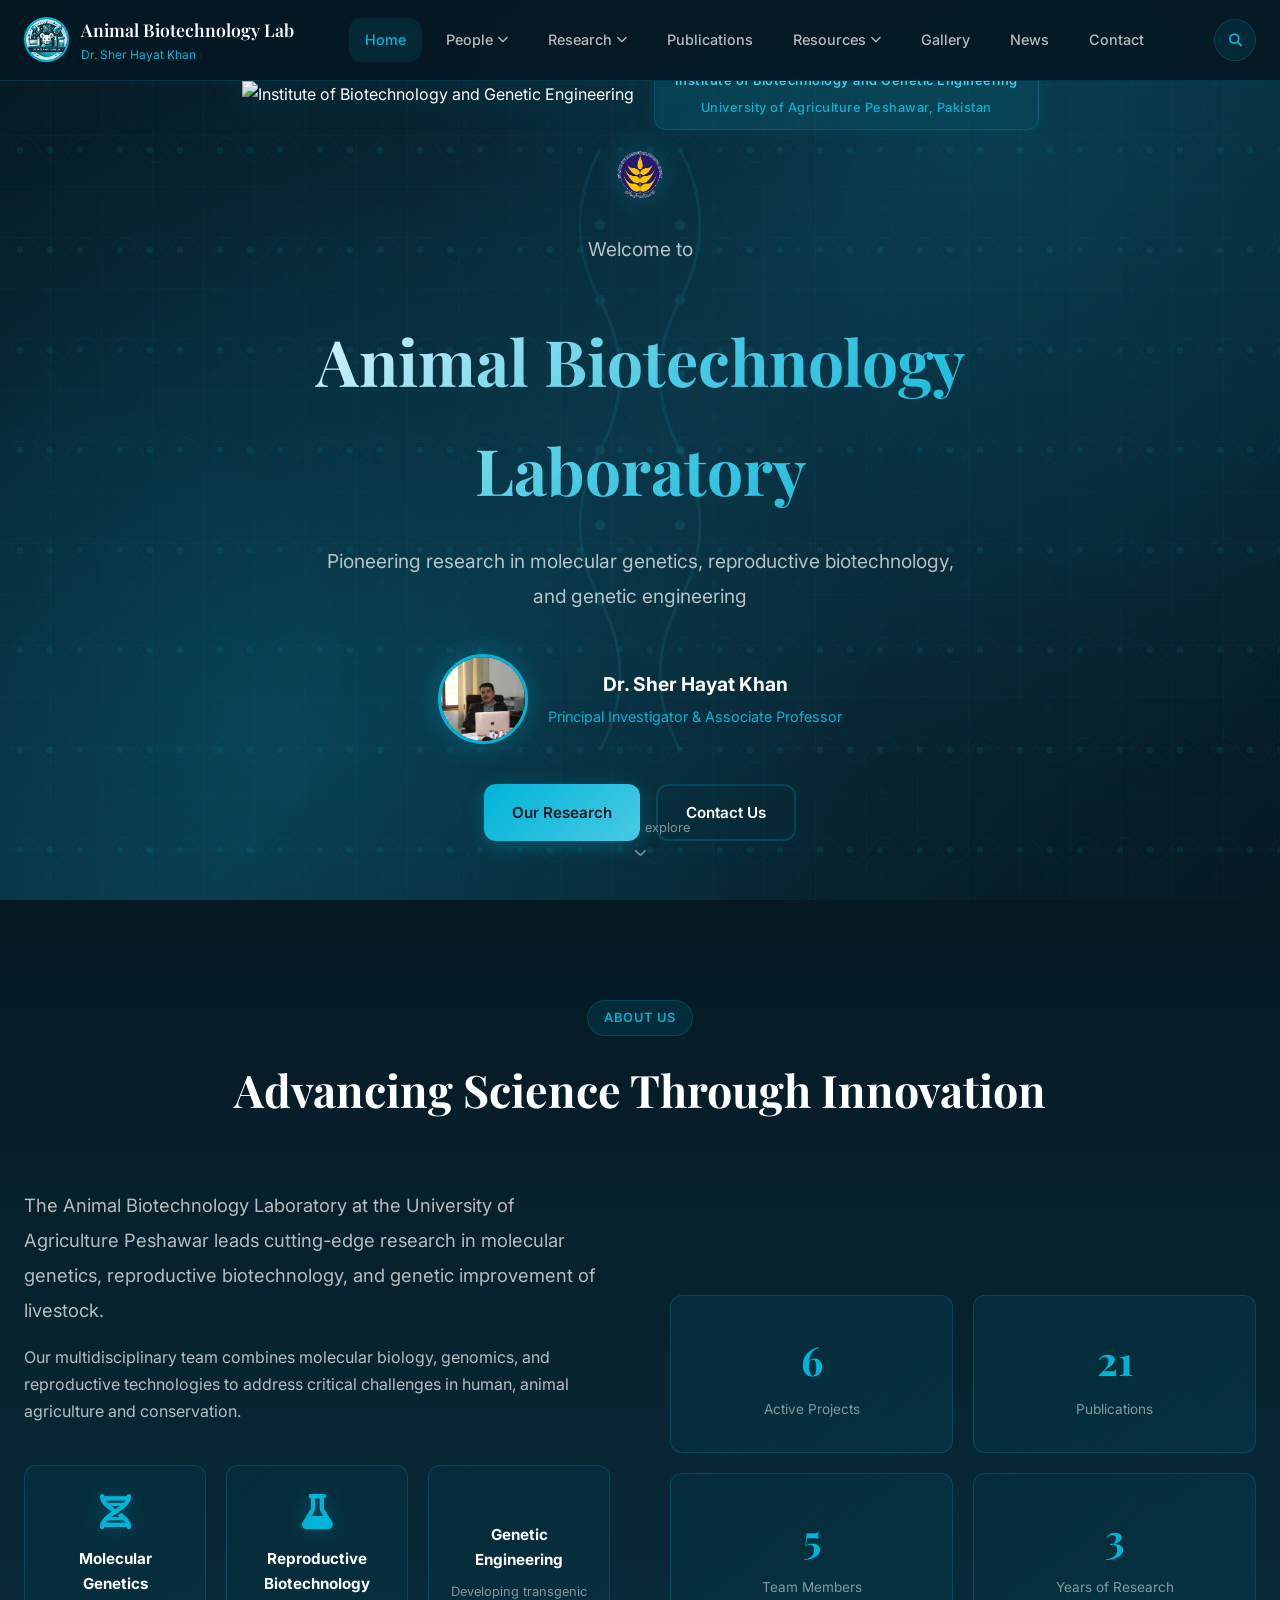
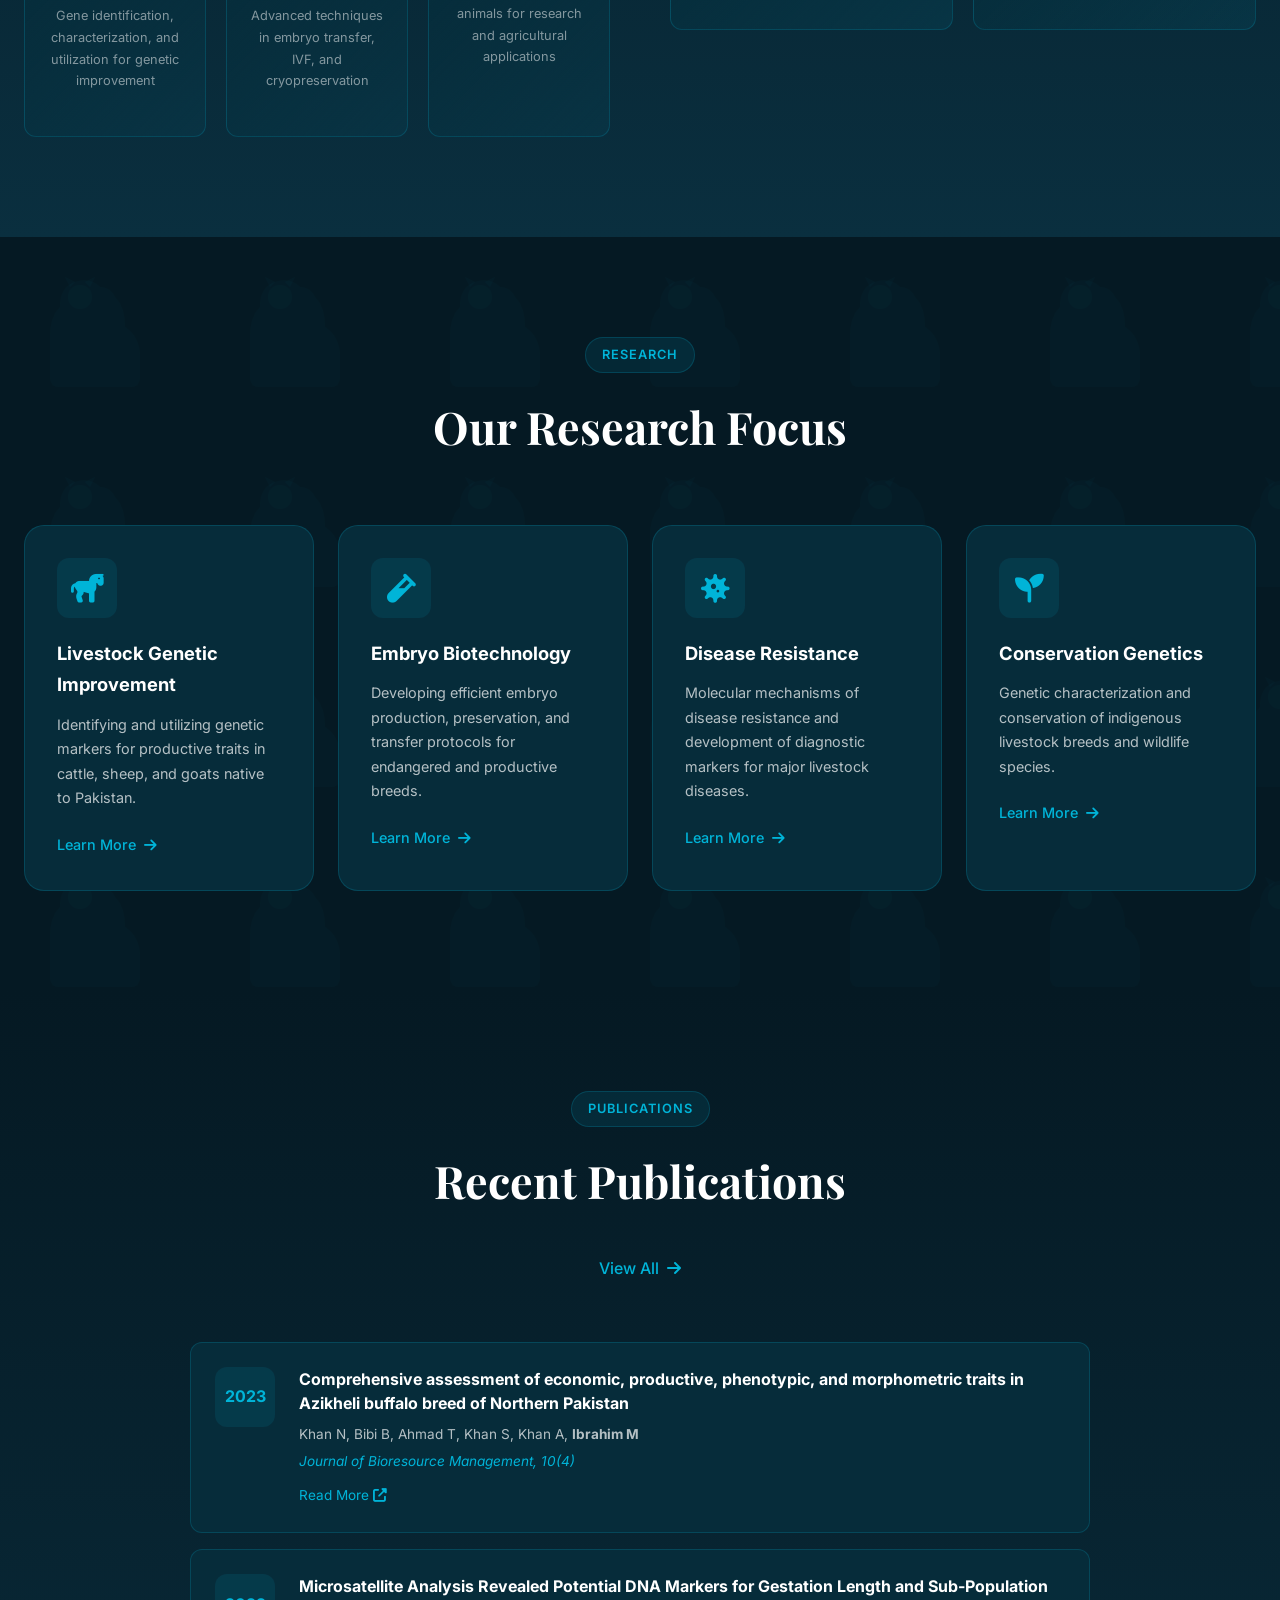
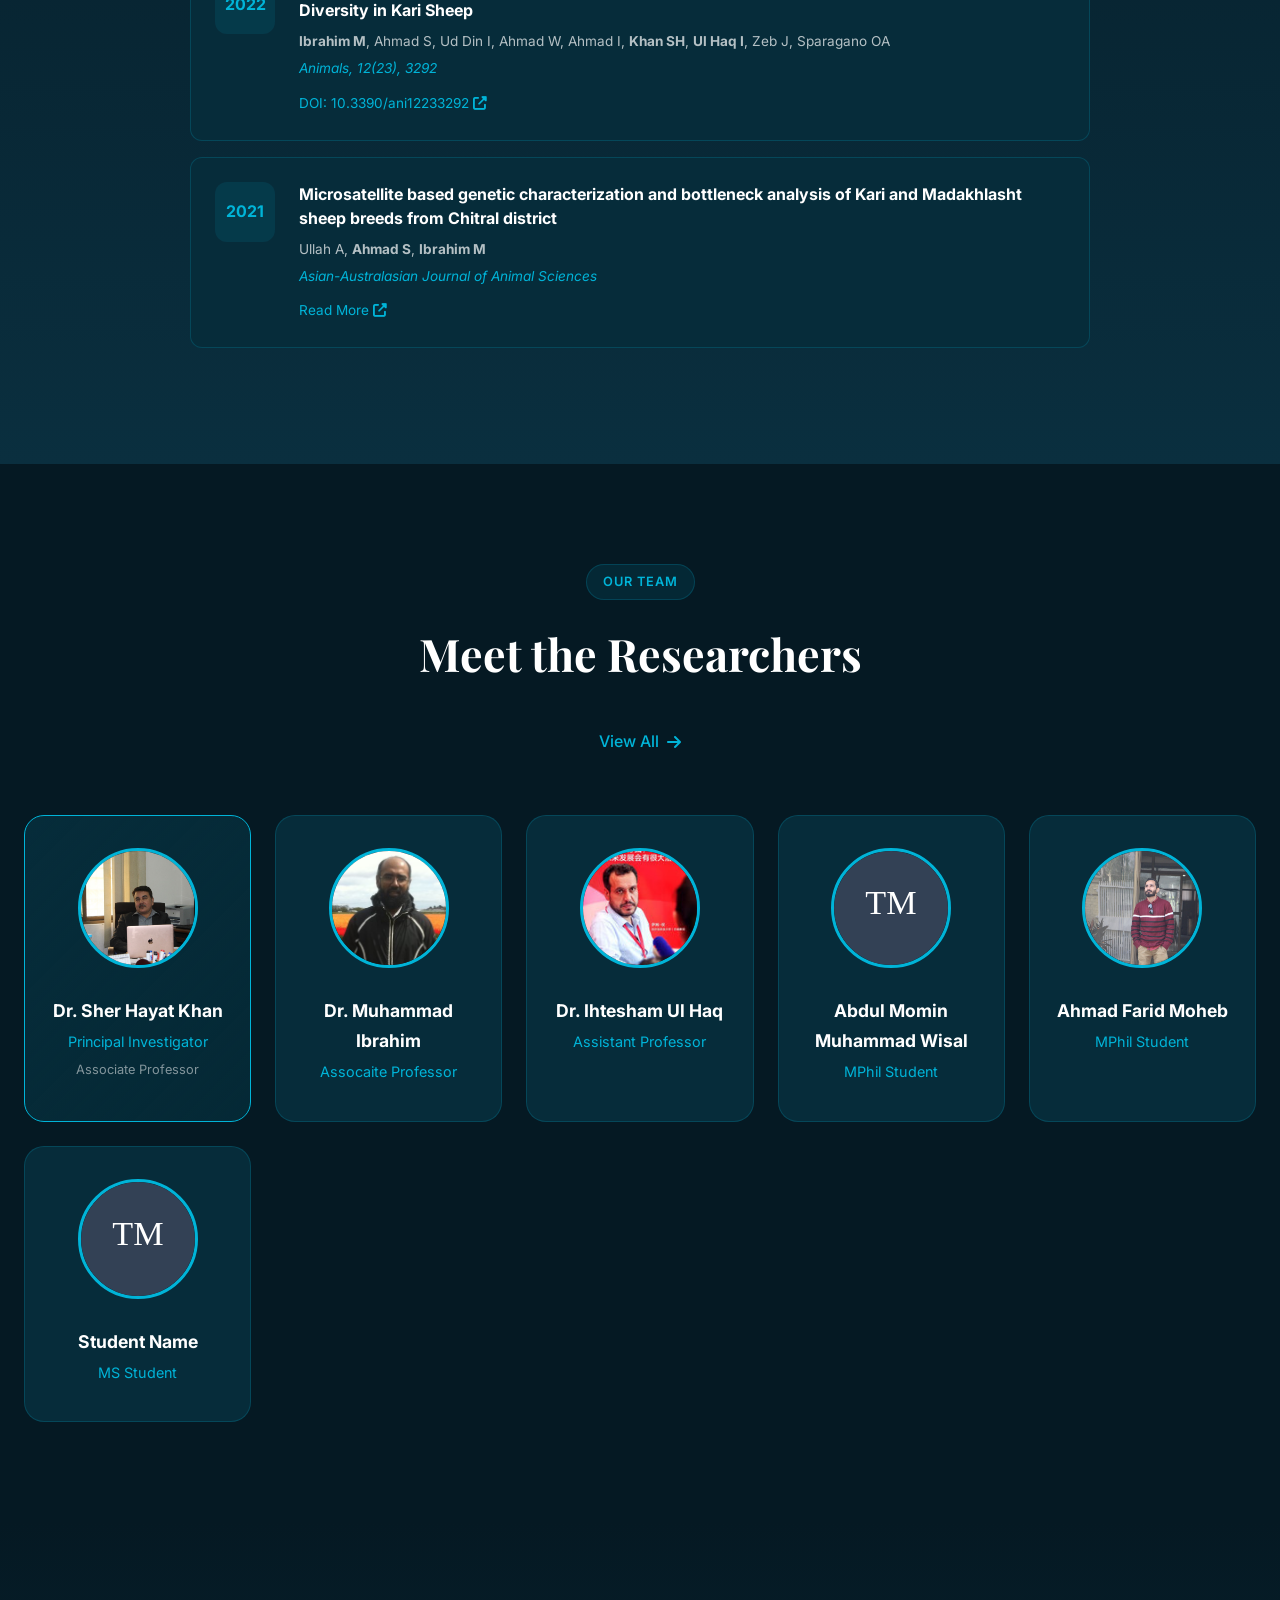
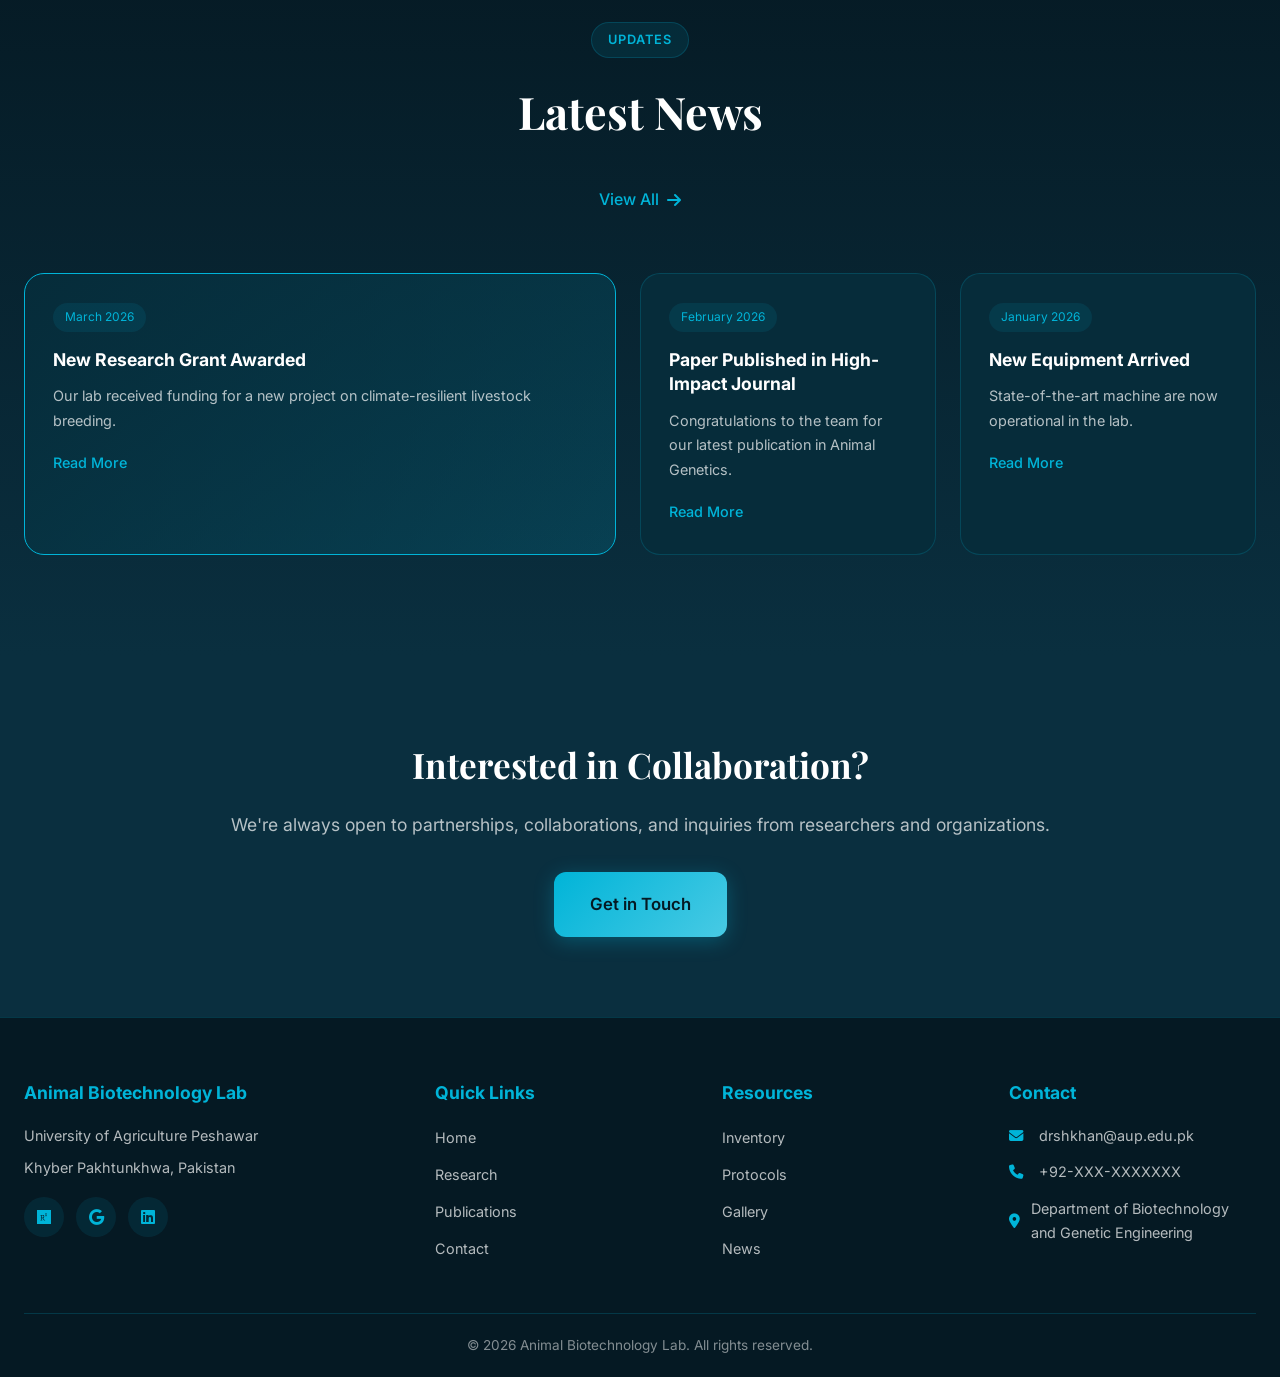
==== commit 28300908: "Add welcome subtitle to the hero section" ====
--- a/index.html
+++ b/index.html
@@ -123,6 +123,7 @@
                     <img src="images/Picture 2.png" alt="University of Agriculture Peshawar" class="hero-university-logo">
                 </div>
             </div>
+            <p class="hero-subtitle">Welcome to</p>
             <h1 class="hero-title">Animal Biotechnology Laboratory</h1>
             <p class="hero-subtitle">Pioneering research in molecular genetics, reproductive biotechnology, and genetic engineering</p>
             <div class="hero-pi">
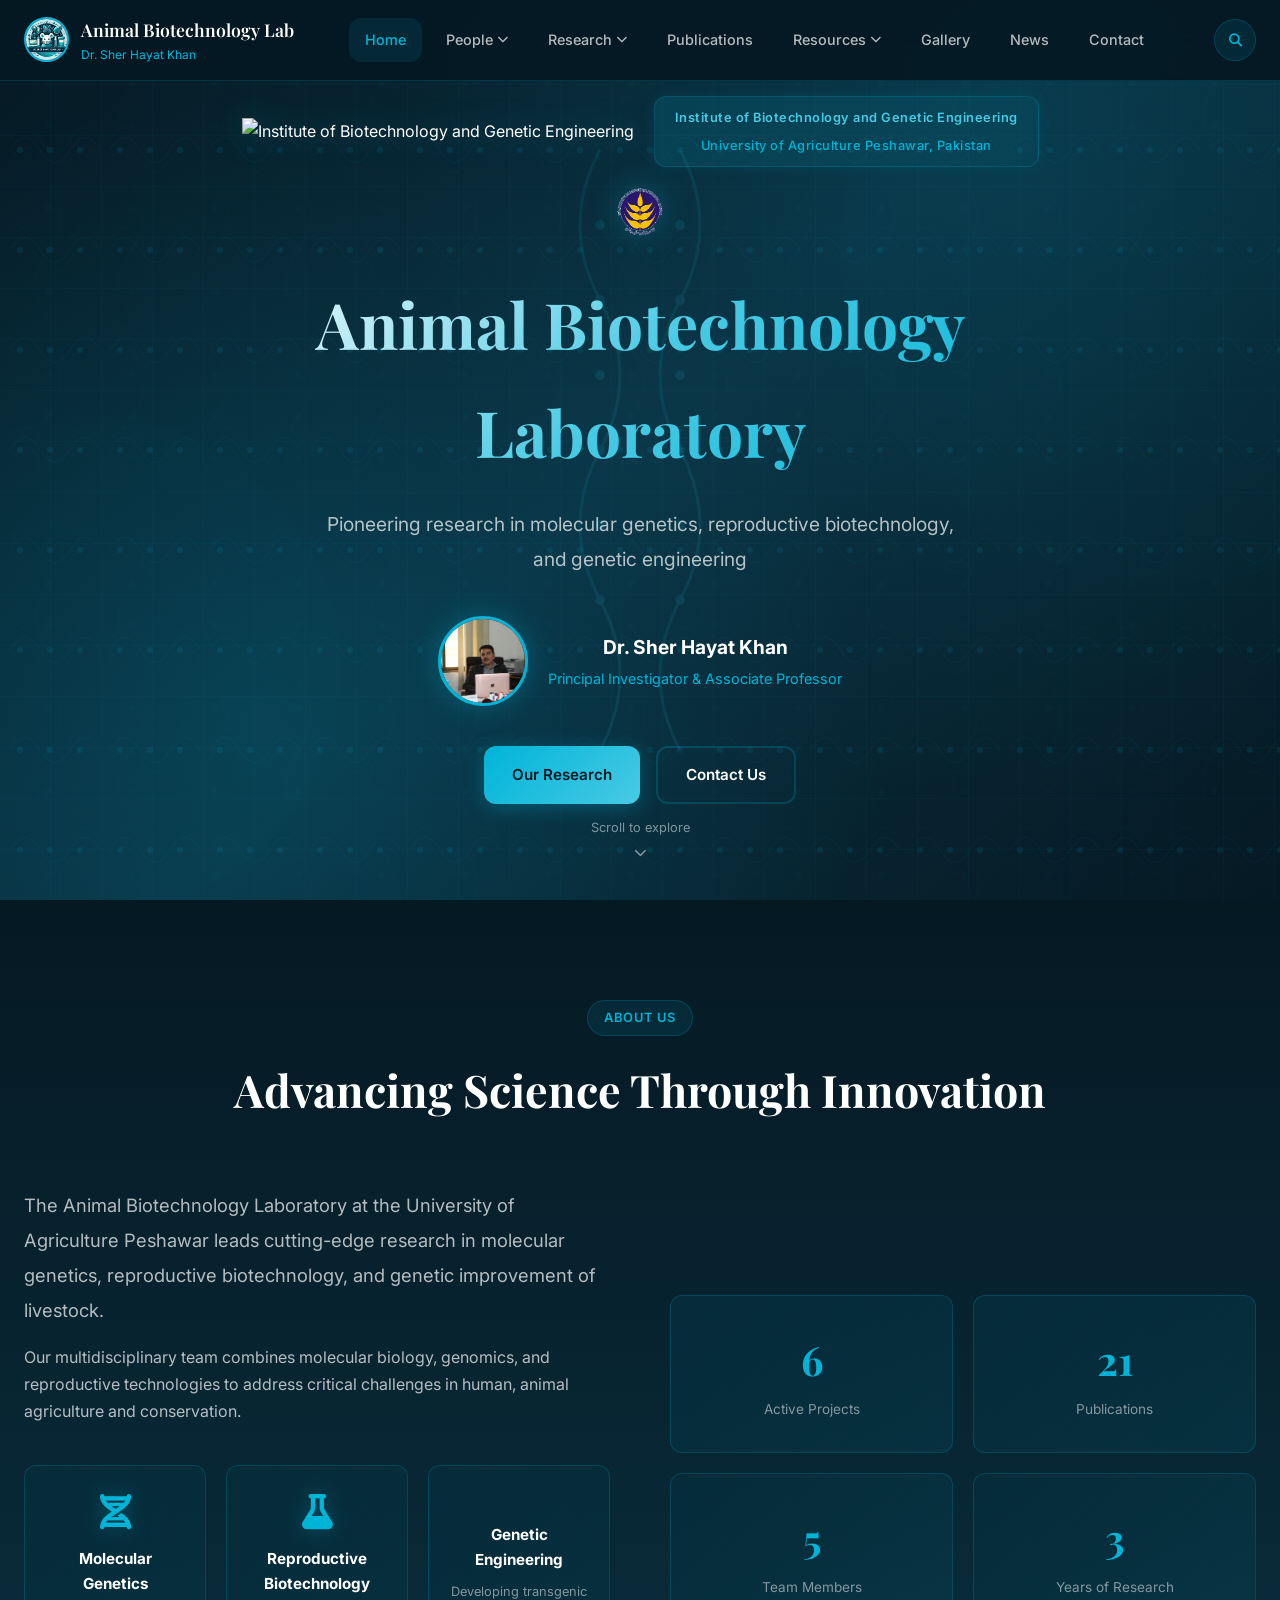
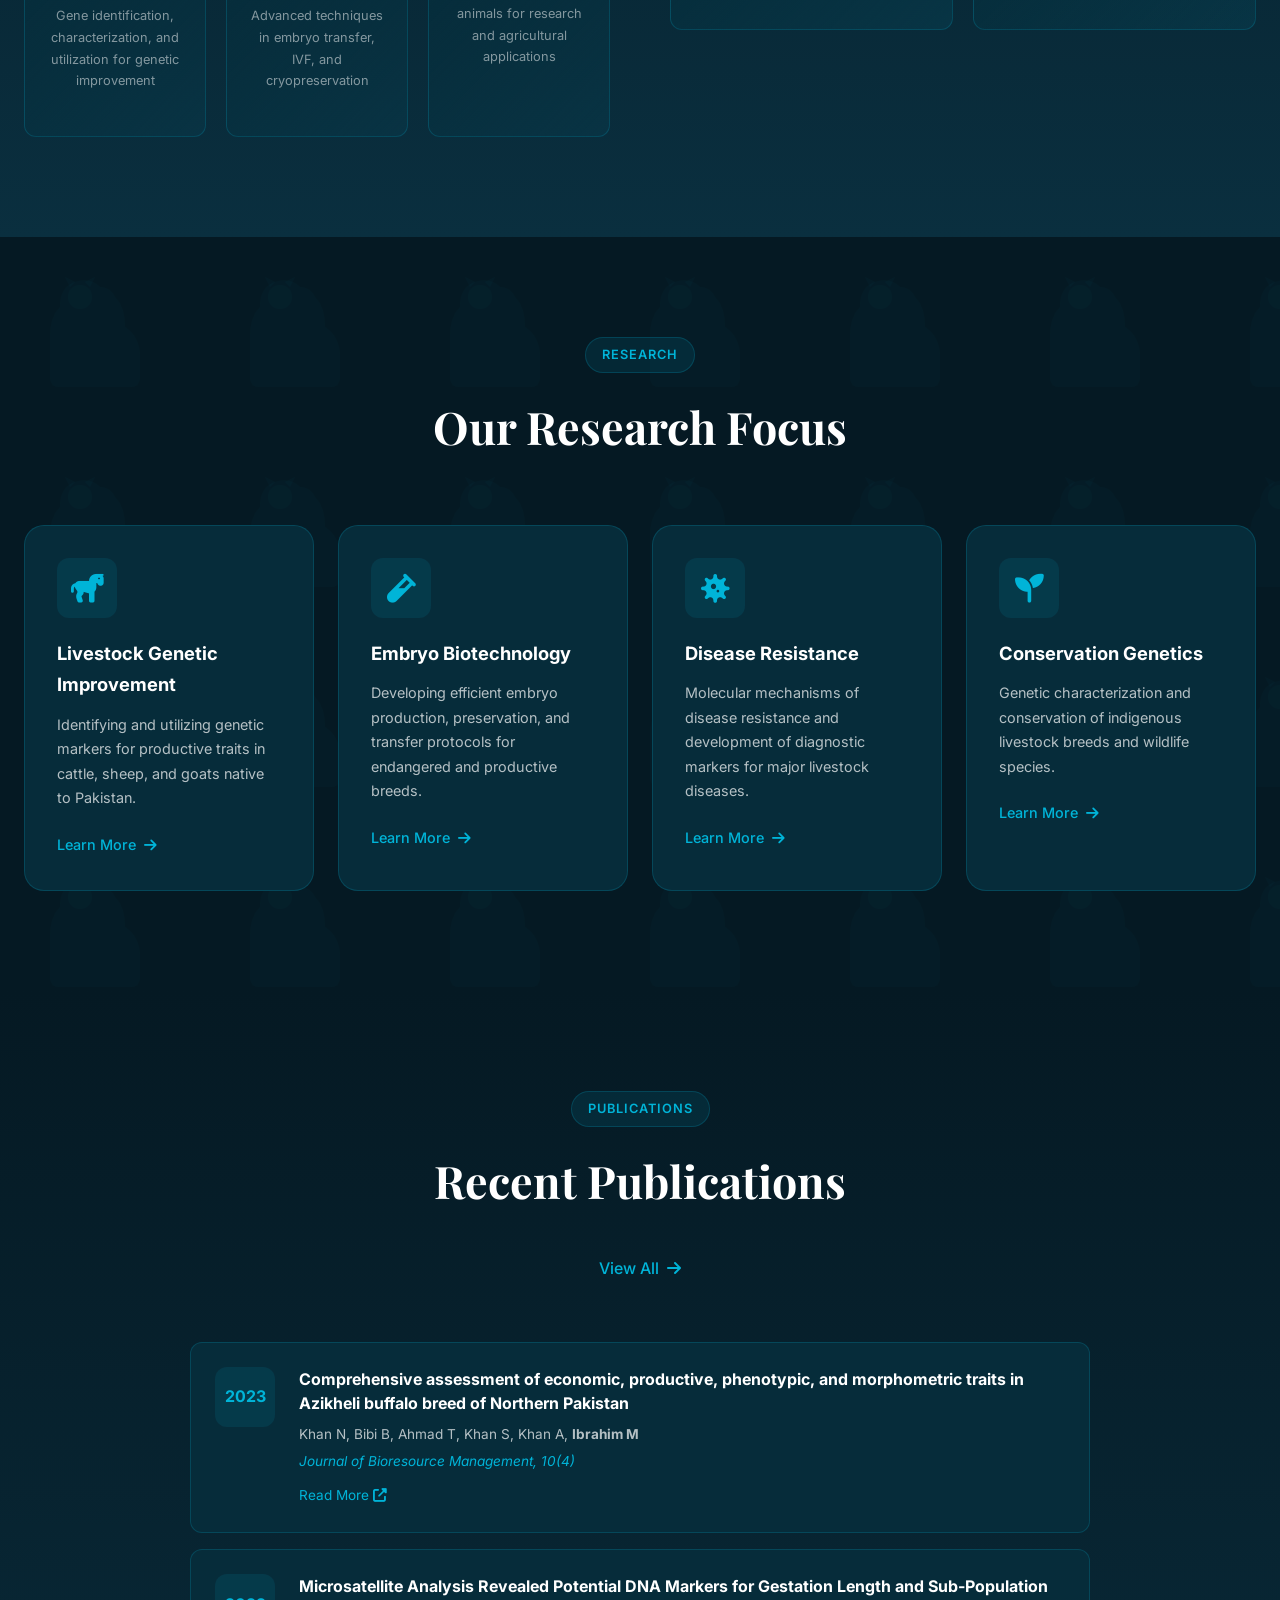
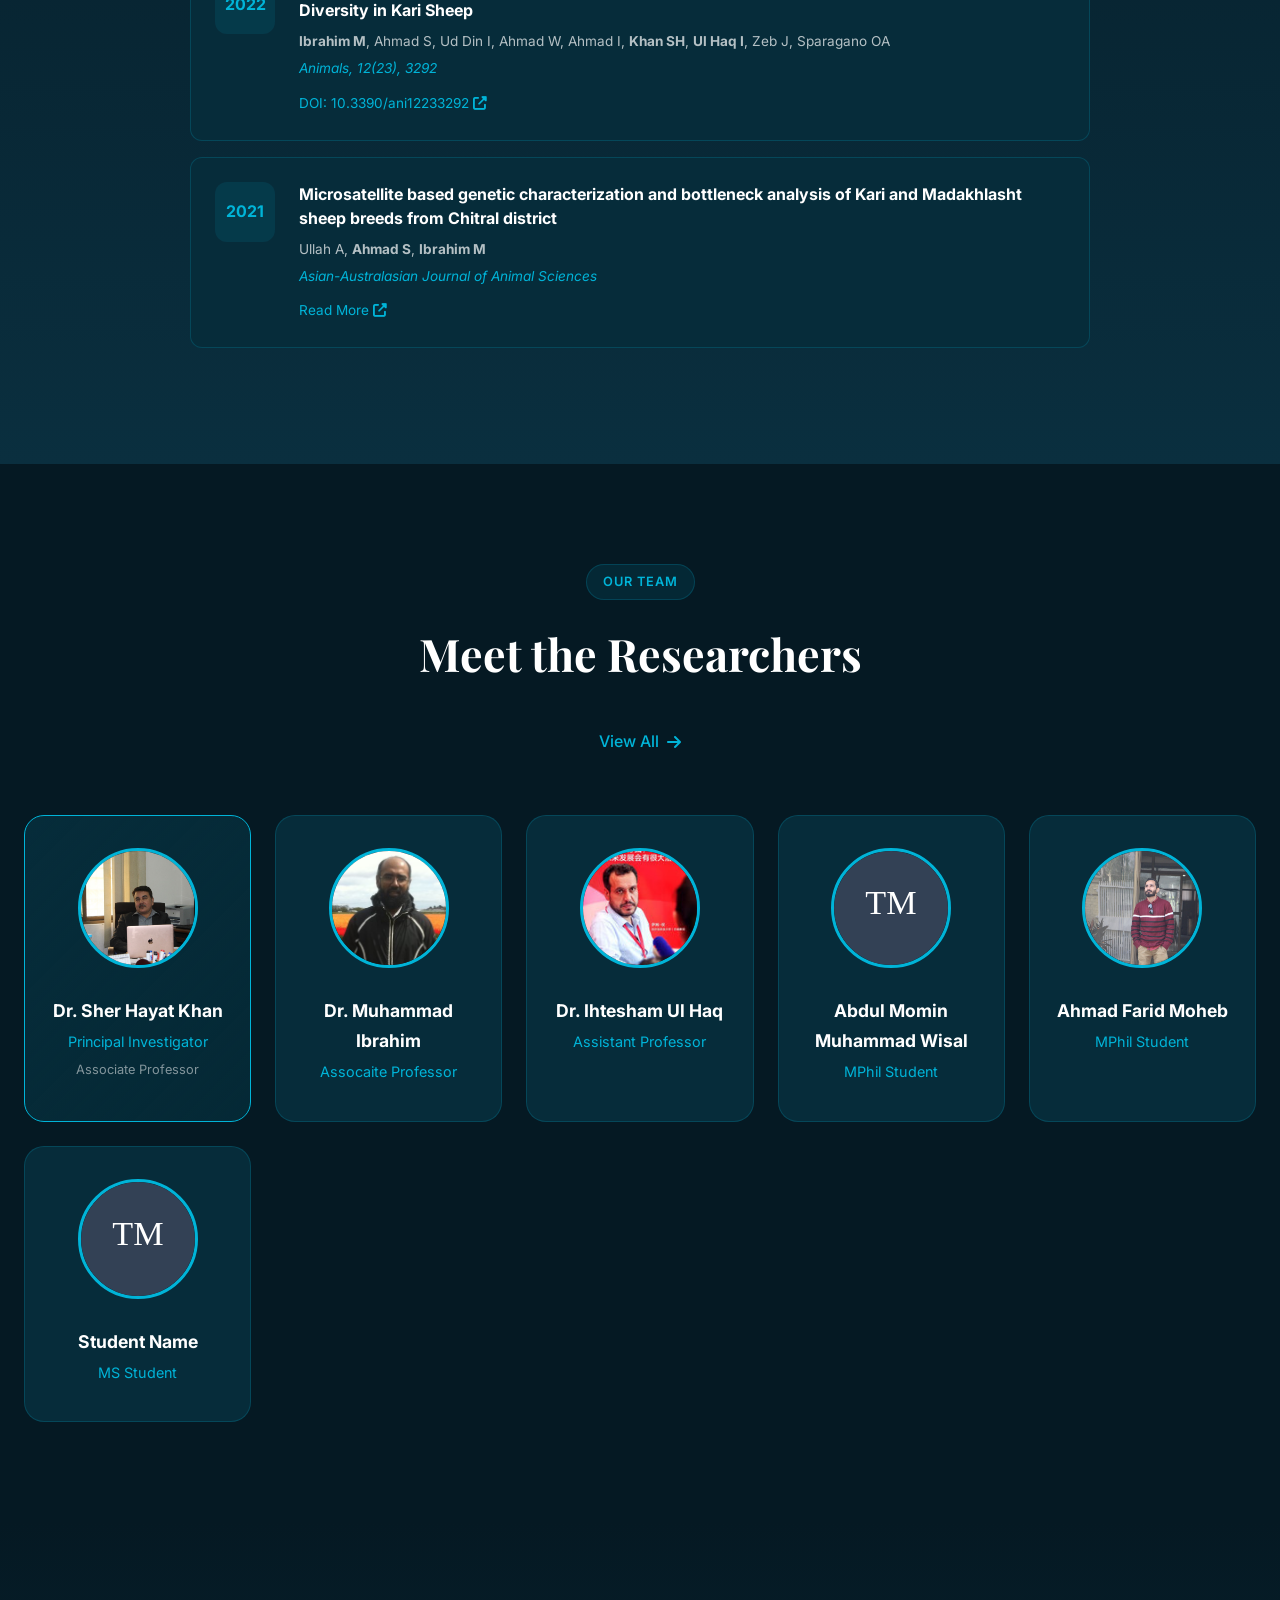
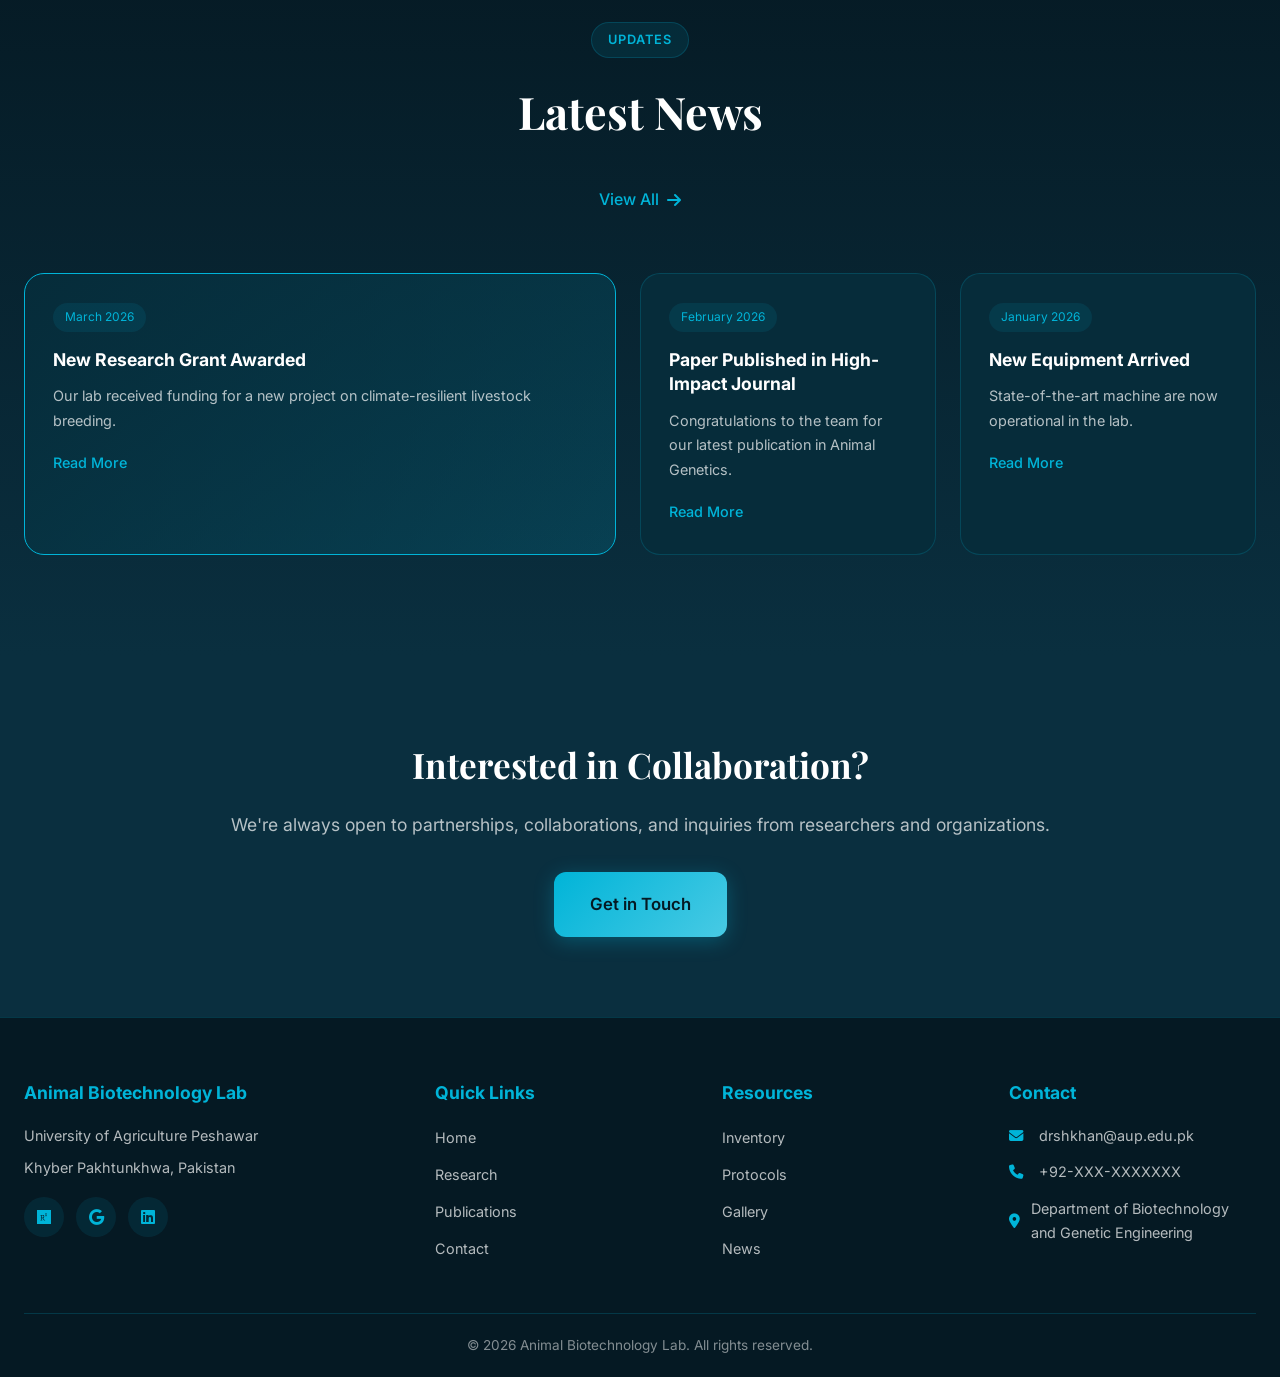
==== commit a9f55a6e: "Remove welcome paragraph from hero section Removed the welcome paragraph from the hero section." ====
--- a/index.html
+++ b/index.html
@@ -123,7 +123,6 @@
                     <img src="images/Picture 2.png" alt="University of Agriculture Peshawar" class="hero-university-logo">
                 </div>
             </div>
-            <p class="hero-subtitle">Welcome to</p>
             <h1 class="hero-title">Animal Biotechnology Laboratory</h1>
             <p class="hero-subtitle">Pioneering research in molecular genetics, reproductive biotechnology, and genetic engineering</p>
             <div class="hero-pi">
